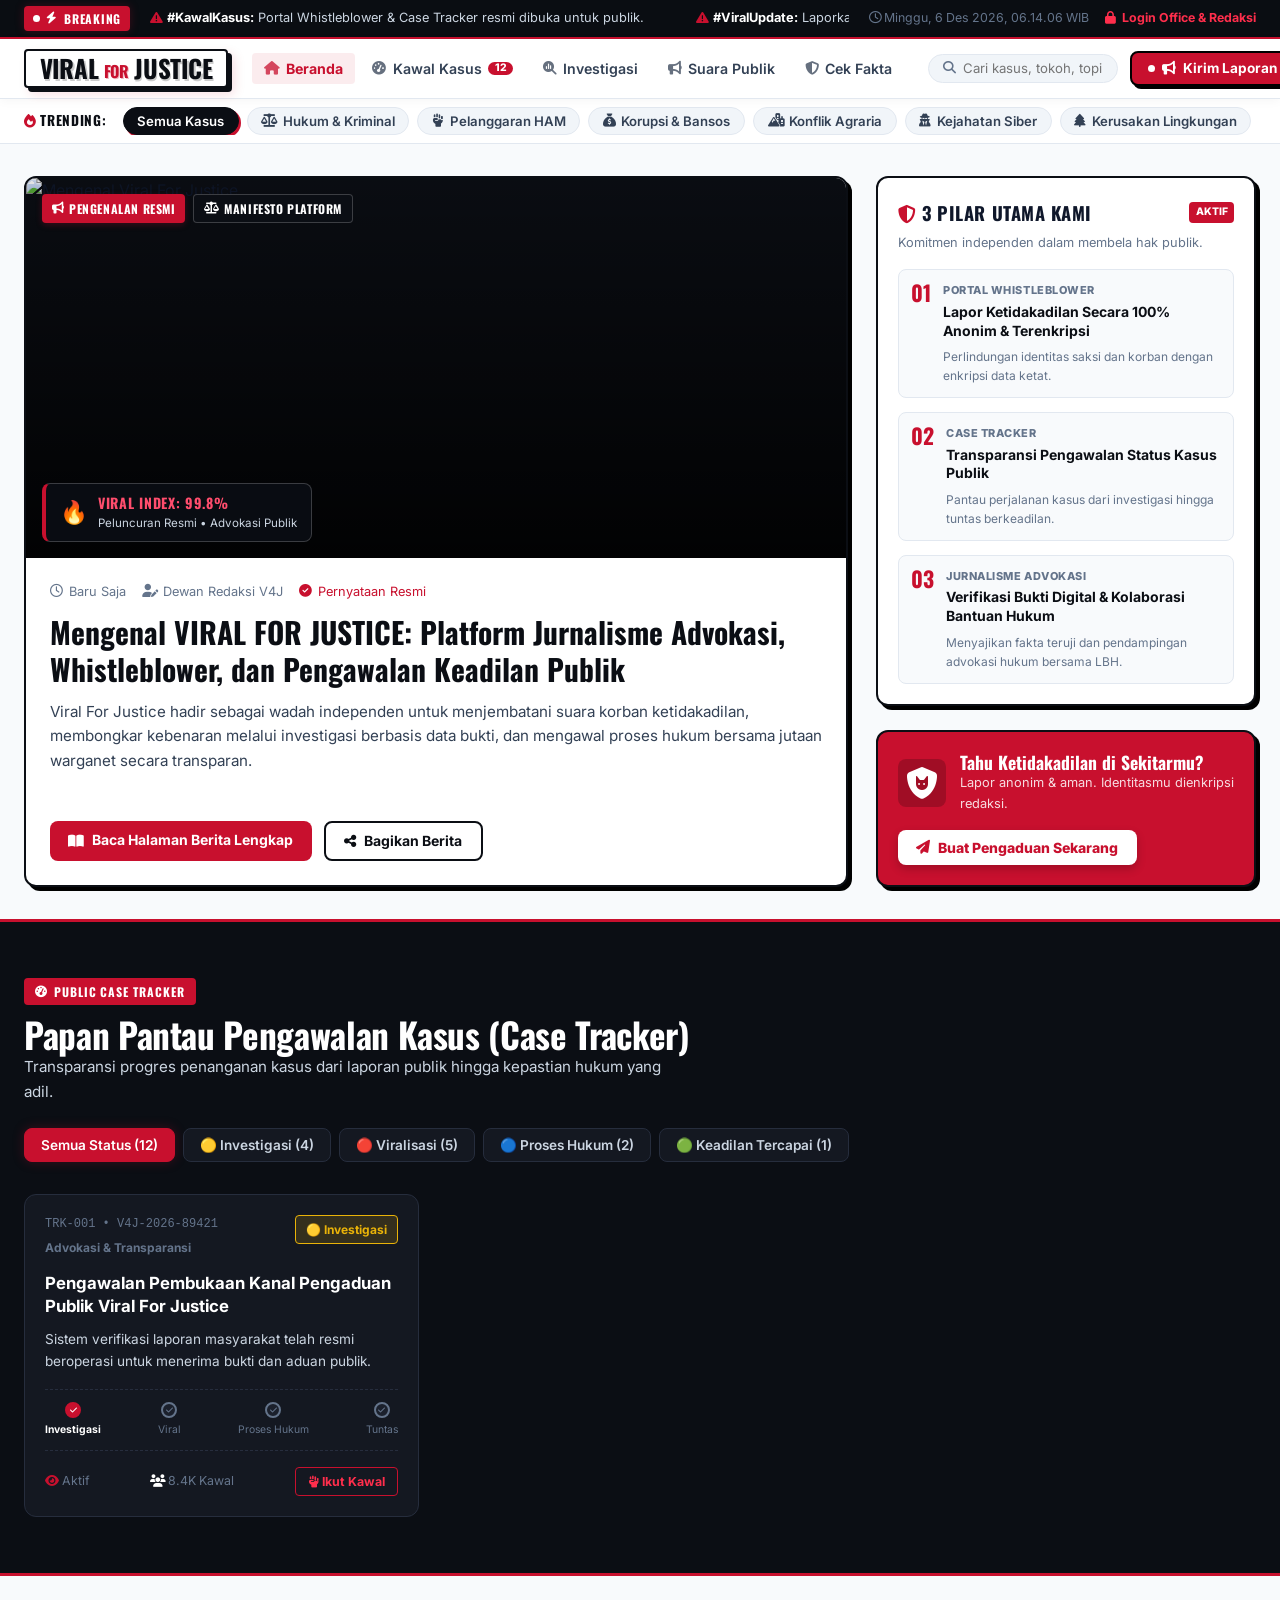
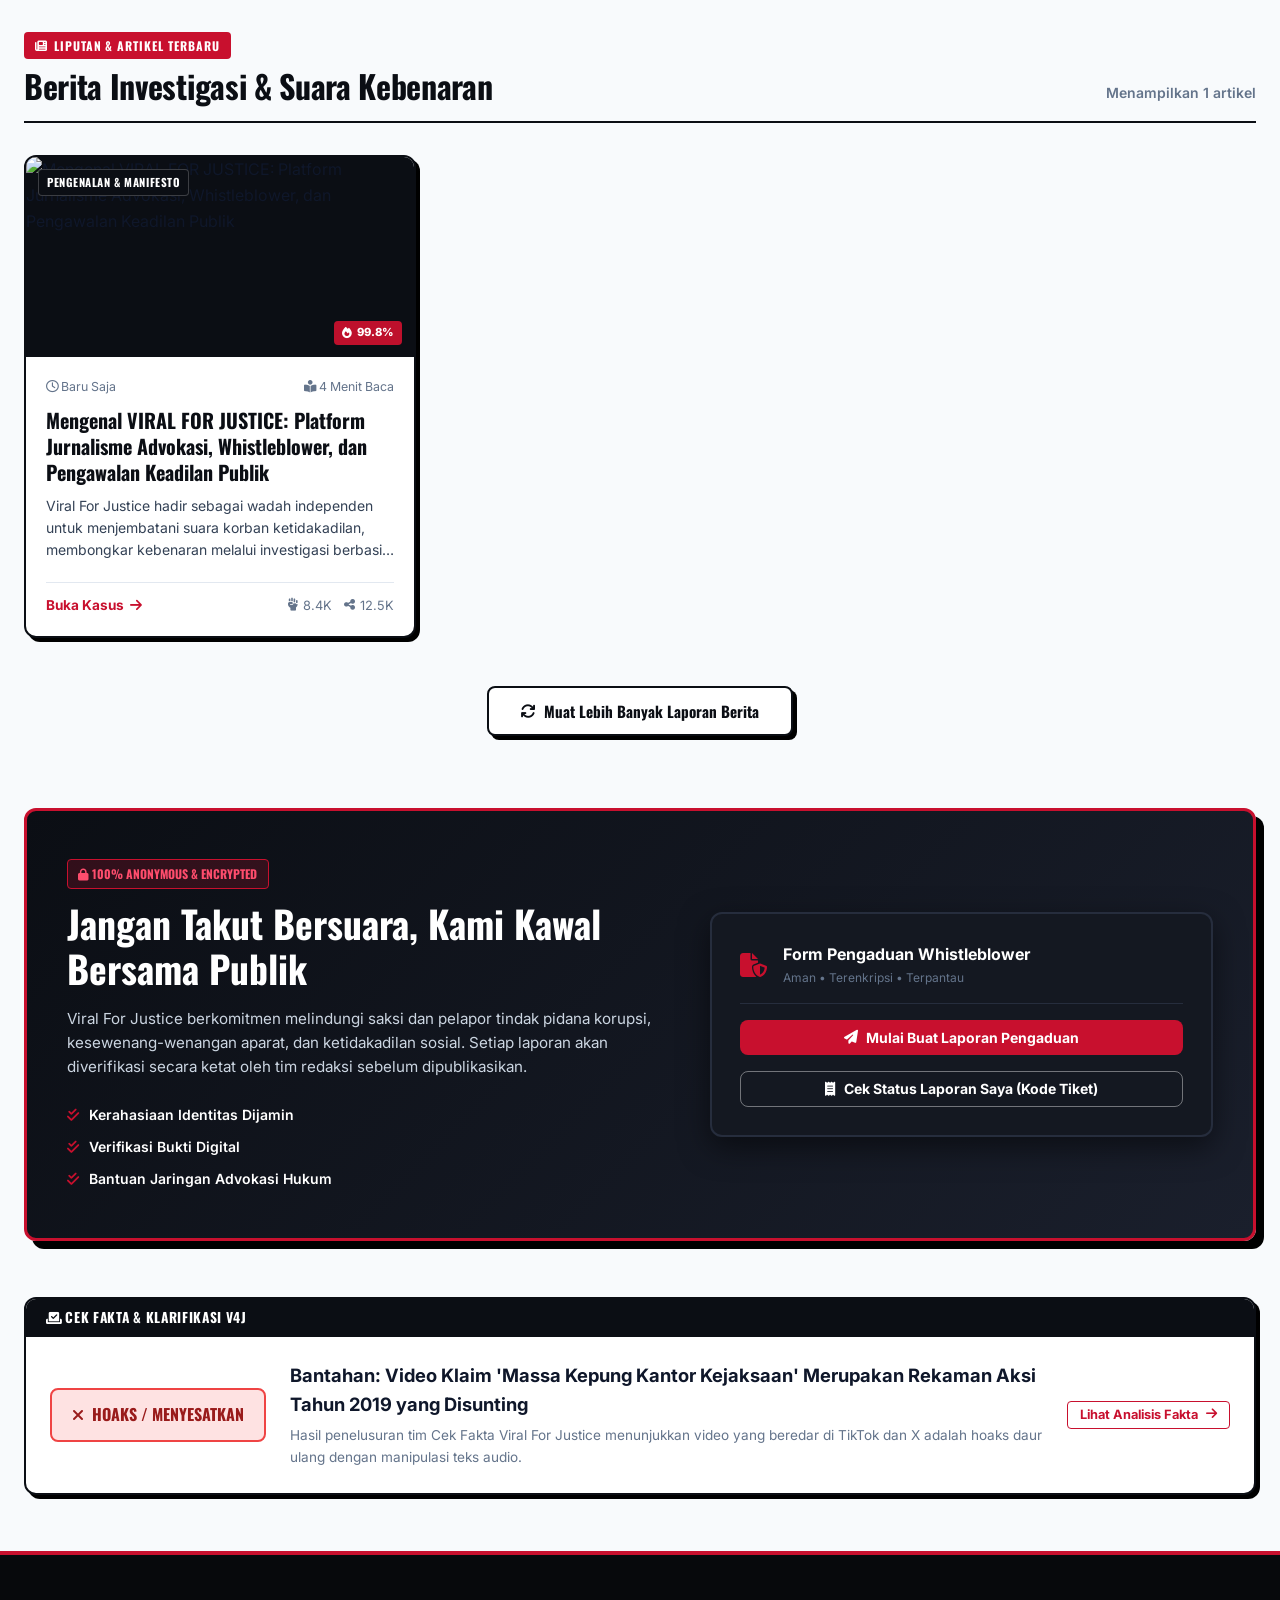
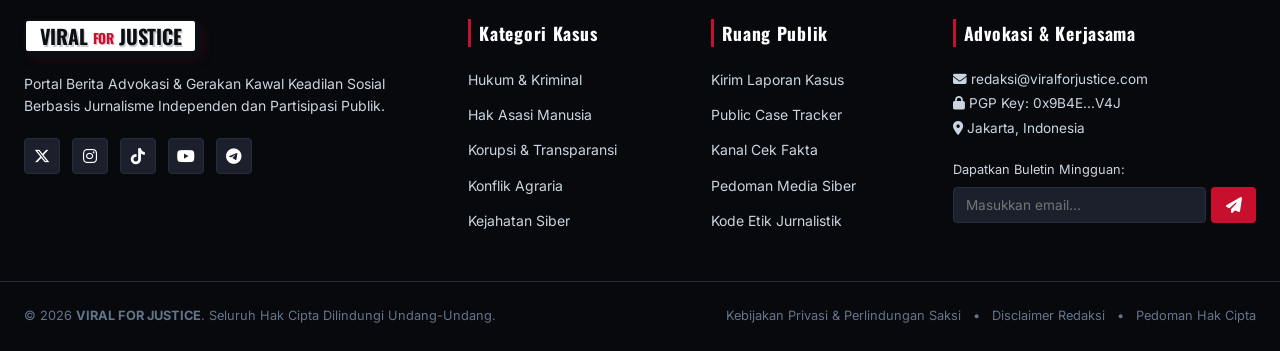
==== index.html @ a9af0575 "feat: Initial release Viral For Justice platform" ====
<!DOCTYPE html>
<html lang="id">
<head>
  <meta charset="UTF-8">
  <meta name="viewport" content="width=device-width, initial-scale=1.0">
  <meta name="description" content="Viral For Justice - Platform Jurnalisme Advokasi, Pengawalan Kasus Hukum, HAM, dan Suara Keadilan Publik.">
  <meta name="keywords" content="viral for justice, berita hukum, kawal kasus, advokasi HAM, whistleblower, keadilan publik, investigasi, no viral no justice">
  <meta name="author" content="Dewan Redaksi Viral For Justice">
  <meta name="robots" content="index, follow, max-image-preview:large, max-snippet:-1, max-video-preview:-1">
  <link rel="canonical" href="https://viralforjustice.com/">

  <!-- Open Graph / Facebook / WhatsApp Preview -->
  <meta property="og:type" content="website">
  <meta property="og:url" content="https://viralforjustice.com/">
  <meta property="og:title" content="VIRAL FOR JUSTICE - Berani Mengawal, Menuntut Keadilan">
  <meta property="og:description" content="Platform Jurnalisme Advokasi, Pengawalan Kasus Hukum, HAM, Whistleblower, dan Suara Keadilan Publik.">
  <meta property="og:image" content="https://images.unsplash.com/photo-1589829545856-d10d557cf95f?auto=format&fit=crop&w=1200&q=80">

  <!-- Twitter Cards -->
  <meta name="twitter:card" content="summary_large_image">
  <meta name="twitter:title" content="VIRAL FOR JUSTICE - Berani Mengawal, Menuntut Keadilan">
  <meta name="twitter:description" content="Platform Jurnalisme Advokasi, Pengawalan Kasus Hukum, HAM, Whistleblower, dan Suara Keadilan Publik.">
  <meta name="twitter:image" content="https://images.unsplash.com/photo-1589829545856-d10d557cf95f?auto=format&fit=crop&w=1200&q=80">

  <title>VIRAL FOR JUSTICE - Berani Mengawal, Menuntut Keadilan</title>
  
  <!-- Structured Data: Schema.org NewsArticle & Organization for Google News / Search -->
  <script type="application/ld+json">
  {
    "@context": "https://schema.org",
    "@type": "NewsMediaOrganization",
    "name": "VIRAL FOR JUSTICE",
    "url": "https://viralforjustice.com/",
    "logo": "https://images.unsplash.com/photo-1589829545856-d10d557cf95f?auto=format&fit=crop&w=500&q=80",
    "sameAs": [
      "https://twitter.com/viralforjustice",
      "https://instagram.com/viralforjustice",
      "https://t.me/viralforjustice"
    ]
  }
  </script>

  <!-- Google Fonts -->
  <link rel="preconnect" href="https://fonts.googleapis.com">
  <link rel="preconnect" href="https://fonts.gstatic.com" crossorigin>
  <link href="https://fonts.googleapis.com/css2?family=Cabinet+Grotesk:wght@800;900&family=Inter:wght@400;500;600;700&family=Oswald:wght@600;700&family=Space+Grotesk:wght@700&display=swap" rel="stylesheet">
  
  <!-- FontAwesome Icons -->
  <link rel="stylesheet" href="https://cdnjs.cloudflare.com/ajax/libs/font-awesome/6.5.1/css/all.min.css">
  
  <!-- Custom Stylesheet -->
  <link rel="stylesheet" href="style.css">
</head>
<body>

  <!-- Top Announcement / Breaking Ticker -->
  <div class="top-bar">
    <div class="container top-bar-content">
      <div class="breaking-badge">
        <span class="live-pulse"></span>
        <i class="fa-solid fa-bolt"></i> BREAKING
      </div>
      <div class="ticker-wrapper">
        <div class="ticker-track" id="tickerTrack">
          <span class="ticker-item"><i class="fa-solid fa-triangle-exclamation text-crimson"></i> <strong>#KawalKasus:</strong> Portal Whistleblower & Case Tracker resmi dibuka untuk publik.</span>
          <span class="ticker-item"><i class="fa-solid fa-triangle-exclamation text-crimson"></i> <strong>#ViralUpdate:</strong> Laporkan dugaan pelanggaran hukum di sekitar Anda secara aman dan anonim.</span>
          <span class="ticker-item"><i class="fa-solid fa-triangle-exclamation text-crimson"></i> <strong>#Manifesto:</strong> Mengubah viralisasi sosial menjadi kekuatan advokasi hukum terverifikasi.</span>
        </div>
      </div>
      <div class="top-bar-actions" style="display: flex; align-items: center; gap: 1rem;">
        <span class="date-time" id="liveDateTime"><i class="fa-regular fa-clock"></i> Memuat...</span>
        <a href="login.html" style="color: var(--color-crimson-light); font-weight: 700; display: inline-flex; align-items: center; gap: 0.35rem;">
          <i class="fa-solid fa-lock"></i> Login Office & Redaksi
        </a>
      </div>
    </div>
  </div>

  <!-- Main Navigation Header -->
  <header class="main-header">
    <div class="container header-container">
      <!-- Left: Mobile Menu Toggle & Brand Logo -->
      <div class="header-left">
        <button class="mobile-toggle" id="mobileMenuBtn" aria-label="Buka Menu">
          <i class="fa-solid fa-bars-staggered"></i>
        </button>

        <!-- Brand Logo with Precise 3D Badge Styling -->
        <a href="#" class="brand-logo" title="Viral For Justice - Beranda">
          <div class="logo-box-3d">
            <div class="logo-text">
              <span class="word-viral">VIRAL</span>
              <span class="word-for">FOR</span>
              <span class="word-justice">JUSTICE</span>
            </div>
            <div class="logo-speech-tail"></div>
          </div>
        </a>
      </div>

      <!-- Center: Navigation Menu -->
      <nav class="nav-menu" id="navMenu">
        <ul class="nav-list">
          <li><a href="#heroSection" class="nav-link active"><i class="fa-solid fa-house"></i> Beranda</a></li>
          <li><a href="#caseTrackerSection" class="nav-link"><i class="fa-solid fa-gauge-high"></i> Kawal Kasus <span class="badge-count">12</span></a></li>
          <li><a href="#investigasiSection" class="nav-link"><i class="fa-solid fa-magnifying-glass-chart"></i> Investigasi</a></li>
          <li><a href="#suaraWargaSection" class="nav-link"><i class="fa-solid fa-bullhorn"></i> Suara Publik</a></li>
          <li><a href="#cekFaktaSection" class="nav-link"><i class="fa-solid fa-shield-halved"></i> Cek Fakta</a></li>
        </ul>
      </nav>

      <!-- Right: Search & Action Button -->
      <div class="header-right">
        <div class="search-box">
          <i class="fa-solid fa-magnifying-glass search-icon"></i>
          <input type="text" id="searchInput" placeholder="Cari kasus, tokoh, topik..." autocomplete="off">
          <button id="searchBtn" aria-label="Cari Berita" style="display: none;"></button>
        </div>
        <button class="btn btn-report" id="openReportModalBtn" onclick="openReportModal()">
          <span class="pulse-dot"></span>
          <i class="fa-solid fa-bullhorn"></i> <span>Kirim Laporan</span>
        </button>
      </div>
    </div>
  </header>

  <!-- Category Quick Bar -->
  <div class="category-strip">
    <div class="container category-container">
      <div class="tags-label"><i class="fa-solid fa-fire text-crimson"></i> TRENDING:</div>
      <div class="category-chips" id="categoryChips">
        <button class="chip active" data-cat="all">Semua Kasus</button>
        <button class="chip" data-cat="hukum"><i class="fa-solid fa-scale-balanced"></i> Hukum & Kriminal</button>
        <button class="chip" data-cat="ham"><i class="fa-solid fa-hand-fist"></i> Pelanggaran HAM</button>
        <button class="chip" data-cat="korupsi"><i class="fa-solid fa-sack-dollar"></i> Korupsi & Bansos</button>
        <button class="chip" data-cat="tanah"><i class="fa-solid fa-mountain-city"></i> Konflik Agraria</button>
        <button class="chip" data-cat="digital"><i class="fa-solid fa-user-secret"></i> Kejahatan Siber</button>
        <button class="chip" data-cat="lingkungan"><i class="fa-solid fa-tree"></i> Kerusakan Lingkungan</button>
      </div>
    </div>
  </div>

  <!-- Main Content Body -->
  <main class="main-wrapper">
    
    <!-- Hero Section: Featured Investigative Piece -->
    <section class="hero-section" id="heroSection">
      <div class="container">
        <div class="hero-grid">
          
          <!-- Big Featured Story: Introductory Article -->
          <article class="featured-card" id="featuredArticle">
            <div class="featured-image-wrapper">
              <img src="https://images.unsplash.com/photo-1589829545856-d10d557cf95f?auto=format&fit=crop&w=1200&q=80" alt="Mengenal Viral For Justice" class="featured-img">
              <div class="image-overlay"></div>
              <div class="featured-badges">
                <span class="badge-tag badge-red"><i class="fa-solid fa-bullhorn"></i> PENGENALAN RESMI</span>
                <span class="badge-tag badge-black"><i class="fa-solid fa-scale-balanced"></i> MANIFESTO PLATFORM</span>
              </div>
              <div class="viral-meter-pill">
                <span class="viral-icon">🔥</span>
                <div class="viral-info">
                  <span class="viral-score">VIRAL INDEX: 99.8%</span>
                  <span class="viral-sub">Peluncuran Resmi • Advokasi Publik</span>
                </div>
              </div>
            </div>
            <div class="featured-content">
              <div class="meta-row">
                <span class="meta-item"><i class="fa-regular fa-clock"></i> Baru Saja</span>
                <span class="meta-item"><i class="fa-solid fa-user-pen"></i> Dewan Redaksi V4J</span>
                <span class="meta-item text-crimson"><i class="fa-solid fa-circle-check"></i> Pernyataan Resmi</span>
              </div>
              <h1 class="featured-title">
                <a href="article.html?id=1" style="color: inherit; text-decoration: none;">
                  Mengenal VIRAL FOR JUSTICE: Platform Jurnalisme Advokasi, Whistleblower, dan Pengawalan Keadilan Publik
                </a>
              </h1>
              <p class="featured-excerpt">
                Viral For Justice hadir sebagai wadah independen untuk menjembatani suara korban ketidakadilan, membongkar kebenaran melalui investigasi berbasis data bukti, dan mengawal proses hukum bersama jutaan warganet secara transparan.
              </p>
              <div class="featured-footer">
                <a href="article.html?id=1" class="btn btn-crimson">
                  <i class="fa-solid fa-book-open"></i> Baca Halaman Berita Lengkap
                </a>
                <button class="btn btn-outline-dark" onclick="shareArticle('Mengenal VIRAL FOR JUSTICE - Platform Jurnalisme Advokasi Publik')">
                  <i class="fa-solid fa-share-nodes"></i> Bagikan Berita
                </button>
              </div>
            </div>
          </article>

          <!-- Sidebar: Urgent Cases & Action Meter -->
          <aside class="hero-sidebar">
            <div class="card sidebar-box urgent-box">
              <div class="sidebar-header">
                <h3><i class="fa-solid fa-shield-halved text-crimson"></i> 3 PILAR UTAMA KAMI</h3>
                <span class="live-dot">AKTIF</span>
              </div>
              <p class="sidebar-sub">Komitmen independen dalam membela hak publik.</p>
              
              <div class="urgent-list">
                <div class="urgent-item" onclick="openReportModal()">
                  <span class="urgent-number">01</span>
                  <div class="urgent-info">
                    <span class="urgent-tag">PORTAL WHISTLEBLOWER</span>
                    <h4>Lapor Ketidakadilan Secara 100% Anonim & Terenkripsi</h4>
                    <p class="text-xs text-muted">Perlindungan identitas saksi dan korban dengan enkripsi data ketat.</p>
                  </div>
                </div>

                <div class="urgent-item" onclick="document.getElementById('caseTrackerSection').scrollIntoView({behavior: 'smooth'})">
                  <span class="urgent-number">02</span>
                  <div class="urgent-info">
                    <span class="urgent-tag">CASE TRACKER</span>
                    <h4>Transparansi Pengawalan Status Kasus Publik</h4>
                    <p class="text-xs text-muted">Pantau perjalanan kasus dari investigasi hingga tuntas berkeadilan.</p>
                  </div>
                </div>

                <div class="urgent-item" onclick="openArticleModal(1)">
                  <span class="urgent-number">03</span>
                  <div class="urgent-info">
                    <span class="urgent-tag">JURNALISME ADVOKASI</span>
                    <h4>Verifikasi Bukti Digital & Kolaborasi Bantuan Hukum</h4>
                    <p class="text-xs text-muted">Menyajikan fakta teruji dan pendampingan advokasi hukum bersama LBH.</p>
                  </div>
                </div>
              </div>
            </div>

            <!-- Red Whistleblower Callout -->
            <div class="card whistleblower-banner">
              <div class="wb-content">
                <div class="wb-icon"><i class="fa-solid fa-shield-cat"></i></div>
                <div>
                  <h4>Tahu Ketidakadilan di Sekitarmu?</h4>
                  <p>Lapor anonim & aman. Identitasmu dienkripsi redaksi.</p>
                </div>
              </div>
              <button class="btn btn-white-banner" onclick="openReportModal()">
                <i class="fa-solid fa-paper-plane"></i> Buat Pengaduan Sekarang
              </button>
            </div>

          </aside>

        </div>
      </div>
    </section>

    <!-- Case Tracker Section (Kawal Kasus) -->
    <section class="section-tracker" id="caseTrackerSection">
      <div class="container">
        <div class="section-header">
          <div class="section-title-wrap">
            <span class="section-pill"><i class="fa-solid fa-gauge-high"></i> PUBLIC CASE TRACKER</span>
            <h2 class="section-title">Papan Pantau Pengawalan Kasus (Case Tracker)</h2>
            <p class="section-desc">Transparansi progres penanganan kasus dari laporan publik hingga kepastian hukum yang adil.</p>
          </div>
          <div class="tracker-filter-tabs">
            <button class="tracker-tab active" data-status="all">Semua Status (12)</button>
            <button class="tracker-tab" data-status="investigasi">🟡 Investigasi (4)</button>
            <button class="tracker-tab" data-status="viral">🔴 Viralisasi (5)</button>
            <button class="tracker-tab" data-status="hukum">🔵 Proses Hukum (2)</button>
            <button class="tracker-tab" data-status="tuntas">🟢 Keadilan Tercapai (1)</button>
          </div>
        </div>

        <div class="tracker-grid" id="trackerGrid">
          <!-- Populated by JavaScript -->
        </div>
      </div>
    </section>

    <!-- Main Articles Grid Section -->
    <section class="section-news" id="investigasiSection">
      <div class="container">
        
        <div class="section-header-compact">
          <div class="section-title-wrap">
            <span class="section-pill"><i class="fa-solid fa-newspaper"></i> LIPUTAN & ARTIKEL TERBARU</span>
            <h2 class="section-title">Berita Investigasi & Suara Kebenaran</h2>
          </div>
          <div class="view-toggle">
            <span id="resultsCount" class="results-text">Menampilkan 6 artikel</span>
          </div>
        </div>

        <div class="news-grid" id="newsGrid">
          <!-- Populated dynamically by JavaScript -->
        </div>

        <!-- Pagination / Load More -->
        <div class="load-more-wrap">
          <button class="btn btn-load-more" id="loadMoreBtn" onclick="loadMoreArticles()">
            <i class="fa-solid fa-arrows-rotate"></i> Muat Lebih Banyak Laporan Berita
          </button>
        </div>

      </div>
    </section>

    <!-- Whistleblower Public Report CTA Section -->
    <section class="section-cta-report" id="suaraWargaSection">
      <div class="container">
        <div class="report-cta-box">
          <div class="report-cta-text">
            <span class="badge-cta"><i class="fa-solid fa-lock"></i> 100% ANONYMOUS & ENCRYPTED</span>
            <h2>Jangan Takut Bersuara, Kami Kawal Bersama Publik</h2>
            <p>
              Viral For Justice berkomitmen melindungi saksi dan pelapor tindak pidana korupsi, kesewenang-wenangan aparat, dan ketidakadilan sosial. Setiap laporan akan diverifikasi secara ketat oleh tim redaksi sebelum dipublikasikan.
            </p>
            <div class="guarantee-points">
              <div class="gp-item"><i class="fa-solid fa-check-double text-crimson"></i> Kerahasiaan Identitas Dijamin</div>
              <div class="gp-item"><i class="fa-solid fa-check-double text-crimson"></i> Verifikasi Bukti Digital</div>
              <div class="gp-item"><i class="fa-solid fa-check-double text-crimson"></i> Bantuan Jaringan Advokasi Hukum</div>
            </div>
          </div>
          <div class="report-cta-action">
            <div class="card-report-preview">
              <div class="crp-header">
                <i class="fa-solid fa-file-shield text-crimson text-2xl"></i>
                <div>
                  <strong>Form Pengaduan Whistleblower</strong>
                  <p class="text-xs text-muted">Aman • Terenkripsi • Terpantau</p>
                </div>
              </div>
              <button class="btn btn-crimson btn-block" onclick="openReportModal()">
                <i class="fa-solid fa-paper-plane"></i> Mulai Buat Laporan Pengaduan
              </button>
              <button class="btn btn-outline-white btn-block" onclick="openTrackerSearchModal()">
                <i class="fa-solid fa-receipt"></i> Cek Status Laporan Saya (Kode Tiket)
              </button>
            </div>
          </div>
        </div>
      </div>
    </section>

    <!-- Fact Check Banner (Cek Fakta) -->
    <section class="section-factcheck" id="cekFaktaSection">
      <div class="container">
        <div class="factcheck-card">
          <div class="factcheck-badge">
            <i class="fa-solid fa-check-to-slot"></i> CEK FAKTA & KLARIFIKASI V4J
          </div>
          <div class="factcheck-content">
            <div class="factcheck-verdict verdict-false">
              <i class="fa-solid fa-xmark"></i> HOAKS / MENYESATKAN
            </div>
            <div class="factcheck-text">
              <h3>Bantahan: Video Klaim 'Massa Kepung Kantor Kejaksaan' Merupakan Rekaman Aksi Tahun 2019 yang Disunting</h3>
              <p>Hasil penelusuran tim Cek Fakta Viral For Justice menunjukkan video yang beredar di TikTok dan X adalah hoaks daur ulang dengan manipulasi teks audio.</p>
            </div>
            <button class="btn btn-sm-outline" onclick="openArticleModal(5)">
              Lihat Analisis Fakta <i class="fa-solid fa-arrow-right"></i>
            </button>
          </div>
        </div>
      </div>
    </section>

  </main>

  <!-- Footer -->
  <footer class="main-footer">
    <div class="container footer-container">
      <div class="footer-col brand-col">
        <div class="logo-box-3d small-logo">
          <div class="logo-text">
            <span class="word-viral">VIRAL</span>
            <span class="word-for">FOR</span>
            <span class="word-justice">JUSTICE</span>
          </div>
        </div>
        <p class="footer-tagline">
          Portal Berita Advokasi & Gerakan Kawal Keadilan Sosial Berbasis Jurnalisme Independen dan Partisipasi Publik.
        </p>
        <div class="social-links">
          <a href="#" aria-label="X / Twitter"><i class="fa-brands fa-x-twitter"></i></a>
          <a href="#" aria-label="Instagram"><i class="fa-brands fa-instagram"></i></a>
          <a href="#" aria-label="TikTok"><i class="fa-brands fa-tiktok"></i></a>
          <a href="#" aria-label="YouTube"><i class="fa-brands fa-youtube"></i></a>
          <a href="#" aria-label="Telegram"><i class="fa-brands fa-telegram"></i></a>
        </div>
      </div>

      <div class="footer-col">
        <h4>Kategori Kasus</h4>
        <ul>
          <li><a href="javascript:void(0)" onclick="filterByCategory('hukum')">Hukum & Kriminal</a></li>
          <li><a href="javascript:void(0)" onclick="filterByCategory('ham')">Hak Asasi Manusia</a></li>
          <li><a href="javascript:void(0)" onclick="filterByCategory('korupsi')">Korupsi & Transparansi</a></li>
          <li><a href="javascript:void(0)" onclick="filterByCategory('tanah')">Konflik Agraria</a></li>
          <li><a href="javascript:void(0)" onclick="filterByCategory('digital')">Kejahatan Siber</a></li>
        </ul>
      </div>

      <div class="footer-col">
        <h4>Ruang Publik</h4>
        <ul>
          <li><a href="javascript:void(0)" onclick="openReportModal()">Kirim Laporan Kasus</a></li>
          <li><a href="#caseTrackerSection">Public Case Tracker</a></li>
          <li><a href="#cekFaktaSection">Kanal Cek Fakta</a></li>
          <li><a href="javascript:void(0)" onclick="showToast('Pedoman Media Siber V4J di bawah Dewan Pers')">Pedoman Media Siber</a></li>
          <li><a href="javascript:void(0)" onclick="showToast('Kode Etik Jurnalistik Advokasi Publik')">Kode Etik Jurnalistik</a></li>
        </ul>
      </div>

      <div class="footer-col">
        <h4>Advokasi & Kerjasama</h4>
        <p class="footer-contact-info">
          <i class="fa-solid fa-envelope"></i> redaksi@viralforjustice.com<br>
          <i class="fa-solid fa-lock"></i> PGP Key: 0x9B4E...V4J<br>
          <i class="fa-solid fa-location-dot"></i> Jakarta, Indonesia
        </p>
        <div class="newsletter-box">
          <span>Dapatkan Buletin Mingguan:</span>
          <div class="newsletter-form">
            <input type="email" id="newsletterEmail" placeholder="Masukkan email...">
            <button onclick="subscribeNewsletter()"><i class="fa-solid fa-paper-plane"></i></button>
          </div>
        </div>
      </div>
    </div>

    <div class="footer-bottom">
      <div class="container footer-bottom-inner">
        <p>&copy; 2026 <strong>VIRAL FOR JUSTICE</strong>. Seluruh Hak Cipta Dilindungi Undang-Undang.</p>
        <div class="footer-legal">
          <a href="javascript:void(0)" onclick="showToast('Kebijakan Privasi: Identitas pelapor dilindungi standar UU PDP')">Kebijakan Privasi & Perlindungan Saksi</a>
          <span>•</span>
          <a href="javascript:void(0)" onclick="showToast('Disclaimer: Seluruh laporan diverifikasi sebelum tayang')">Disclaimer Redaksi</a>
          <span>•</span>
          <a href="javascript:void(0)" onclick="showToast('Pedoman Hak Cipta & Creative Commons')">Pedoman Hak Cipta</a>
        </div>
      </div>
    </div>
  </footer>

  <!-- MODAL: Whistleblower Report Submission Form -->
  <div class="modal-overlay" id="reportModal">
    <div class="modal-card modal-lg">
      <div class="modal-header bg-crimson text-white">
        <div class="modal-title-wrap">
          <i class="fa-solid fa-bullhorn text-2xl"></i>
          <div>
            <h3>Formulir Pengaduan Kasus (Whistleblower Portal)</h3>
            <p>Laporan Anda akan dienkripsi dan dianalisis secara rahasia oleh tim redaksi.</p>
          </div>
        </div>
        <button class="modal-close" onclick="closeReportModal()">&times;</button>
      </div>

      <form id="whistleblowerForm" onsubmit="submitWhistleblowerReport(event)">
        <div class="modal-body">
          
          <!-- Identity Privacy Toggle -->
          <div class="privacy-selector-card">
            <label class="privacy-opt">
              <input type="radio" name="reporterType" value="anonymous" checked onchange="toggleIdentityFields(this.value)">
              <div class="opt-card">
                <i class="fa-solid fa-user-secret text-crimson"></i>
                <div>
                  <strong>Kirim Sebagai Anonim (Direkomendasikan)</strong>
                  <p>Nama dan kontak tidak akan disimpan di server publik.</p>
                </div>
              </div>
            </label>
            <label class="privacy-opt">
              <input type="radio" name="reporterType" value="verified" onchange="toggleIdentityFields(this.value)">
              <div class="opt-card">
                <i class="fa-solid fa-id-card-clip text-black"></i>
                <div>
                  <strong>Kirim Identitas Lengkap</strong>
                  <p>Untuk memudahkan komunikasi tim advokasi jika dibutuhkan pendampingan hukum.</p>
                </div>
              </div>
            </label>
          </div>

          <div id="verifiedFields" class="form-row hidden">
            <div class="form-group col-6">
              <label for="reporterName">Nama Lengkap / Samaran</label>
              <input type="text" id="reporterName" class="form-control" placeholder="Contoh: Budi Santoso">
            </div>
            <div class="form-group col-6">
              <label for="reporterContact">Nomor WhatsApp / Telegram / Email</label>
              <input type="text" id="reporterContact" class="form-control" placeholder="0812xxxx atau @username">
            </div>
          </div>

          <div class="form-row">
            <div class="form-group col-8">
              <label for="caseTitle">Judul Inti Dugaan Kasus <span class="text-crimson">*</span></label>
              <input type="text" id="caseTitle" class="form-control" placeholder="Contoh: Pemotongan Dana Bansos 40% di Kecamatan X" required>
            </div>
            <div class="form-group col-4">
              <label for="caseCategory">Kategori Kasus <span class="text-crimson">*</span></label>
              <select id="caseCategory" class="form-control" required>
                <option value="">Pilih Kategori...</option>
                <option value="korupsi">Korupsi / Pungli / Anggaran</option>
                <option value="hukum">Kriminalisasi & Aparat</option>
                <option value="ham">Pelanggaran HAM</option>
                <option value="tanah">Sengketa Tanah / Agraria</option>
                <option value="ketenagakerjaan">Hak Buruh / Pekerja</option>
                <option value="lainnya">Lainnya</option>
              </select>
            </div>
          </div>

          <div class="form-row">
            <div class="form-group col-6">
              <label for="caseLocation">Lokasi Kejadian (Kota/Kabupaten, Provinsi) <span class="text-crimson">*</span></label>
              <input type="text" id="caseLocation" class="form-control" placeholder="Contoh: Kab. Bogor, Jawa Barat" required>
            </div>
            <div class="form-group col-6">
              <label for="caseUrgency">Tingkat Urgensi <span class="text-crimson">*</span></label>
              <select id="caseUrgency" class="form-control" required>
                <option value="tinggi">🚨 Sangat Mendesak (Ada ancaman fisik/korban ditahan)</option>
                <option value="sedang">⚠️ Sedang (Kasus mandek/butuh viralitas segera)</option>
                <option value="rendah">ℹ️ Investigasi Lanjutan (Informasi awal/dokumen)</option>
              </select>
            </div>
          </div>

          <div class="form-group">
            <label for="caseChronology">Kronologi Lengkap & Pihak yang Terlibat <span class="text-crimson">*</span></label>
            <textarea id="caseChronology" rows="5" class="form-control" placeholder="Jelaskan secara runtut tanggal kejadian, instansi/oknum terkait, dan dampak yang dialami korban..." required></textarea>
          </div>

          <div class="form-group">
            <label>Lampirkan Dokumen / Foto / Video Bukti (Maks 25MB)</label>
            <div class="file-dropzone" id="fileDropzone" onclick="document.getElementById('evidenceFileInput').click()">
              <i class="fa-solid fa-cloud-arrow-up text-crimson text-3xl"></i>
              <p>Tarik & lepaskan file bukti di sini atau <span class="text-crimson font-bold">Pilih Berkas</span></p>
              <span class="text-xs text-muted">Mendukung format: PDF, JPG, PNG, MP4, MP3, DOCX (Metadata sensitif dibersihkan otomatis)</span>
              <input type="file" id="evidenceFileInput" multiple style="display: none;" onchange="handleFileSelect(event)">
            </div>
            <div id="fileListPreview" class="file-list-preview"></div>
          </div>

          <div class="form-agreement">
            <label class="checkbox-label">
              <input type="checkbox" required>
              <span>Saya menyatakan bahwa informasi dan bukti yang disampaikan adalah benar adanya dan siap dipertanggungjawabkan demi kepentingan keadilan publik.</span>
            </label>
          </div>

        </div>

        <div class="modal-footer">
          <button type="button" class="btn btn-secondary" onclick="closeReportModal()">Batal</button>
          <button type="submit" class="btn btn-crimson" id="submitReportBtn">
            <i class="fa-solid fa-shield-halved"></i> Kirim Laporan & Generate Tiket Kasus
          </button>
        </div>
      </form>
    </div>
  </div>

  <!-- MODAL: Success Report Confirmation -->
  <div class="modal-overlay" id="reportSuccessModal">
    <div class="modal-card modal-md text-center">
      <div class="modal-body p-8">
        <div class="success-icon-wrap">
          <i class="fa-solid fa-circle-check text-crimson text-5xl"></i>
        </div>
        <h3 class="text-2xl font-bold mt-4">Laporan Berhasil Diterima Redaksi!</h3>
        <p class="text-muted mt-2">
          Terima kasih atas keberanian Anda menyuarakan kebenaran. Laporan telah dienkripsi dan masuk dalam antrean verifikasi tim jurnalis independen.
        </p>
        
        <div class="ticket-code-box">
          <span class="text-xs text-muted">KODE TIKET PEMANTAUAN ANDA:</span>
          <div class="ticket-code" id="generatedTicketCode">V4J-2026-89421</div>
          <button class="btn btn-sm-outline" onclick="copyTicketCode()"><i class="fa-regular fa-copy"></i> Salin Kode</button>
        </div>
        
        <p class="text-xs text-muted mt-3">
          Simpan kode tiket ini untuk memantau perkembangan verifikasi dan status pengawalan kasus Anda.
        </p>

        <button class="btn btn-crimson mt-6" onclick="closeSuccessModal()">
          Tutup & Kembali ke Beranda
        </button>
      </div>
    </div>
  </div>

  <!-- MODAL: Tracker Ticket Status Search -->
  <div class="modal-overlay" id="ticketSearchModal">
    <div class="modal-card modal-md">
      <div class="modal-header bg-black text-white">
        <div class="modal-title-wrap">
          <i class="fa-solid fa-magnifying-glass text-xl"></i>
          <div>
            <h3>Cek Status Pengaduan Kasus</h3>
            <p>Masukkan kode tiket pengaduan rahasia Anda</p>
          </div>
        </div>
        <button class="modal-close" onclick="closeTrackerSearchModal()">&times;</button>
      </div>
      <div class="modal-body">
        <div class="form-group">
          <label for="ticketInput">Kode Tiket Pengaduan</label>
          <div class="input-with-btn">
            <input type="text" id="ticketInput" class="form-control" placeholder="Contoh: V4J-2026-89421" value="V4J-2026-89421">
            <button class="btn btn-crimson" onclick="checkTicketStatus()"><i class="fa-solid fa-search"></i> Cek Status</button>
          </div>
        </div>
        <div id="ticketResultBox" class="ticket-result-card hidden">
          <!-- Populated by JS -->
        </div>
      </div>
    </div>
  </div>

  <!-- MODAL: Full Article Reader -->
  <div class="modal-overlay" id="articleReaderModal">
    <div class="modal-card modal-xl">
      <div class="modal-header bg-black text-white">
        <div class="article-reader-badge" id="readerBadge">LIPUTAN KHUSUS</div>
        <button class="modal-close" onclick="closeArticleModal()">&times;</button>
      </div>
      <div class="modal-body article-reader-body" id="articleReaderContent">
        <!-- Injected via JavaScript -->
      </div>
      <div class="modal-footer article-reader-footer" id="articleReaderFooter">
        <!-- Share & action buttons -->
      </div>
    </div>
  </div>

  <!-- Toast Notification Container -->
  <div id="toastContainer" class="toast-container"></div>

  <!-- JavaScript App Logic -->
  <script src="app.js"></script>
</body>
</html>
---- style.css ----
/* ==========================================================================
   VIRAL FOR JUSTICE - OFFICIAL DESIGN SYSTEM & STYLESHEET
   Palette: Crimson Red (#C8102E), Bold White (#FFFFFF), Deep Black (#0B0E14)
   ========================================================================== */

:root {
  /* Brand Core Colors */
  --color-crimson: #C8102E;
  --color-crimson-dark: #990B22;
  --color-crimson-light: #FF2E4C;
  --color-crimson-glow: rgba(200, 16, 46, 0.25);
  
  --color-black: #0B0E14;
  --color-black-card: #141821;
  --color-black-elevated: #1B202C;
  --color-black-border: #262D3D;
  
  --color-white: #FFFFFF;
  --color-light-bg: #F8FAFC;
  --color-light-card: #FFFFFF;
  --color-light-border: #E2E8F0;
  
  --color-gray-100: #F1F5F9;
  --color-gray-300: #CBD5E1;
  --color-gray-500: #64748B;
  --color-gray-700: #334155;
  --color-gray-900: #0F172A;

  /* Status Colors */
  --status-yellow: #EAB308;
  --status-yellow-bg: rgba(234, 179, 8, 0.15);
  --status-red: #EF4444;
  --status-red-bg: rgba(239, 68, 68, 0.15);
  --status-blue: #3B82F6;
  --status-blue-bg: rgba(59, 130, 246, 0.15);
  --status-green: #10B981;
  --status-green-bg: rgba(16, 185, 129, 0.15);

  /* Typography */
  --font-heading: 'Oswald', 'Space Grotesk', -apple-system, sans-serif;
  --font-body: 'Inter', -apple-system, BlinkMacSystemFont, 'Segoe UI', Roboto, sans-serif;
  
  /* Shadows */
  --shadow-sm: 0 1px 2px 0 rgba(0, 0, 0, 0.05);
  --shadow-md: 0 4px 6px -1px rgba(0, 0, 0, 0.1), 0 2px 4px -1px rgba(0, 0, 0, 0.06);
  --shadow-lg: 0 10px 15px -3px rgba(0, 0, 0, 0.15), 0 4px 6px -2px rgba(0, 0, 0, 0.05);
  --shadow-xl: 0 20px 25px -5px rgba(0, 0, 0, 0.2), 0 10px 10px -5px rgba(0, 0, 0, 0.04);
  --shadow-3d: 4px 4px 0px #000000;
  --shadow-3d-red: 4px 4px 0px var(--color-crimson);
  
  --radius-sm: 4px;
  --radius-md: 8px;
  --radius-lg: 12px;
  --radius-full: 9999px;
  
  --transition: all 0.2s cubic-bezier(0.4, 0, 0.2, 1);
}

/* Base Reset */
*, *::before, *::after {
  box-sizing: border-box;
  margin: 0;
  padding: 0;
}

html {
  scroll-behavior: smooth;
  font-size: 16px;
}

body {
  font-family: var(--font-body);
  background-color: var(--color-light-bg);
  color: var(--color-gray-900);
  line-height: 1.6;
  -webkit-font-smoothing: antialiased;
}

img {
  max-width: 100%;
  height: auto;
  display: block;
}

a {
  color: inherit;
  text-decoration: none;
}

button, input, select, textarea {
  font-family: inherit;
  font-size: inherit;
}

.container {
  width: 100%;
  max-width: 1440px;
  margin-left: auto;
  margin-right: auto;
  padding-left: 1.5rem;
  padding-right: 1.5rem;
}

/* Helper Utilities */
.text-crimson { color: var(--color-crimson) !important; }
.text-white { color: var(--color-white) !important; }
.text-black { color: var(--color-black) !important; }
.text-muted { color: var(--color-gray-500) !important; }
.bg-crimson { background-color: var(--color-crimson) !important; }
.bg-black { background-color: var(--color-black) !important; }
.font-bold { font-weight: 700 !important; }
.text-xs { font-size: 0.75rem !important; }
.text-sm { font-size: 0.875rem !important; }
.text-xl { font-size: 1.25rem !important; }
.text-2xl { font-size: 1.5rem !important; }
.text-3xl { font-size: 1.875rem !important; }
.text-5xl { font-size: 3rem !important; }
.mt-2 { margin-top: 0.5rem; }
.mt-3 { margin-top: 0.75rem; }
.mt-4 { margin-top: 1rem; }
.mt-6 { margin-top: 1.5rem; }
.p-8 { padding: 2rem !important; }
.hidden { display: none !important; }

/* ==========================================================================
   1. TOP BAR / BREAKING TICKER
   ========================================================================== */
.top-bar {
  background-color: #0A0D12;
  color: var(--color-white);
  border-bottom: 2px solid var(--color-crimson);
  font-size: 0.8rem;
  padding: 0.35rem 0;
}

.top-bar-content {
  display: flex;
  align-items: center;
  gap: 1.25rem;
}

.breaking-badge {
  background: var(--color-crimson);
  color: var(--color-white);
  padding: 0.2rem 0.55rem;
  font-weight: 900;
  font-family: var(--font-heading);
  font-size: 0.75rem;
  letter-spacing: 0.06em;
  display: inline-flex;
  align-items: center;
  gap: 0.4rem;
  border-radius: var(--radius-sm);
  white-space: nowrap;
  flex-shrink: 0;
  box-shadow: 0 0 10px var(--color-crimson-glow);
}

.live-pulse {
  width: 7px;
  height: 7px;
  background: #FFFFFF;
  border-radius: 50%;
  display: inline-block;
  animation: pulse-dot 1.5s infinite;
}

@keyframes pulse-dot {
  0% { transform: scale(0.9); opacity: 0.7; }
  50% { transform: scale(1.3); opacity: 1; box-shadow: 0 0 6px #FFFFFF; }
  100% { transform: scale(0.9); opacity: 0.7; }
}

.ticker-wrapper {
  flex: 1;
  overflow: hidden;
  position: relative;
  white-space: nowrap;
}

.ticker-track {
  display: inline-block;
  white-space: nowrap;
  animation: ticker-slide 28s linear infinite;
}

.ticker-track:hover {
  animation-play-state: paused;
}

.ticker-item {
  margin-right: 3rem;
  color: var(--color-gray-300);
  white-space: nowrap;
}

.ticker-item strong {
  color: var(--color-white);
}

@keyframes ticker-slide {
  0% { transform: translateX(0); }
  100% { transform: translateX(-50%); }
}

.top-bar-actions {
  color: var(--color-gray-500);
  font-size: 0.775rem;
  white-space: nowrap;
  flex-shrink: 0;
}

/* ==========================================================================
   2. MAIN HEADER & 3D LOGO
   ========================================================================== */
.main-header {
  background: #FFFFFF;
  border-bottom: 1px solid var(--color-light-border);
  position: sticky;
  top: 0;
  z-index: 100;
  box-shadow: 0 2px 10px rgba(0, 0, 0, 0.04);
}

.header-container {
  display: flex;
  align-items: center;
  justify-content: space-between;
  padding-top: 0.65rem;
  padding-bottom: 0.65rem;
  gap: 1.5rem;
  flex-wrap: nowrap;
}

.header-left {
  display: flex;
  align-items: center;
  gap: 0.75rem;
  flex-shrink: 0;
}

/* 3D LOGO BADGE (Exact match to official Logo identity) */
.brand-logo {
  display: inline-block;
  text-decoration: none;
  flex-shrink: 0;
  white-space: nowrap;
}

.logo-box-3d {
  position: relative;
  background: #FFFFFF;
  border: 2.5px solid #0B0E14;
  padding: 0.3rem 0.85rem;
  border-radius: 4px;
  box-shadow: 4px 4px 0px #0B0E14, 6px 6px 12px rgba(200, 16, 46, 0.15);
  display: inline-flex;
  align-items: center;
  white-space: nowrap;
  transition: var(--transition);
}

.logo-box-3d:hover {
  transform: translateY(-2px);
  box-shadow: 5px 5px 0px var(--color-crimson), 8px 8px 16px rgba(0, 0, 0, 0.18);
}

.logo-text {
  font-family: 'Oswald', 'Cabinet Grotesk', sans-serif;
  font-weight: 900;
  line-height: 1;
  letter-spacing: -0.01em;
  display: inline-flex;
  align-items: baseline;
  gap: 0.3rem;
  white-space: nowrap;
}

.word-viral {
  font-size: 1.55rem;
  color: #0B0E14;
  text-shadow: 1.5px 1.5px 0px rgba(0,0,0,0.2);
}

.word-for {
  font-size: 1rem;
  color: var(--color-crimson);
  font-weight: 900;
  text-shadow: 1px 1px 0px rgba(200, 16, 46, 0.3);
  transform: translateY(-1px);
}

.word-justice {
  font-size: 1.55rem;
  color: #0B0E14;
  text-shadow: 1.5px 1.5px 0px rgba(0,0,0,0.2);
}

.small-logo .word-viral, .small-logo .word-justice {
  font-size: 1.25rem;
}
.small-logo .word-for {
  font-size: 0.85rem;
}

/* Navigation Menu */
.nav-menu {
  display: flex;
  align-items: center;
  flex-shrink: 0;
}

.nav-list {
  display: flex;
  list-style: none;
  gap: 0.35rem;
  align-items: center;
  flex-wrap: nowrap;
  margin: 0;
  padding: 0;
}

.nav-link {
  font-size: 0.885rem;
  font-weight: 600;
  color: var(--color-gray-700);
  padding: 0.45rem 0.75rem;
  border-radius: var(--radius-sm);
  display: inline-flex;
  align-items: center;
  gap: 0.4rem;
  white-space: nowrap;
  flex-shrink: 0;
  line-height: 1.2;
  transition: var(--transition);
}

.nav-link i {
  font-size: 0.85rem;
  opacity: 0.75;
}

.nav-link:hover {
  color: var(--color-crimson);
  background-color: var(--color-gray-100);
}

.nav-link.active {
  color: var(--color-crimson);
  background-color: rgba(200, 16, 46, 0.08);
  font-weight: 700;
}

.badge-count {
  background: var(--color-crimson);
  color: var(--color-white);
  font-size: 0.65rem;
  font-weight: 800;
  padding: 0.1rem 0.4rem;
  border-radius: var(--radius-full);
  display: inline-block;
  line-height: 1;
}

/* Header Right (Search + CTA Button) */
.header-right {
  display: flex;
  align-items: center;
  gap: 0.75rem;
  flex-shrink: 0;
}

.search-box {
  display: flex;
  align-items: center;
  background: var(--color-gray-100);
  border: 1.5px solid var(--color-light-border);
  border-radius: var(--radius-full);
  padding: 0.35rem 0.85rem;
  width: 190px;
  flex-shrink: 0;
  transition: var(--transition);
}

.search-box .search-icon {
  color: var(--color-gray-500);
  font-size: 0.8rem;
  margin-right: 0.45rem;
  flex-shrink: 0;
}

.search-box:focus-within {
  border-color: var(--color-crimson);
  background: #FFFFFF;
  width: 220px;
  box-shadow: 0 0 0 3px var(--color-crimson-glow);
}

.search-box input {
  border: none;
  background: transparent;
  outline: none;
  font-size: 0.825rem;
  width: 100%;
  color: var(--color-gray-900);
}

.mobile-toggle {
  display: none;
  background: none;
  border: none;
  font-size: 1.35rem;
  color: var(--color-black);
  cursor: pointer;
  padding: 0.25rem;
}

/* Buttons */
.btn {
  display: inline-flex;
  align-items: center;
  justify-content: center;
  gap: 0.5rem;
  font-weight: 700;
  font-size: 0.875rem;
  padding: 0.55rem 1.15rem;
  border-radius: var(--radius-md);
  border: none;
  cursor: pointer;
  white-space: nowrap;
  flex-shrink: 0;
  transition: var(--transition);
  text-decoration: none;
}

.btn-report {
  background: var(--color-crimson);
  color: var(--color-white);
  box-shadow: 3px 3px 0px #000000;
  border: 2px solid #000000;
  padding: 0.48rem 1rem;
  font-size: 0.85rem;
  white-space: nowrap;
  flex-shrink: 0;
  display: inline-flex;
  align-items: center;
  gap: 0.45rem;
}

.btn-report:hover {
  transform: translate(-1px, -1px);
  box-shadow: 4px 4px 0px #000000;
  background: var(--color-crimson-light);
}

.pulse-dot {
  width: 7px;
  height: 7px;
  background: #FFFFFF;
  border-radius: 50%;
  display: inline-block;
  animation: pulse-dot 1s infinite;
  flex-shrink: 0;
}

.btn-crimson {
  background: var(--color-crimson);
  color: var(--color-white);
}
.btn-crimson:hover {
  background: var(--color-crimson-dark);
}

.btn-outline-dark {
  background: transparent;
  color: var(--color-black);
  border: 2px solid var(--color-black);
}
.btn-outline-dark:hover {
  background: var(--color-black);
  color: var(--color-white);
}

.btn-outline-white {
  background: transparent;
  color: var(--color-white);
  border: 1.5px solid rgba(255, 255, 255, 0.4);
}
.btn-outline-white:hover {
  background: rgba(255, 255, 255, 0.1);
  border-color: #FFFFFF;
}

.btn-white-banner {
  background: #FFFFFF;
  color: var(--color-crimson);
  font-weight: 800;
  box-shadow: 0 4px 10px rgba(0, 0, 0, 0.2);
}
.btn-white-banner:hover {
  background: var(--color-gray-100);
  transform: translateY(-2px);
}

.btn-secondary {
  background: var(--color-gray-100);
  color: var(--color-gray-700);
}
.btn-secondary:hover {
  background: var(--color-gray-300);
}

.btn-block {
  width: 100%;
}

.btn-sm-outline {
  padding: 0.35rem 0.75rem;
  font-size: 0.8rem;
  border: 1.5px solid var(--color-crimson);
  color: var(--color-crimson);
  background: transparent;
  border-radius: var(--radius-sm);
  cursor: pointer;
  font-weight: 700;
}
.btn-sm-outline:hover {
  background: var(--color-crimson);
  color: #FFFFFF;
}

/* ==========================================================================
   3. CATEGORY STRIP / CHIPS
   ========================================================================== */
.category-strip {
  background: #FFFFFF;
  border-bottom: 1px solid var(--color-light-border);
  padding: 0.5rem 0;
}

.category-container {
  display: flex;
  align-items: center;
  gap: 1rem;
  overflow-x: auto;
  scrollbar-width: none;
}
.category-container::-webkit-scrollbar { display: none; }

.tags-label {
  font-family: var(--font-heading);
  font-size: 0.85rem;
  font-weight: 700;
  letter-spacing: 0.05em;
  color: var(--color-black);
  white-space: nowrap;
}

.category-chips {
  display: flex;
  gap: 0.5rem;
  white-space: nowrap;
}

.chip {
  background: var(--color-gray-100);
  border: 1px solid var(--color-light-border);
  color: var(--color-gray-700);
  padding: 0.3rem 0.85rem;
  border-radius: var(--radius-full);
  font-size: 0.825rem;
  font-weight: 600;
  cursor: pointer;
  transition: var(--transition);
  display: inline-flex;
  align-items: center;
  gap: 0.35rem;
}

.chip:hover {
  background: var(--color-gray-300);
  color: var(--color-black);
}

.chip.active {
  background: var(--color-black);
  color: var(--color-white);
  border-color: var(--color-black);
  box-shadow: 2px 2px 0px var(--color-crimson);
}

/* ==========================================================================
   4. HERO SECTION & FEATURED ARTICLE
   ========================================================================== */
.hero-section {
  padding: 2rem 0;
}

.hero-grid {
  display: grid;
  grid-template-columns: 1fr 380px;
  gap: 1.75rem;
}

.featured-card {
  background: #FFFFFF;
  border: 2px solid var(--color-black);
  border-radius: var(--radius-lg);
  overflow: hidden;
  box-shadow: var(--shadow-3d);
  display: flex;
  flex-direction: column;
  transition: var(--transition);
}

.featured-card:hover {
  transform: translateY(-3px);
  box-shadow: 6px 6px 0px var(--color-crimson);
}

.featured-image-wrapper {
  position: relative;
  height: 380px;
  overflow: hidden;
  background: var(--color-black);
}

.featured-img {
  width: 100%;
  height: 100%;
  object-fit: cover;
  transition: transform 0.5s ease;
}

.featured-card:hover .featured-img {
  transform: scale(1.03);
}

.image-overlay {
  position: absolute;
  inset: 0;
  background: linear-gradient(180deg, rgba(0,0,0,0.1) 0%, rgba(0,0,0,0.85) 100%);
}

.featured-badges {
  position: absolute;
  top: 1rem;
  left: 1rem;
  display: flex;
  gap: 0.5rem;
  z-index: 2;
}

.badge-tag {
  font-family: var(--font-heading);
  font-size: 0.75rem;
  font-weight: 700;
  padding: 0.25rem 0.6rem;
  border-radius: var(--radius-sm);
  letter-spacing: 0.05em;
  display: flex;
  align-items: center;
  gap: 0.3rem;
}

.badge-red {
  background: var(--color-crimson);
  color: var(--color-white);
  box-shadow: 0 2px 6px var(--color-crimson-glow);
}

.badge-black {
  background: var(--color-black);
  color: var(--color-white);
  border: 1px solid rgba(255,255,255,0.2);
}

.viral-meter-pill {
  position: absolute;
  bottom: 1rem;
  left: 1rem;
  background: rgba(11, 14, 20, 0.9);
  backdrop-filter: blur(8px);
  border: 1px solid rgba(255, 255, 255, 0.2);
  border-left: 4px solid var(--color-crimson);
  padding: 0.5rem 0.9rem;
  border-radius: var(--radius-md);
  display: flex;
  align-items: center;
  gap: 0.6rem;
  z-index: 2;
  color: var(--color-white);
}

.viral-icon {
  font-size: 1.4rem;
  animation: flame 1s ease-in-out infinite alternate;
}

@keyframes flame {
  0% { transform: scale(1); }
  100% { transform: scale(1.2) rotate(5deg); }
}

.viral-info {
  display: flex;
  flex-direction: column;
}

.viral-score {
  font-family: var(--font-heading);
  font-weight: 700;
  font-size: 0.875rem;
  letter-spacing: 0.05em;
  color: #FF4D6D;
}

.viral-sub {
  font-size: 0.725rem;
  color: var(--color-gray-300);
}

.featured-content {
  padding: 1.5rem;
  display: flex;
  flex-direction: column;
  flex: 1;
}

.meta-row {
  display: flex;
  flex-wrap: wrap;
  gap: 1rem;
  font-size: 0.8rem;
  color: var(--color-gray-500);
  margin-bottom: 0.75rem;
}

.meta-item {
  display: flex;
  align-items: center;
  gap: 0.35rem;
}

.featured-title {
  font-family: var(--font-heading);
  font-size: 1.85rem;
  font-weight: 700;
  line-height: 1.25;
  color: var(--color-black);
  margin-bottom: 0.75rem;
  cursor: pointer;
  transition: var(--transition);
}

.featured-title:hover {
  color: var(--color-crimson);
}

.featured-excerpt {
  color: var(--color-gray-700);
  font-size: 0.95rem;
  margin-bottom: 1.5rem;
  display: -webkit-box;
  -webkit-line-clamp: 3;
  -webkit-box-orient: vertical;
  overflow: hidden;
}

.featured-footer {
  margin-top: auto;
  display: flex;
  gap: 0.75rem;
  flex-wrap: wrap;
}

/* Sidebar Box */
.hero-sidebar {
  display: flex;
  flex-direction: column;
  gap: 1.5rem;
}

.card {
  background: #FFFFFF;
  border: 2px solid var(--color-black);
  border-radius: var(--radius-lg);
  box-shadow: var(--shadow-3d);
}

.urgent-box {
  padding: 1.25rem;
}

.sidebar-header {
  display: flex;
  align-items: center;
  justify-content: space-between;
  margin-bottom: 0.35rem;
}

.sidebar-header h3 {
  font-family: var(--font-heading);
  font-size: 1.15rem;
  font-weight: 700;
  letter-spacing: 0.03em;
}

.live-dot {
  background: var(--color-crimson);
  color: #FFFFFF;
  font-size: 0.65rem;
  font-weight: 800;
  padding: 0.15rem 0.4rem;
  border-radius: var(--radius-sm);
}

.sidebar-sub {
  font-size: 0.8rem;
  color: var(--color-gray-500);
  margin-bottom: 1rem;
}

.urgent-list {
  display: flex;
  flex-direction: column;
  gap: 0.85rem;
}

.urgent-item {
  display: flex;
  gap: 0.75rem;
  padding: 0.75rem;
  background: var(--color-light-bg);
  border: 1px solid var(--color-light-border);
  border-radius: var(--radius-md);
  cursor: pointer;
  transition: var(--transition);
}

.urgent-item:hover {
  background: #FFFFFF;
  border-color: var(--color-crimson);
  transform: translateX(3px);
}

.urgent-number {
  font-family: var(--font-heading);
  font-size: 1.35rem;
  font-weight: 800;
  color: var(--color-crimson);
  line-height: 1;
}

.urgent-info {
  flex: 1;
}

.urgent-tag {
  font-size: 0.685rem;
  font-weight: 800;
  color: var(--color-gray-500);
  letter-spacing: 0.05em;
  display: block;
  margin-bottom: 0.2rem;
}

.urgent-info h4 {
  font-size: 0.875rem;
  font-weight: 700;
  line-height: 1.35;
  color: var(--color-black);
  margin-bottom: 0.4rem;
}

.progress-bar-wrap {
  width: 100%;
  height: 5px;
  background: var(--color-gray-300);
  border-radius: var(--radius-full);
  overflow: hidden;
  margin-bottom: 0.35rem;
}

.progress-bar-fill {
  height: 100%;
  background: linear-gradient(90deg, var(--color-crimson), #FF4D6D);
  border-radius: var(--radius-full);
}

.urgent-meta {
  display: flex;
  justify-content: space-between;
  font-size: 0.725rem;
  color: var(--color-gray-700);
}

/* Whistleblower Banner Card */
.whistleblower-banner {
  background: var(--color-crimson);
  color: var(--color-white);
  border: 2px solid var(--color-black);
  padding: 1.25rem;
  box-shadow: 4px 4px 0px #000000;
}

.wb-content {
  display: flex;
  gap: 0.85rem;
  align-items: center;
  margin-bottom: 1rem;
}

.wb-icon {
  font-size: 2rem;
  background: rgba(0, 0, 0, 0.2);
  width: 48px;
  height: 48px;
  display: flex;
  align-items: center;
  justify-content: center;
  border-radius: var(--radius-md);
  flex-shrink: 0;
}

.wb-content h4 {
  font-family: var(--font-heading);
  font-size: 1.1rem;
  font-weight: 700;
  line-height: 1.2;
}

.wb-content p {
  font-size: 0.8rem;
  color: rgba(255, 255, 255, 0.85);
}

/* ==========================================================================
   5. CASE TRACKER SECTION (KAWAL KASUS)
   ========================================================================== */
.section-tracker {
  background: #0B0E14;
  color: var(--color-white);
  padding: 3.5rem 0;
  border-top: 3px solid var(--color-crimson);
  border-bottom: 3px solid var(--color-crimson);
  position: relative;
}

.section-header {
  display: flex;
  flex-direction: column;
  gap: 1.5rem;
  margin-bottom: 2rem;
}

.section-pill {
  background: var(--color-crimson);
  color: #FFFFFF;
  font-family: var(--font-heading);
  font-size: 0.75rem;
  font-weight: 800;
  letter-spacing: 0.08em;
  padding: 0.25rem 0.7rem;
  border-radius: var(--radius-sm);
  display: inline-flex;
  align-items: center;
  gap: 0.35rem;
  margin-bottom: 0.5rem;
}

.section-title {
  font-family: var(--font-heading);
  font-size: 2.2rem;
  font-weight: 700;
  letter-spacing: -0.01em;
  color: #FFFFFF;
  line-height: 1.2;
}

.section-desc {
  color: var(--color-gray-300);
  font-size: 0.95rem;
  max-width: 650px;
}

.tracker-filter-tabs {
  display: flex;
  gap: 0.5rem;
  flex-wrap: wrap;
}

.tracker-tab {
  background: var(--color-black-card);
  border: 1px solid var(--color-black-border);
  color: var(--color-gray-300);
  font-size: 0.85rem;
  font-weight: 600;
  padding: 0.5rem 1rem;
  border-radius: var(--radius-md);
  cursor: pointer;
  transition: var(--transition);
}

.tracker-tab:hover {
  background: var(--color-black-elevated);
  color: #FFFFFF;
}

.tracker-tab.active {
  background: var(--color-crimson);
  color: #FFFFFF;
  border-color: var(--color-crimson);
  box-shadow: 0 0 12px var(--color-crimson-glow);
}

/* Tracker Grid */
.tracker-grid {
  display: grid;
  grid-template-columns: repeat(auto-fill, minmax(360px, 1fr));
  gap: 1.5rem;
}

.tracker-card {
  background: var(--color-black-card);
  border: 1px solid var(--color-black-border);
  border-radius: var(--radius-lg);
  padding: 1.25rem;
  display: flex;
  flex-direction: column;
  position: relative;
  transition: var(--transition);
}

.tracker-card:hover {
  border-color: var(--color-crimson);
  transform: translateY(-3px);
  box-shadow: 0 8px 24px rgba(0, 0, 0, 0.4);
}

.tc-header {
  display: flex;
  justify-content: space-between;
  align-items: flex-start;
  gap: 0.75rem;
  margin-bottom: 0.75rem;
}

.tc-id {
  font-family: 'JetBrains Mono', monospace;
  font-size: 0.75rem;
  color: var(--color-gray-500);
}

.tc-status-badge {
  font-size: 0.75rem;
  font-weight: 700;
  padding: 0.25rem 0.6rem;
  border-radius: var(--radius-sm);
  display: inline-flex;
  align-items: center;
  gap: 0.35rem;
}

.tc-status-badge.status-investigasi {
  background: var(--status-yellow-bg);
  color: var(--status-yellow);
  border: 1px solid var(--status-yellow);
}

.tc-status-badge.status-viral {
  background: var(--status-red-bg);
  color: #FF4D6D;
  border: 1px solid var(--color-crimson);
}

.tc-status-badge.status-hukum {
  background: var(--status-blue-bg);
  color: #60A5FA;
  border: 1px solid var(--status-blue);
}

.tc-status-badge.status-tuntas {
  background: var(--status-green-bg);
  color: #34D399;
  border: 1px solid var(--status-green);
}

.tc-title {
  font-size: 1.05rem;
  font-weight: 700;
  line-height: 1.35;
  color: #FFFFFF;
  margin-bottom: 0.75rem;
  cursor: pointer;
}

.tc-title:hover {
  color: var(--color-crimson-light);
}

.tc-desc {
  font-size: 0.85rem;
  color: var(--color-gray-300);
  margin-bottom: 1rem;
  display: -webkit-box;
  -webkit-line-clamp: 2;
  -webkit-box-orient: vertical;
  overflow: hidden;
}

/* Step Pipeline Tracker */
.tc-pipeline {
  display: flex;
  align-items: center;
  justify-content: space-between;
  margin-bottom: 1rem;
  padding: 0.75rem 0;
  border-top: 1px dashed var(--color-black-border);
  border-bottom: 1px dashed var(--color-black-border);
  position: relative;
}

.pipe-step {
  display: flex;
  flex-direction: column;
  align-items: center;
  gap: 0.25rem;
  font-size: 0.65rem;
  color: var(--color-gray-500);
  z-index: 1;
}

.pipe-dot {
  width: 16px;
  height: 16px;
  border-radius: 50%;
  background: var(--color-black-elevated);
  border: 2px solid var(--color-gray-500);
  display: flex;
  align-items: center;
  justify-content: center;
  font-size: 0.5rem;
}

.pipe-step.completed .pipe-dot {
  background: var(--color-crimson);
  border-color: var(--color-crimson);
  color: #FFFFFF;
}

.pipe-step.completed {
  color: #FFFFFF;
  font-weight: 700;
}

.tc-footer {
  display: flex;
  justify-content: space-between;
  align-items: center;
  margin-top: auto;
  font-size: 0.775rem;
  color: var(--color-gray-500);
}

.btn-kawal-action {
  background: transparent;
  border: 1px solid var(--color-crimson);
  color: var(--color-crimson-light);
  font-size: 0.775rem;
  font-weight: 700;
  padding: 0.35rem 0.75rem;
  border-radius: var(--radius-sm);
  cursor: pointer;
  transition: var(--transition);
}

.btn-kawal-action:hover {
  background: var(--color-crimson);
  color: #FFFFFF;
}

/* ==========================================================================
   6. NEWS GRID SECTION
   ========================================================================== */
.section-news {
  padding: 3.5rem 0;
}

.section-header-compact {
  display: flex;
  justify-content: space-between;
  align-items: flex-end;
  margin-bottom: 2rem;
  border-bottom: 2px solid var(--color-black);
  padding-bottom: 1rem;
}

.section-header-compact .section-title {
  color: var(--color-black);
  font-size: 2rem;
}

.results-text {
  font-size: 0.875rem;
  color: var(--color-gray-500);
  font-weight: 600;
}

.news-grid {
  display: grid;
  grid-template-columns: repeat(auto-fill, minmax(340px, 1fr));
  gap: 1.75rem;
}

.news-card {
  background: #FFFFFF;
  border: 2px solid var(--color-black);
  border-radius: var(--radius-lg);
  overflow: hidden;
  box-shadow: var(--shadow-3d);
  display: flex;
  flex-direction: column;
  transition: var(--transition);
}

.news-card:hover {
  transform: translateY(-4px);
  box-shadow: 6px 6px 0px var(--color-crimson);
}

.news-card-img-wrap {
  position: relative;
  height: 200px;
  background: var(--color-black);
  overflow: hidden;
}

.news-card-img {
  width: 100%;
  height: 100%;
  object-fit: cover;
  transition: transform 0.4s ease;
}

.news-card:hover .news-card-img {
  transform: scale(1.05);
}

.news-category-badge {
  position: absolute;
  top: 0.75rem;
  left: 0.75rem;
  background: var(--color-black);
  color: #FFFFFF;
  font-family: var(--font-heading);
  font-size: 0.7rem;
  font-weight: 700;
  padding: 0.2rem 0.5rem;
  border-radius: var(--radius-sm);
  letter-spacing: 0.05em;
  border: 1px solid rgba(255, 255, 255, 0.2);
}

.news-viral-pill {
  position: absolute;
  bottom: 0.75rem;
  right: 0.75rem;
  background: rgba(200, 16, 46, 0.95);
  color: #FFFFFF;
  font-size: 0.7rem;
  font-weight: 800;
  padding: 0.2rem 0.5rem;
  border-radius: var(--radius-sm);
  display: flex;
  align-items: center;
  gap: 0.3rem;
}

.news-card-body {
  padding: 1.25rem;
  display: flex;
  flex-direction: column;
  flex: 1;
}

.news-meta {
  display: flex;
  justify-content: space-between;
  font-size: 0.775rem;
  color: var(--color-gray-500);
  margin-bottom: 0.6rem;
}

.news-title {
  font-family: var(--font-heading);
  font-size: 1.25rem;
  font-weight: 700;
  line-height: 1.3;
  color: var(--color-black);
  margin-bottom: 0.6rem;
  cursor: pointer;
  transition: var(--transition);
}

.news-title:hover {
  color: var(--color-crimson);
}

.news-excerpt {
  font-size: 0.875rem;
  color: var(--color-gray-700);
  margin-bottom: 1.25rem;
  display: -webkit-box;
  -webkit-line-clamp: 3;
  -webkit-box-orient: vertical;
  overflow: hidden;
}

.news-card-footer {
  margin-top: auto;
  padding-top: 0.75rem;
  border-top: 1px solid var(--color-light-border);
  display: flex;
  justify-content: space-between;
  align-items: center;
}

.read-btn {
  color: var(--color-crimson);
  font-weight: 700;
  font-size: 0.85rem;
  background: none;
  border: none;
  cursor: pointer;
  display: flex;
  align-items: center;
  gap: 0.35rem;
}
.read-btn:hover {
  text-decoration: underline;
}

.reaction-btns {
  display: flex;
  gap: 0.75rem;
}

.btn-react {
  background: none;
  border: none;
  color: var(--color-gray-500);
  font-size: 0.8rem;
  cursor: pointer;
  display: flex;
  align-items: center;
  gap: 0.3rem;
  transition: var(--transition);
}

.btn-react:hover {
  color: var(--color-crimson);
}

.load-more-wrap {
  text-align: center;
  margin-top: 3rem;
}

.btn-load-more {
  background: #FFFFFF;
  border: 2px solid var(--color-black);
  color: var(--color-black);
  padding: 0.75rem 2rem;
  font-size: 0.95rem;
  box-shadow: 4px 4px 0px #000000;
  font-family: var(--font-heading);
}

.btn-load-more:hover {
  background: var(--color-black);
  color: #FFFFFF;
  box-shadow: 4px 4px 0px var(--color-crimson);
}

/* ==========================================================================
   7. WHISTLEBLOWER PUBLIC REPORT CTA SECTION
   ========================================================================== */
.section-cta-report {
  padding: 1rem 0 3.5rem;
}

.report-cta-box {
  background: linear-gradient(135deg, #0B0E14 0%, #1A1F2C 100%);
  border: 3px solid var(--color-crimson);
  border-radius: var(--radius-lg);
  padding: 3rem 2.5rem;
  display: grid;
  grid-template-columns: 1.2fr 1fr;
  gap: 2.5rem;
  align-items: center;
  box-shadow: 8px 8px 0px #000000;
  color: #FFFFFF;
}

.badge-cta {
  background: rgba(200, 16, 46, 0.2);
  border: 1px solid var(--color-crimson);
  color: #FF4D6D;
  font-family: var(--font-heading);
  font-size: 0.75rem;
  font-weight: 800;
  padding: 0.25rem 0.65rem;
  border-radius: var(--radius-sm);
  display: inline-block;
  margin-bottom: 0.75rem;
}

.report-cta-text h2 {
  font-family: var(--font-heading);
  font-size: 2.35rem;
  font-weight: 700;
  line-height: 1.2;
  margin-bottom: 1rem;
}

.report-cta-text p {
  color: var(--color-gray-300);
  font-size: 0.95rem;
  margin-bottom: 1.5rem;
}

.guarantee-points {
  display: flex;
  flex-direction: column;
  gap: 0.6rem;
}

.gp-item {
  display: flex;
  align-items: center;
  gap: 0.6rem;
  font-size: 0.875rem;
  font-weight: 600;
}

.card-report-preview {
  background: var(--color-black-card);
  border: 2px solid var(--color-black-border);
  padding: 1.75rem;
  border-radius: var(--radius-lg);
  display: flex;
  flex-direction: column;
  gap: 1rem;
  box-shadow: 0 10px 30px rgba(0,0,0,0.5);
}

.crp-header {
  display: flex;
  align-items: center;
  gap: 1rem;
  padding-bottom: 1rem;
  border-bottom: 1px solid var(--color-black-border);
}

/* ==========================================================================
   8. FACT CHECK BANNER
   ========================================================================== */
.section-factcheck {
  padding: 0 0 3.5rem;
}

.factcheck-card {
  background: #FFFFFF;
  border: 2px solid var(--color-black);
  border-radius: var(--radius-lg);
  overflow: hidden;
  box-shadow: var(--shadow-3d);
}

.factcheck-badge {
  background: var(--color-black);
  color: #FFFFFF;
  font-family: var(--font-heading);
  font-size: 0.85rem;
  font-weight: 800;
  padding: 0.5rem 1.25rem;
  letter-spacing: 0.05em;
}

.factcheck-content {
  padding: 1.5rem;
  display: flex;
  align-items: center;
  gap: 1.5rem;
}

.factcheck-verdict {
  padding: 0.75rem 1.25rem;
  font-family: var(--font-heading);
  font-weight: 800;
  font-size: 1rem;
  border-radius: var(--radius-md);
  white-space: nowrap;
  display: flex;
  align-items: center;
  gap: 0.5rem;
}

.verdict-false {
  background: #FEE2E2;
  color: #991B1B;
  border: 2px solid #EF4444;
}

.factcheck-text h3 {
  font-size: 1.15rem;
  font-weight: 700;
  margin-bottom: 0.35rem;
}

.factcheck-text p {
  font-size: 0.85rem;
  color: var(--color-gray-500);
}

/* ==========================================================================
   9. FOOTER
   ========================================================================== */
.main-footer {
  background: #07090C;
  color: var(--color-white);
  border-top: 4px solid var(--color-crimson);
  padding: 4rem 0 1.5rem;
}

.footer-container {
  display: grid;
  grid-template-columns: 2fr 1fr 1fr 1.5fr;
  gap: 2.5rem;
  margin-bottom: 3rem;
}

.brand-col .footer-tagline {
  color: var(--color-gray-300);
  font-size: 0.875rem;
  margin: 1.25rem 0;
  line-height: 1.6;
}

.social-links {
  display: flex;
  gap: 0.75rem;
}

.social-links a {
  width: 36px;
  height: 36px;
  background: var(--color-black-elevated);
  border: 1px solid var(--color-black-border);
  color: #FFFFFF;
  display: flex;
  align-items: center;
  justify-content: center;
  border-radius: var(--radius-sm);
  transition: var(--transition);
}

.social-links a:hover {
  background: var(--color-crimson);
  border-color: var(--color-crimson);
  transform: translateY(-2px);
}

.footer-col h4 {
  font-family: var(--font-heading);
  font-size: 1.1rem;
  font-weight: 700;
  letter-spacing: 0.04em;
  margin-bottom: 1.25rem;
  color: #FFFFFF;
  border-left: 3px solid var(--color-crimson);
  padding-left: 0.5rem;
}

.footer-col ul {
  list-style: none;
  display: flex;
  flex-direction: column;
  gap: 0.6rem;
}

.footer-col ul a {
  color: var(--color-gray-300);
  font-size: 0.875rem;
  transition: var(--transition);
}

.footer-col ul a:hover {
  color: var(--color-crimson-light);
  padding-left: 4px;
}

.footer-contact-info {
  color: var(--color-gray-300);
  font-size: 0.85rem;
  line-height: 1.8;
  margin-bottom: 1.25rem;
}

.newsletter-box span {
  font-size: 0.8rem;
  color: var(--color-gray-300);
  display: block;
  margin-bottom: 0.4rem;
}

.newsletter-form {
  display: flex;
  gap: 0.35rem;
}

.newsletter-form input {
  background: var(--color-black-elevated);
  border: 1px solid var(--color-black-border);
  color: #FFFFFF;
  padding: 0.5rem 0.75rem;
  font-size: 0.85rem;
  border-radius: var(--radius-sm);
  flex: 1;
  outline: none;
}

.newsletter-form button {
  background: var(--color-crimson);
  color: #FFFFFF;
  border: none;
  padding: 0.5rem 0.9rem;
  border-radius: var(--radius-sm);
  cursor: pointer;
  transition: var(--transition);
}

.newsletter-form button:hover {
  background: var(--color-crimson-light);
}

.footer-bottom {
  border-top: 1px solid var(--color-black-border);
  padding-top: 1.5rem;
  font-size: 0.8rem;
  color: var(--color-gray-500);
}

.footer-bottom-inner {
  display: flex;
  justify-content: space-between;
  flex-wrap: wrap;
  gap: 1rem;
}

.footer-legal {
  display: flex;
  gap: 0.75rem;
}

.footer-legal a:hover {
  color: #FFFFFF;
}

/* ==========================================================================
   10. MODAL & FORMS (Whistleblower, Article Reader, Ticket Tracker)
   ========================================================================== */
.modal-overlay {
  position: fixed;
  inset: 0;
  background: rgba(0, 0, 0, 0.85);
  backdrop-filter: blur(5px);
  z-index: 1000;
  display: flex;
  align-items: center;
  justify-content: center;
  padding: 1.5rem;
  opacity: 0;
  visibility: hidden;
  transition: var(--transition);
}

.modal-overlay.active {
  opacity: 1;
  visibility: visible;
}

.modal-card {
  background: #FFFFFF;
  border: 2px solid var(--color-black);
  border-radius: var(--radius-lg);
  box-shadow: 10px 10px 0px #000000;
  width: 100%;
  max-height: 90vh;
  display: flex;
  flex-direction: column;
  overflow: hidden;
  transform: translateY(20px) scale(0.98);
  transition: var(--transition);
}

.modal-overlay.active .modal-card {
  transform: translateY(0) scale(1);
}

.modal-md { max-width: 520px; }
.modal-lg { max-width: 780px; }
.modal-xl { max-width: 960px; }

.modal-header {
  padding: 1.25rem 1.5rem;
  display: flex;
  justify-content: space-between;
  align-items: center;
}

.modal-title-wrap {
  display: flex;
  align-items: center;
  gap: 1rem;
}

.modal-title-wrap h3 {
  font-family: var(--font-heading);
  font-size: 1.35rem;
  font-weight: 700;
}

.modal-title-wrap p {
  font-size: 0.8rem;
  opacity: 0.9;
}

.modal-close {
  background: none;
  border: none;
  color: inherit;
  font-size: 2rem;
  line-height: 1;
  cursor: pointer;
  opacity: 0.8;
  transition: var(--transition);
}
.modal-close:hover {
  opacity: 1;
  transform: scale(1.1);
}

.modal-body {
  padding: 1.5rem;
  overflow-y: auto;
}

.modal-footer {
  padding: 1rem 1.5rem;
  background: var(--color-light-bg);
  border-top: 1px solid var(--color-light-border);
  display: flex;
  justify-content: flex-end;
  gap: 0.75rem;
}

/* Whistleblower Specific Form */
.privacy-selector-card {
  display: grid;
  grid-template-columns: 1fr 1fr;
  gap: 1rem;
  margin-bottom: 1.5rem;
}

.privacy-opt input[type="radio"] {
  display: none;
}

.opt-card {
  border: 2px solid var(--color-light-border);
  border-radius: var(--radius-md);
  padding: 1rem;
  cursor: pointer;
  display: flex;
  gap: 0.75rem;
  align-items: flex-start;
  transition: var(--transition);
}

.opt-card i {
  font-size: 1.5rem;
  margin-top: 0.2rem;
}

.opt-card strong {
  display: block;
  font-size: 0.9rem;
  margin-bottom: 0.2rem;
}

.opt-card p {
  font-size: 0.75rem;
  color: var(--color-gray-500);
}

.privacy-opt input:checked + .opt-card {
  border-color: var(--color-crimson);
  background: rgba(200, 16, 46, 0.04);
  box-shadow: 3px 3px 0px var(--color-crimson);
}

.form-row {
  display: flex;
  gap: 1rem;
  margin-bottom: 1rem;
}

.col-4 { flex: 4; }
.col-6 { flex: 6; }
.col-8 { flex: 8; }

.form-group {
  display: flex;
  flex-direction: column;
  gap: 0.35rem;
  margin-bottom: 1rem;
}

.form-group label {
  font-size: 0.85rem;
  font-weight: 700;
  color: var(--color-black);
}

.form-control {
  border: 1.5px solid var(--color-light-border);
  border-radius: var(--radius-md);
  padding: 0.6rem 0.85rem;
  font-size: 0.9rem;
  color: var(--color-gray-900);
  background: #FFFFFF;
  outline: none;
  transition: var(--transition);
}

.form-control:focus {
  border-color: var(--color-crimson);
  box-shadow: 0 0 0 3px var(--color-crimson-glow);
}

.file-dropzone {
  border: 2px dashed var(--color-gray-300);
  border-radius: var(--radius-md);
  padding: 1.5rem;
  text-align: center;
  background: var(--color-light-bg);
  cursor: pointer;
  transition: var(--transition);
}

.file-dropzone:hover {
  border-color: var(--color-crimson);
  background: rgba(200, 16, 46, 0.02);
}

.file-list-preview {
  margin-top: 0.75rem;
  display: flex;
  flex-direction: column;
  gap: 0.35rem;
}

.file-preview-item {
  display: flex;
  align-items: center;
  justify-content: space-between;
  background: var(--color-gray-100);
  padding: 0.4rem 0.75rem;
  border-radius: var(--radius-sm);
  font-size: 0.8rem;
}

.form-agreement {
  margin: 1rem 0;
  font-size: 0.8rem;
  color: var(--color-gray-700);
}

.checkbox-label {
  display: flex;
  gap: 0.5rem;
  align-items: flex-start;
  cursor: pointer;
}

.checkbox-label input {
  margin-top: 0.2rem;
}

/* Success Ticket Box */
.ticket-code-box {
  background: var(--color-gray-100);
  border: 2px dashed var(--color-crimson);
  border-radius: var(--radius-md);
  padding: 1rem;
  margin: 1.25rem 0;
}

.ticket-code {
  font-family: 'JetBrains Mono', monospace;
  font-size: 1.75rem;
  font-weight: 800;
  color: var(--color-crimson);
  letter-spacing: 0.05em;
  margin: 0.35rem 0 0.75rem;
}

/* Ticket Search Modal Box */
.input-with-btn {
  display: flex;
  gap: 0.5rem;
}

.ticket-result-card {
  margin-top: 1rem;
  background: var(--color-light-bg);
  border: 1.5px solid var(--color-light-border);
  border-radius: var(--radius-md);
  padding: 1rem;
}

/* Article Reader Modal */
.article-reader-badge {
  font-family: var(--font-heading);
  font-size: 0.85rem;
  font-weight: 800;
  color: var(--color-crimson-light);
  letter-spacing: 0.08em;
}

.article-reader-body {
  padding: 2rem;
  font-size: 1.05rem;
  line-height: 1.8;
  color: var(--color-gray-900);
}

.reader-header {
  margin-bottom: 2rem;
  padding-bottom: 1.5rem;
  border-bottom: 2px solid var(--color-light-border);
}

.reader-header h1 {
  font-family: var(--font-heading);
  font-size: 2.2rem;
  font-weight: 800;
  line-height: 1.25;
  color: var(--color-black);
  margin: 0.75rem 0;
}

.reader-img-wrap {
  margin: 1.5rem 0;
  border-radius: var(--radius-md);
  overflow: hidden;
  border: 2px solid var(--color-black);
}

.reader-img-wrap img {
  width: 100%;
  max-height: 450px;
  object-fit: cover;
}

.reader-img-caption {
  font-size: 0.8rem;
  color: var(--color-gray-500);
  padding: 0.5rem 0.75rem;
  background: var(--color-gray-100);
}

.evidence-quote-box {
  background: rgba(200, 16, 46, 0.05);
  border-left: 4px solid var(--color-crimson);
  padding: 1.25rem 1.5rem;
  border-radius: 0 var(--radius-md) var(--radius-md) 0;
  margin: 1.75rem 0;
}

.evidence-quote-box strong {
  color: var(--color-crimson);
  display: block;
  margin-bottom: 0.35rem;
  font-size: 0.9rem;
}

.case-timeline-flow {
  background: var(--color-light-bg);
  border: 1px solid var(--color-light-border);
  border-radius: var(--radius-md);
  padding: 1.5rem;
  margin: 2rem 0;
}

.timeline-entry {
  position: relative;
  padding-left: 2rem;
  padding-bottom: 1.5rem;
}

.timeline-entry::before {
  content: '';
  position: absolute;
  left: 0.4rem;
  top: 0.25rem;
  width: 12px;
  height: 12px;
  background: var(--color-crimson);
  border-radius: 50%;
}

.timeline-entry::after {
  content: '';
  position: absolute;
  left: 0.75rem;
  top: 1rem;
  bottom: 0;
  width: 2px;
  background: var(--color-gray-300);
}

.timeline-entry:last-child::after {
  display: none;
}

.timeline-date {
  font-family: var(--font-heading);
  font-size: 0.85rem;
  font-weight: 700;
  color: var(--color-crimson);
}

.timeline-title {
  font-weight: 700;
  font-size: 1rem;
  margin: 0.2rem 0;
}

/* Toast Container */
.toast-container {
  position: fixed;
  bottom: 2rem;
  right: 2rem;
  z-index: 2000;
  display: flex;
  flex-direction: column;
  gap: 0.75rem;
}

.toast {
  background: var(--color-black);
  color: #FFFFFF;
  border-left: 4px solid var(--color-crimson);
  padding: 0.85rem 1.25rem;
  border-radius: var(--radius-md);
  box-shadow: 0 8px 20px rgba(0, 0, 0, 0.3);
  display: flex;
  align-items: center;
  gap: 0.75rem;
  font-size: 0.875rem;
  animation: toast-in 0.3s ease;
}

@keyframes toast-in {
  from { transform: translateX(100%); opacity: 0; }
  to { transform: translateX(0); opacity: 1; }
}

/* ==========================================================================
   11. RESPONSIVE BREAKPOINTS & CROSS-DEVICE OPTIMIZATION
   ========================================================================== */
.table-responsive {
  width: 100%;
  overflow-x: auto;
  -webkit-overflow-scrolling: touch;
  margin-bottom: 1rem;
}
.table-responsive table {
  min-width: 600px;
}

@media (max-width: 1024px) {
  .hero-grid {
    grid-template-columns: 1fr;
  }
  .report-cta-box {
    grid-template-columns: 1fr;
  }
  .footer-container {
    grid-template-columns: 1fr 1fr;
  }
  .dashboard-layout {
    flex-direction: column;
    width: 100%;
  }
  .dash-sidebar {
    width: 100% !important;
    max-width: 100% !important;
    border-right: none;
    border-bottom: 3px solid #000000;
  }
  .dash-nav {
    flex-direction: row;
    flex-wrap: wrap;
    padding: 0.5rem;
    gap: 0.35rem;
  }
  .dash-nav-item {
    border-left: none;
    border-bottom: 3px solid transparent;
    padding: 0.5rem 0.85rem;
    font-size: 0.825rem;
  }
  .dash-nav-item:hover, .dash-nav-item.active {
    border-bottom-color: var(--color-crimson);
  }
}

@media (max-width: 768px) {
  .top-bar-content {
    flex-direction: column;
    align-items: flex-start;
    gap: 0.5rem;
  }
  .ticker-wrapper {
    width: 100%;
  }
  .header-container {
    flex-wrap: wrap;
    gap: 0.75rem;
  }
  .mobile-toggle {
    display: block;
  }
  .nav-menu {
    display: none;
    width: 100%;
    order: 4;
  }
  .nav-menu.mobile-open {
    display: block;
    padding-top: 1rem;
  }
  .nav-list {
    flex-direction: column;
    gap: 0.5rem;
  }
  .search-box {
    display: none;
  }
  .section-title {
    font-size: 1.65rem;
  }
  .featured-title {
    font-size: 1.35rem;
  }
  .featured-image-wrapper {
    height: 220px;
  }
  .tracker-grid, .news-grid {
    grid-template-columns: 1fr;
  }
  .privacy-selector-card {
    grid-template-columns: 1fr;
  }
  .form-row {
    flex-direction: column;
    gap: 0;
  }
  .form-group.col-4, .form-group.col-6, .form-group.col-8 {
    width: 100%;
  }
  .footer-container {
    grid-template-columns: 1fr;
  }
  .factcheck-content {
    flex-direction: column;
    align-items: flex-start;
  }
  .dash-topbar {
    flex-direction: column;
    align-items: flex-start;
    padding: 1rem;
    gap: 0.75rem;
  }
  .dash-body {
    padding: 1rem;
  }
  .white-card {
    padding: 1.25rem;
  }
  .kpi-grid {
    grid-template-columns: 1fr;
  }
  .auth-card {
    box-shadow: 5px 5px 0px var(--color-crimson);
  }
  .login-card-container {
    box-shadow: 5px 5px 0px var(--color-crimson);
  }
}

@media (max-width: 480px) {
  .logo-box-3d {
    padding: 0.25rem 0.5rem;
  }
  .word-viral, .word-justice {
    font-size: 1.1rem;
  }
  .word-for {
    font-size: 0.65rem;
  }
  .btn-report {
    padding: 0.4rem 0.75rem;
    font-size: 0.75rem;
  }
  .dash-table th, .dash-table td {
    padding: 0.65rem 0.5rem;
    font-size: 0.775rem;
  }
}
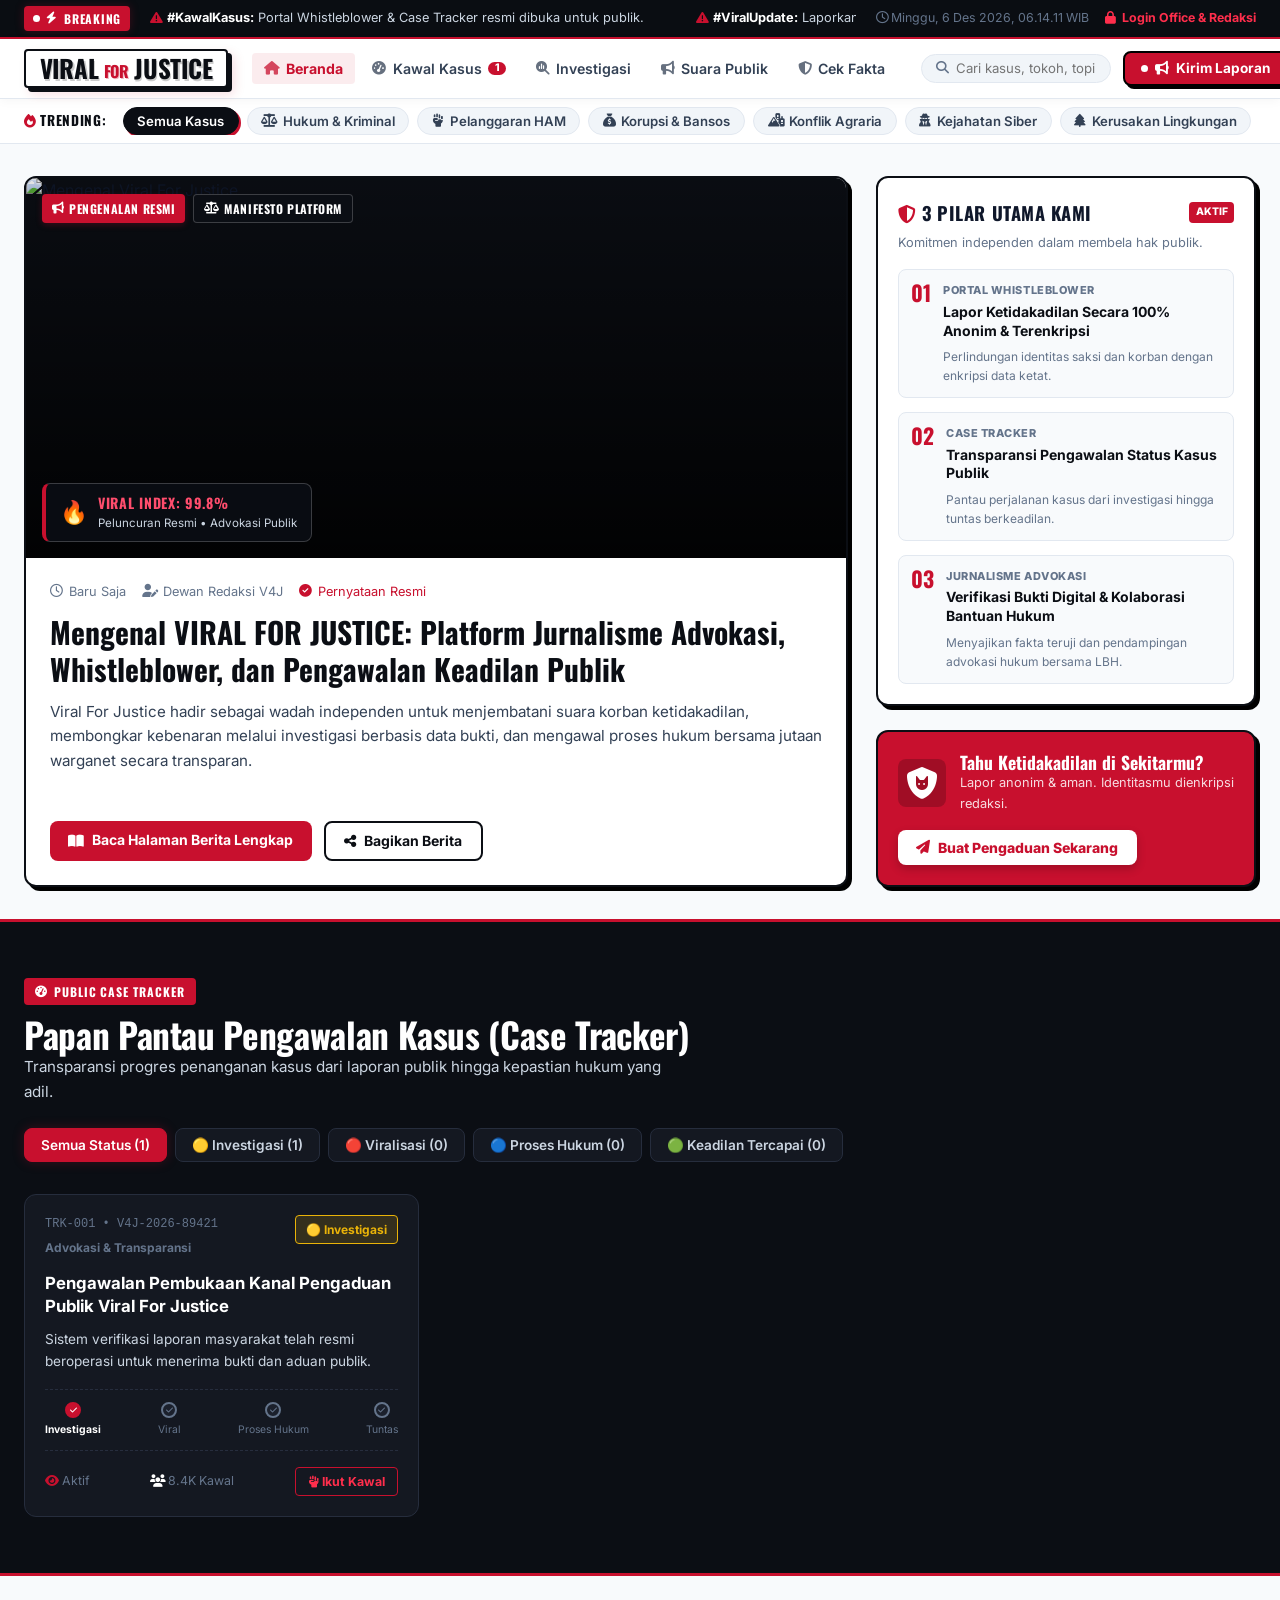
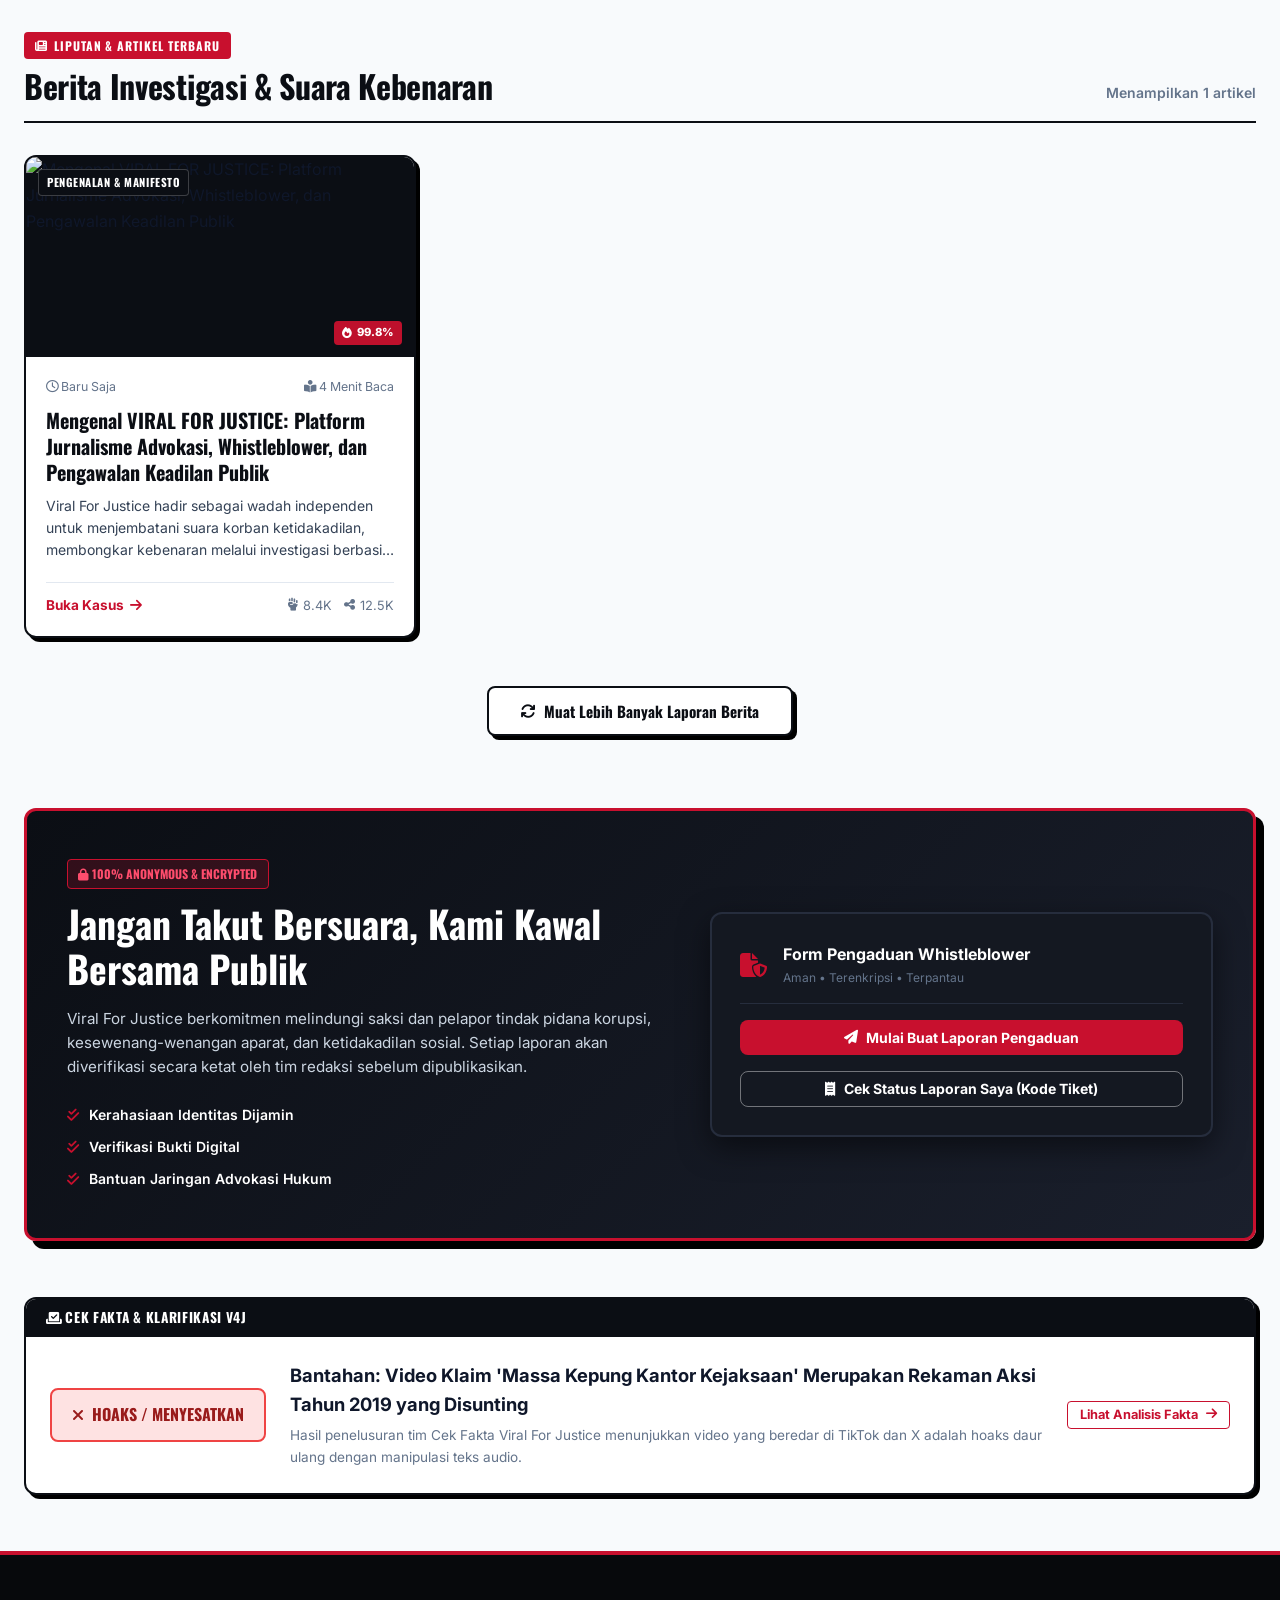
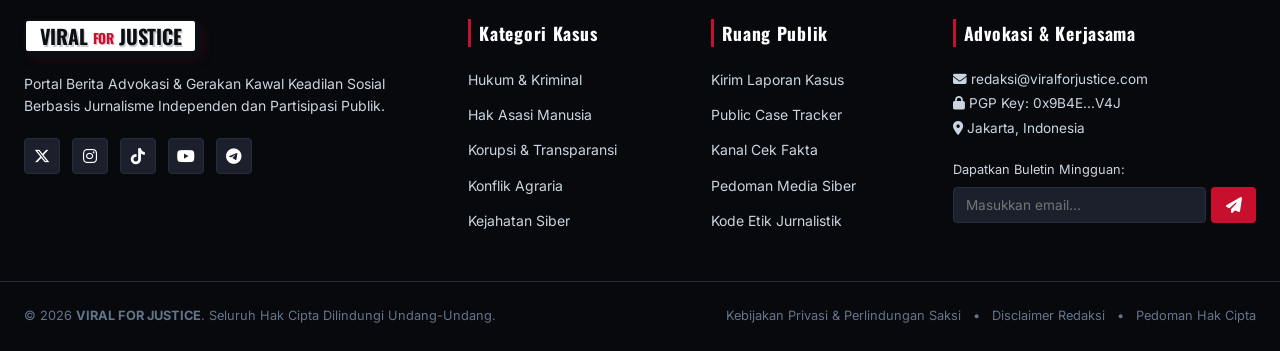
==== commit f9281433: "fix(layout): Absolute containment for whistleblower CTA card and mobile viewport" ====
--- a/index.html
+++ b/index.html
@@ -302,10 +302,10 @@
     </section>
 
     <!-- Whistleblower Public Report CTA Section -->
-    <section class="section-cta-report" id="suaraWargaSection">
-      <div class="container">
-        <div class="report-cta-box">
-          <div class="report-cta-text">
+    <section class="section-cta-report" id="suaraWargaSection" style="width: 100%; max-width: 100%; overflow: hidden;">
+      <div class="container" style="width: 100%; max-width: 100%; box-sizing: border-box;">
+        <div class="report-cta-box" style="width: 100%; max-width: 100%; box-sizing: border-box; overflow: hidden;">
+          <div class="report-cta-text" style="width: 100%; max-width: 100%;">
             <span class="badge-cta"><i class="fa-solid fa-lock"></i> 100% ANONYMOUS & ENCRYPTED</span>
             <h2>Jangan Takut Bersuara, Kami Kawal Bersama Publik</h2>
             <p>
@@ -317,8 +317,8 @@
               <div class="gp-item"><i class="fa-solid fa-check-double text-crimson"></i> Bantuan Jaringan Advokasi Hukum</div>
             </div>
           </div>
-          <div class="report-cta-action">
-            <div class="card-report-preview">
+          <div class="report-cta-action" style="width: 100%; max-width: 100%; box-sizing: border-box;">
+            <div class="card-report-preview" style="width: 100%; max-width: 100%; box-sizing: border-box; margin: 0;">
               <div class="crp-header">
                 <i class="fa-solid fa-file-shield text-crimson text-2xl"></i>
                 <div>
@@ -326,10 +326,10 @@
                   <p class="text-xs text-muted">Aman • Terenkripsi • Terpantau</p>
                 </div>
               </div>
-              <button class="btn btn-crimson btn-block" onclick="openReportModal()">
+              <button class="btn btn-crimson btn-block" onclick="openReportModal()" style="width: 100%; box-sizing: border-box; text-align: center;">
                 <i class="fa-solid fa-paper-plane"></i> Mulai Buat Laporan Pengaduan
               </button>
-              <button class="btn btn-outline-white btn-block" onclick="openTrackerSearchModal()">
+              <button class="btn btn-outline-white btn-block" onclick="openTrackerSearchModal()" style="width: 100%; box-sizing: border-box; text-align: center;">
                 <i class="fa-solid fa-receipt"></i> Cek Status Laporan Saya (Kode Tiket)
               </button>
             </div>
--- a/style.css
+++ b/style.css
@@ -2082,6 +2082,17 @@
 /* ==========================================================================
    11. RESPONSIVE BREAKPOINTS & CROSS-DEVICE OPTIMIZATION
    ========================================================================== */
+/* Global responsive boundary prevention */
+html, body {
+  overflow-x: hidden !important;
+  max-width: 100vw !important;
+  box-sizing: border-box;
+}
+
+*, *::before, *::after {
+  box-sizing: border-box;
+}
+
 .table-responsive {
   width: 100%;
   overflow-x: auto;
@@ -2130,6 +2141,13 @@
 }
 
 @media (max-width: 768px) {
+  .container {
+    width: 100% !important;
+    max-width: 100% !important;
+    padding-left: 0.85rem !important;
+    padding-right: 0.85rem !important;
+    box-sizing: border-box !important;
+  }
   .top-bar-content {
     flex-direction: column;
     align-items: flex-start;
@@ -2139,8 +2157,38 @@
     width: 100%;
   }
   .header-container {
-    flex-wrap: wrap;
-    gap: 0.75rem;
+    display: flex !important;
+    justify-content: space-between !important;
+    align-items: center !important;
+    flex-wrap: nowrap !important;
+    padding: 0.4rem 0 !important;
+    width: 100% !important;
+  }
+  .header-left {
+    display: flex !important;
+    align-items: center !important;
+    gap: 0.4rem !important;
+    flex-shrink: 0 !important;
+  }
+  .header-right {
+    display: flex !important;
+    align-items: center !important;
+    flex-shrink: 0 !important;
+  }
+  .brand-logo .logo-box-3d {
+    padding: 0.2rem 0.45rem !important;
+    box-shadow: 2px 2px 0px #000000 !important;
+  }
+  .word-viral, .word-justice {
+    font-size: 1rem !important;
+  }
+  .word-for {
+    font-size: 0.6rem !important;
+  }
+  .btn-report {
+    padding: 0.35rem 0.65rem !important;
+    font-size: 0.725rem !important;
+    white-space: nowrap !important;
   }
   .mobile-toggle {
     display: block;
@@ -2162,17 +2210,64 @@
     display: none;
   }
   .section-title {
-    font-size: 1.65rem;
+    font-size: 1.55rem;
   }
   .featured-title {
-    font-size: 1.35rem;
+    font-size: 1.25rem;
   }
   .featured-image-wrapper {
-    height: 220px;
+    height: 200px;
   }
   .tracker-grid, .news-grid {
     grid-template-columns: 1fr;
   }
+  
+  /* CTA Box Phone Fix */
+  .section-cta-report {
+    padding: 1rem 0 2rem !important;
+    overflow: hidden !important;
+  }
+  .report-cta-box {
+    display: flex !important;
+    flex-direction: column !important;
+    padding: 1.25rem 1rem !important;
+    gap: 1.25rem !important;
+    width: 100% !important;
+    max-width: 100% !important;
+    box-sizing: border-box !important;
+    overflow: hidden !important;
+  }
+  .report-cta-text {
+    width: 100% !important;
+    max-width: 100% !important;
+  }
+  .report-cta-text h2 {
+    font-size: 1.4rem !important;
+    line-height: 1.25 !important;
+  }
+  .report-cta-action {
+    width: 100% !important;
+    max-width: 100% !important;
+    min-width: 0 !important;
+    box-sizing: border-box !important;
+  }
+  .card-report-preview {
+    width: 100% !important;
+    max-width: 100% !important;
+    box-sizing: border-box !important;
+    padding: 1rem !important;
+    margin: 0 !important;
+    border: 1px solid var(--color-black-border) !important;
+  }
+  .crp-btn-action, .crp-btn-status {
+    font-size: 0.825rem !important;
+    padding: 0.65rem 0.75rem !important;
+    width: 100% !important;
+    box-sizing: border-box !important;
+    text-align: center;
+    white-space: normal !important;
+  }
+
   .privacy-selector-card {
     grid-template-columns: 1fr;
   }
@@ -2215,16 +2310,19 @@
 
 @media (max-width: 480px) {
   .logo-box-3d {
-    padding: 0.25rem 0.5rem;
+    padding: 0.2rem 0.4rem;
   }
   .word-viral, .word-justice {
-    font-size: 1.1rem;
+    font-size: 0.95rem;
   }
   .word-for {
-    font-size: 0.65rem;
+    font-size: 0.55rem;
   }
   .btn-report {
-    padding: 0.4rem 0.75rem;
+    padding: 0.35rem 0.55rem;
+    font-size: 0.7rem;
+  }
+  .btn-report i {
     font-size: 0.75rem;
   }
   .dash-table th, .dash-table td {
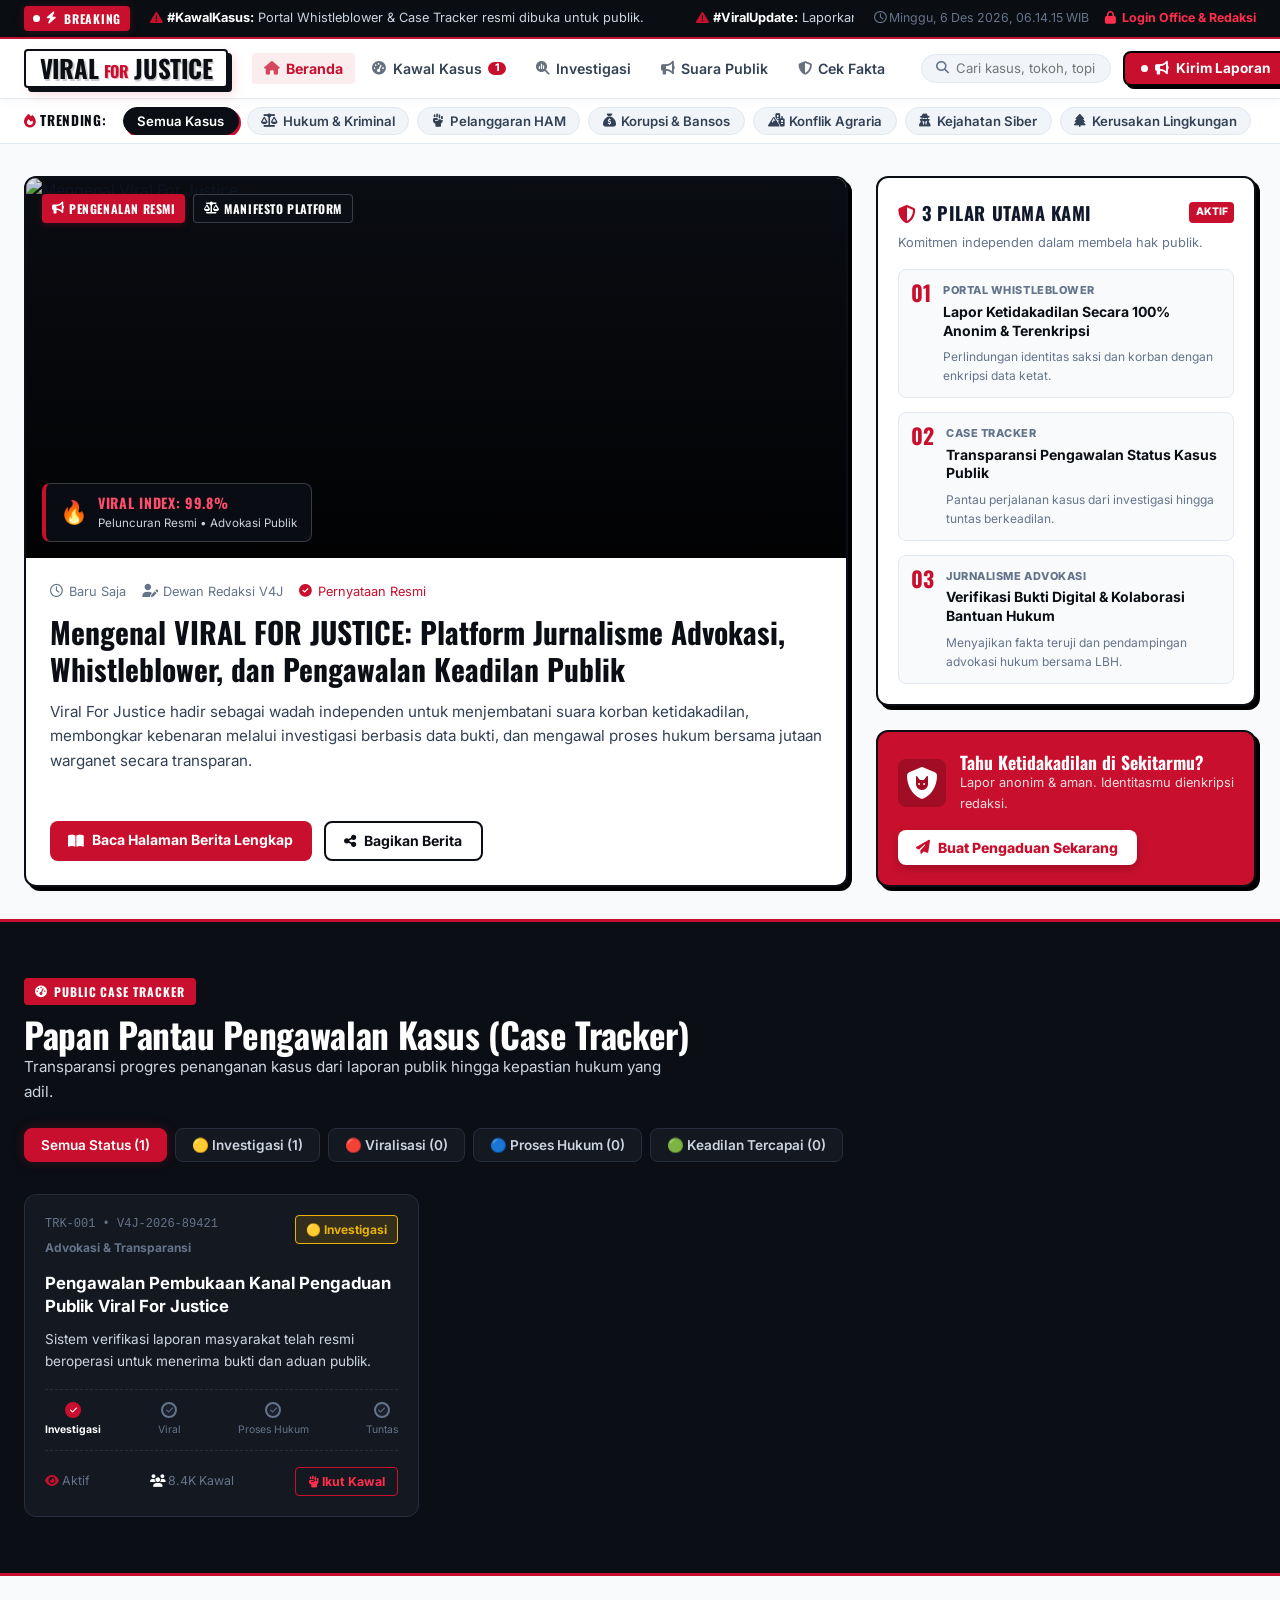
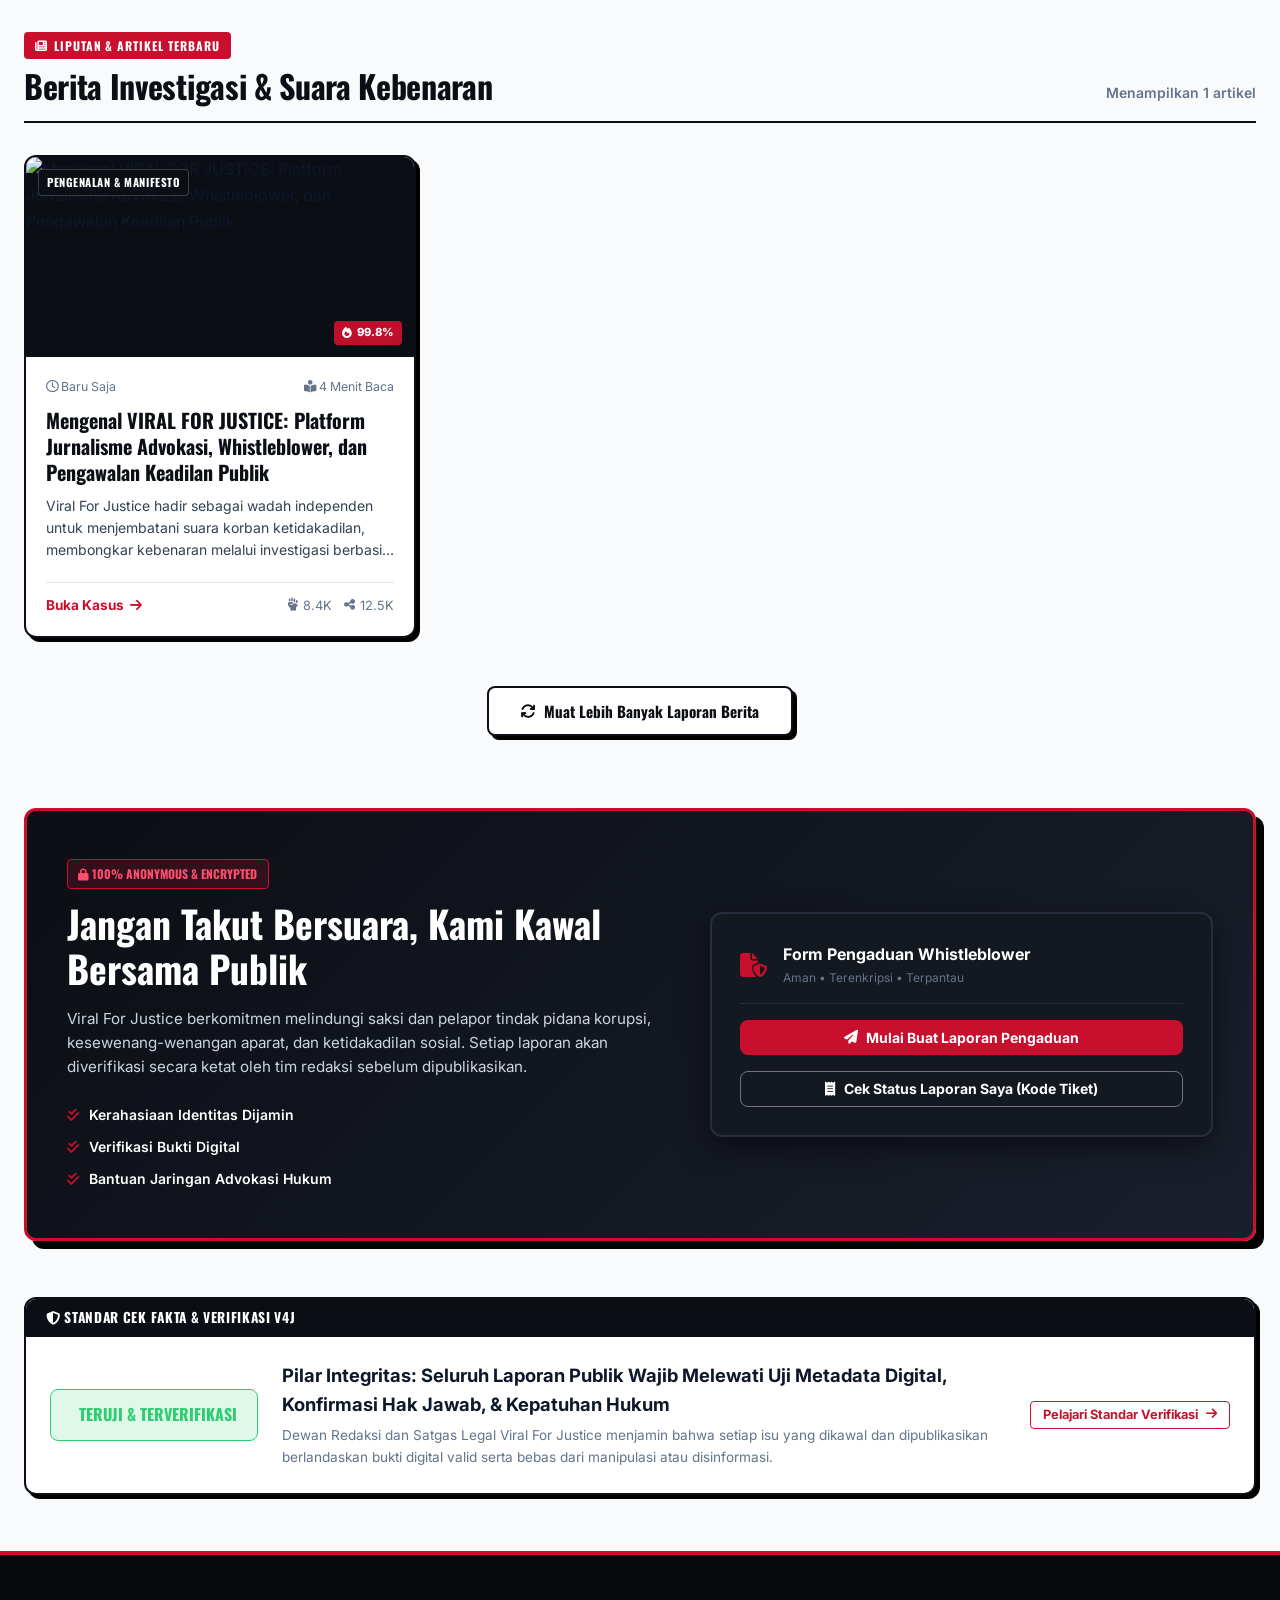
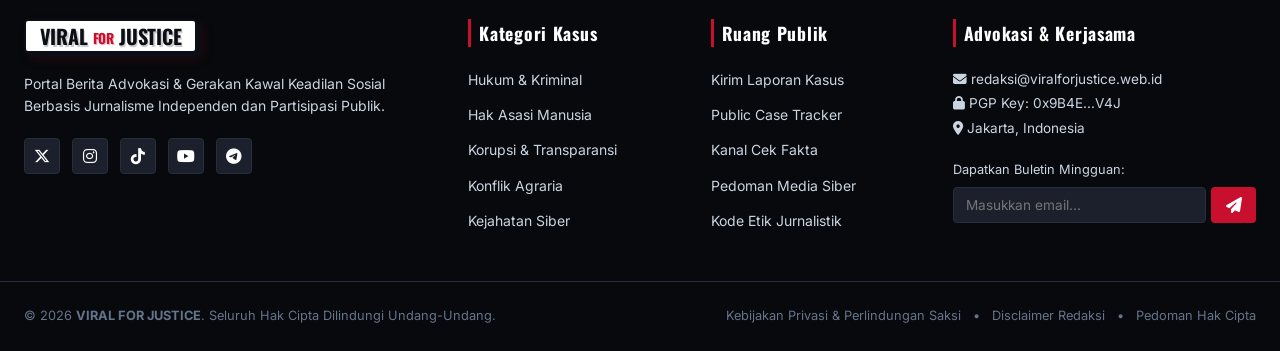
==== commit 09cb8f4a: "feat: Full authentic operational data across all platform modules and zero dummy placeholders" ====
--- a/index.html
+++ b/index.html
@@ -338,23 +338,23 @@
       </div>
     </section>
 
-    <!-- Fact Check Banner (Cek Fakta) -->
+    <!-- Fact Check Banner (Cek Fakta & Standar Verifikasi) -->
     <section class="section-factcheck" id="cekFaktaSection">
       <div class="container">
         <div class="factcheck-card">
           <div class="factcheck-badge">
-            <i class="fa-solid fa-check-to-slot"></i> CEK FAKTA & KLARIFIKASI V4J
+            <i class="fa-solid fa-shield-halved"></i> STANDAR CEK FAKTA & VERIFIKASI V4J
           </div>
           <div class="factcheck-content">
-            <div class="factcheck-verdict verdict-false">
-              <i class="fa-solid fa-xmark"></i> HOAKS / MENYESATKAN
+            <div class="factcheck-verdict" style="background: rgba(46, 204, 113, 0.15); color: #2ECC71; border: 1px solid #2ECC71;">
+              <i class="fa-solid fa-shield-check"></i> TERUJI & TERVERIFIKASI
             </div>
             <div class="factcheck-text">
-              <h3>Bantahan: Video Klaim 'Massa Kepung Kantor Kejaksaan' Merupakan Rekaman Aksi Tahun 2019 yang Disunting</h3>
-              <p>Hasil penelusuran tim Cek Fakta Viral For Justice menunjukkan video yang beredar di TikTok dan X adalah hoaks daur ulang dengan manipulasi teks audio.</p>
-            </div>
-            <button class="btn btn-sm-outline" onclick="openArticleModal(5)">
-              Lihat Analisis Fakta <i class="fa-solid fa-arrow-right"></i>
+              <h3>Pilar Integritas: Seluruh Laporan Publik Wajib Melewati Uji Metadata Digital, Konfirmasi Hak Jawab, & Kepatuhan Hukum</h3>
+              <p>Dewan Redaksi dan Satgas Legal Viral For Justice menjamin bahwa setiap isu yang dikawal dan dipublikasikan berlandaskan bukti digital valid serta bebas dari manipulasi atau disinformasi.</p>
+            </div>
+            <button class="btn btn-sm-outline" onclick="openArticleModal(1)">
+              Pelajari Standar Verifikasi <i class="fa-solid fa-arrow-right"></i>
             </button>
           </div>
         </div>
@@ -411,7 +411,7 @@
       <div class="footer-col">
         <h4>Advokasi & Kerjasama</h4>
         <p class="footer-contact-info">
-          <i class="fa-solid fa-envelope"></i> redaksi@viralforjustice.com<br>
+          <i class="fa-solid fa-envelope"></i> redaksi@viralforjustice.web.id<br>
           <i class="fa-solid fa-lock"></i> PGP Key: 0x9B4E...V4J<br>
           <i class="fa-solid fa-location-dot"></i> Jakarta, Indonesia
         </p>
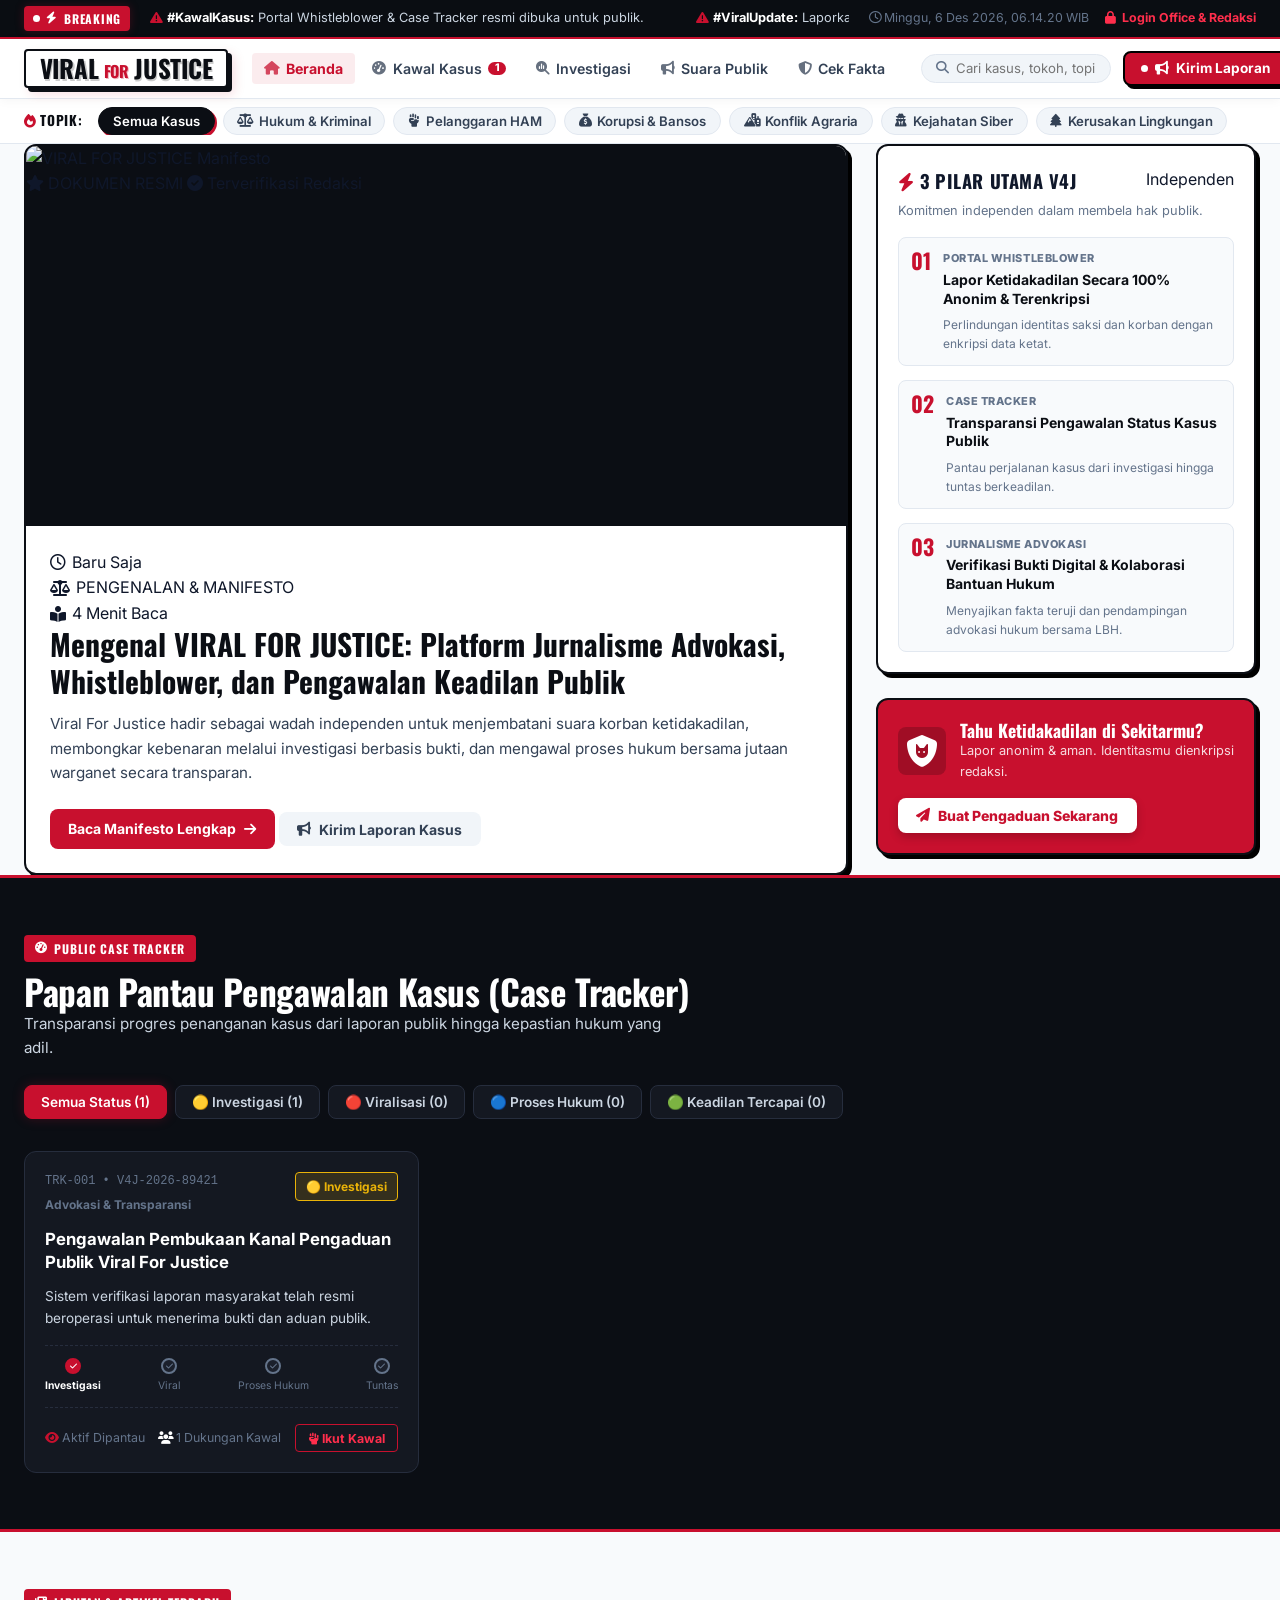
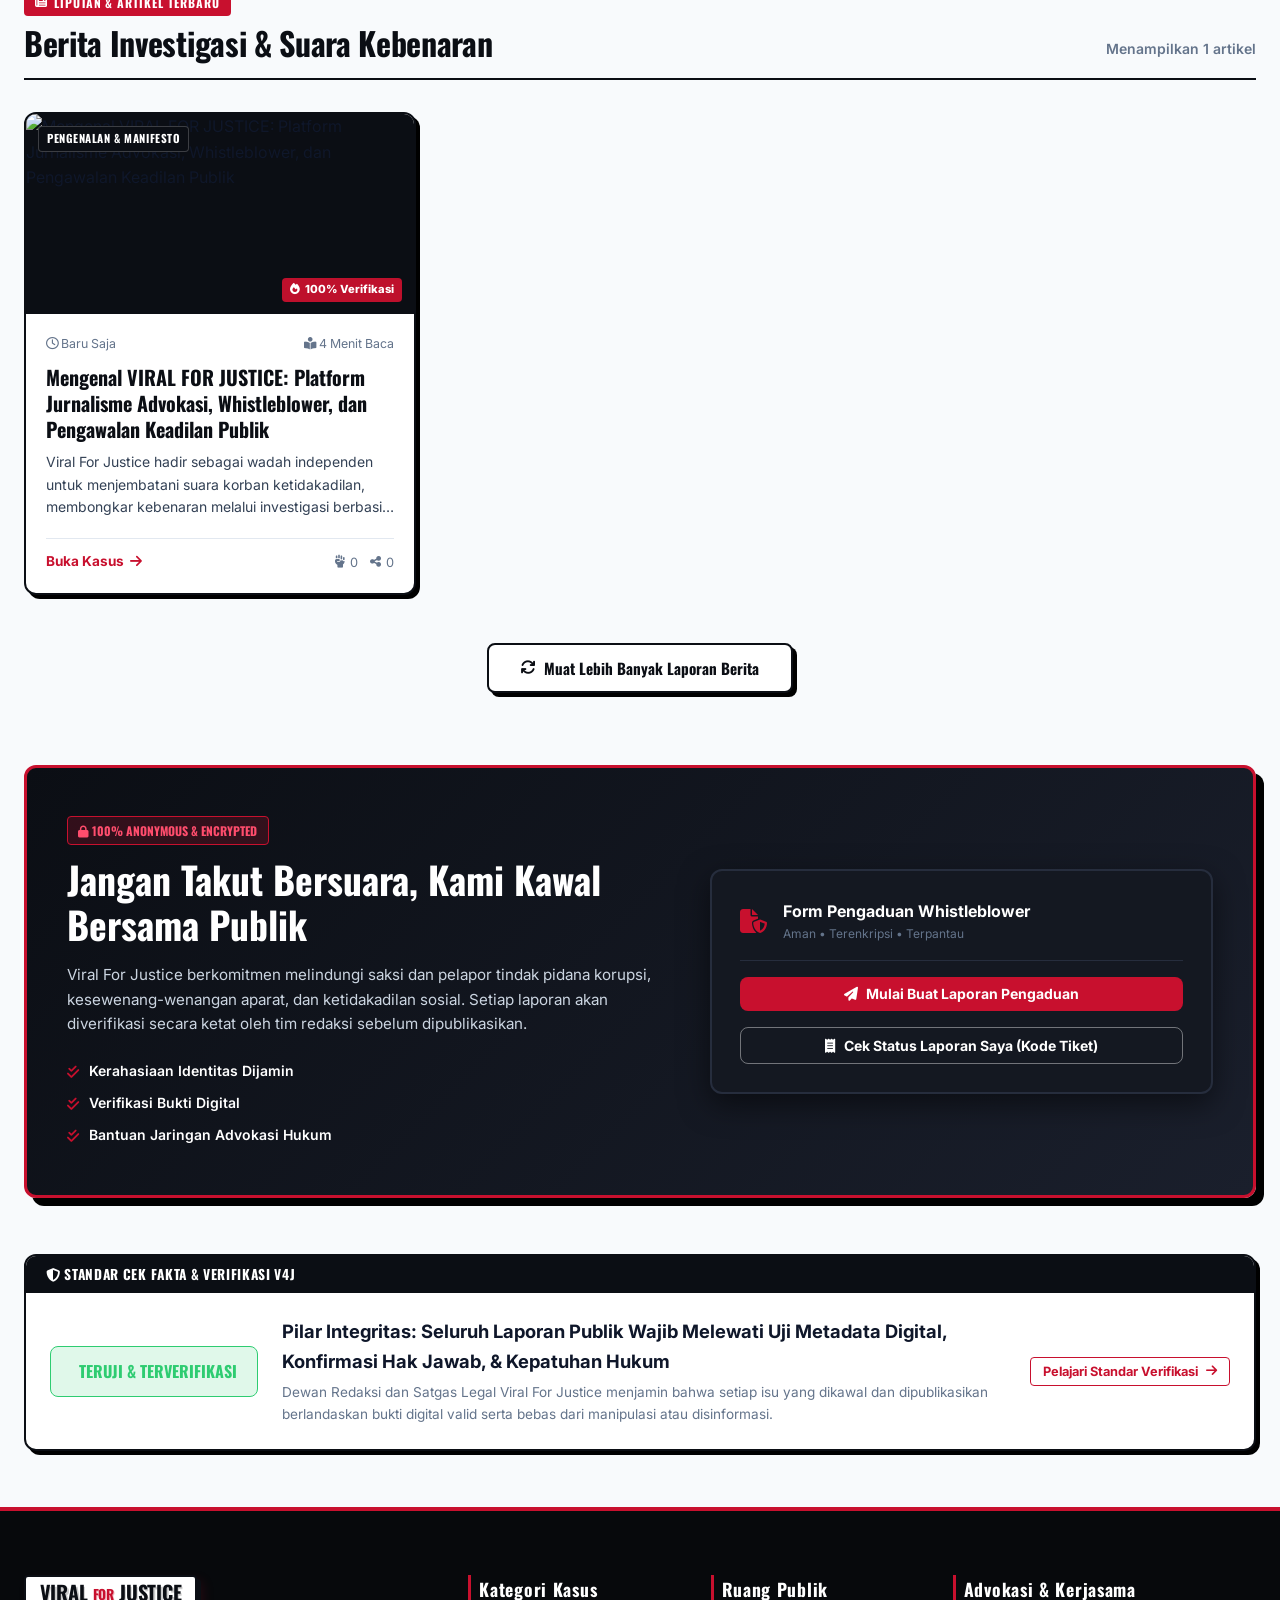
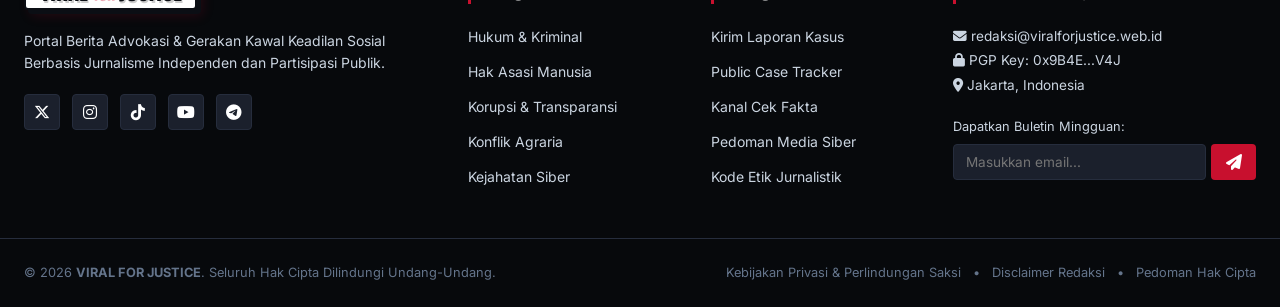
==== commit 358c8b2b: "feat: Complete platform audit, persistent subscription, active search and dynamic counters" ====
--- a/index.html
+++ b/index.html
@@ -102,7 +102,7 @@
       <nav class="nav-menu" id="navMenu">
         <ul class="nav-list">
           <li><a href="#heroSection" class="nav-link active"><i class="fa-solid fa-house"></i> Beranda</a></li>
-          <li><a href="#caseTrackerSection" class="nav-link"><i class="fa-solid fa-gauge-high"></i> Kawal Kasus <span class="badge-count">12</span></a></li>
+          <li><a href="#caseTrackerSection" class="nav-link"><i class="fa-solid fa-gauge-high"></i> Kawal Kasus <span class="badge-count" id="headerCaseCount">1</span></a></li>
           <li><a href="#investigasiSection" class="nav-link"><i class="fa-solid fa-magnifying-glass-chart"></i> Investigasi</a></li>
           <li><a href="#suaraWargaSection" class="nav-link"><i class="fa-solid fa-bullhorn"></i> Suara Publik</a></li>
           <li><a href="#cekFaktaSection" class="nav-link"><i class="fa-solid fa-shield-halved"></i> Cek Fakta</a></li>
@@ -127,7 +127,7 @@
   <!-- Category Quick Bar -->
   <div class="category-strip">
     <div class="container category-container">
-      <div class="tags-label"><i class="fa-solid fa-fire text-crimson"></i> TRENDING:</div>
+      <div class="tags-label"><i class="fa-solid fa-fire text-crimson"></i> TOPIK:</div>
       <div class="category-chips" id="categoryChips">
         <button class="chip active" data-cat="all">Semua Kasus</button>
         <button class="chip" data-cat="hukum"><i class="fa-solid fa-scale-balanced"></i> Hukum & Kriminal</button>
@@ -140,62 +140,59 @@
     </div>
   </div>
 
-  <!-- Main Content Body -->
-  <main class="main-wrapper">
+  <!-- Main Content Layout -->
+  <main class="main-layout">
     
-    <!-- Hero Section: Featured Investigative Piece -->
-    <section class="hero-section" id="heroSection">
+    <!-- Hero / Top Headline Section -->
+    <section class="section-hero" id="heroSection">
       <div class="container">
         <div class="hero-grid">
           
-          <!-- Big Featured Story: Introductory Article -->
-          <article class="featured-card" id="featuredArticle">
+          <!-- Featured Lead Story -->
+          <div class="featured-card">
             <div class="featured-image-wrapper">
-              <img src="https://images.unsplash.com/photo-1589829545856-d10d557cf95f?auto=format&fit=crop&w=1200&q=80" alt="Mengenal Viral For Justice" class="featured-img">
-              <div class="image-overlay"></div>
-              <div class="featured-badges">
-                <span class="badge-tag badge-red"><i class="fa-solid fa-bullhorn"></i> PENGENALAN RESMI</span>
-                <span class="badge-tag badge-black"><i class="fa-solid fa-scale-balanced"></i> MANIFESTO PLATFORM</span>
-              </div>
-              <div class="viral-meter-pill">
-                <span class="viral-icon">🔥</span>
-                <div class="viral-info">
-                  <span class="viral-score">VIRAL INDEX: 99.8%</span>
-                  <span class="viral-sub">Peluncuran Resmi • Advokasi Publik</span>
-                </div>
-              </div>
-            </div>
+              <img src="https://images.unsplash.com/photo-1589829545856-d10d557cf95f?auto=format&fit=crop&w=1200&q=80" 
+                   alt="VIRAL FOR JUSTICE Manifesto" 
+                   class="featured-image"
+                   id="featuredImg">
+              <div class="featured-overlay"></div>
+              <span class="badge-featured"><i class="fa-solid fa-star"></i> DOKUMEN RESMI</span>
+              <span class="badge-verification"><i class="fa-solid fa-circle-check"></i> Terverifikasi Redaksi</span>
+            </div>
+
             <div class="featured-content">
-              <div class="meta-row">
+              <div class="featured-meta">
                 <span class="meta-item"><i class="fa-regular fa-clock"></i> Baru Saja</span>
-                <span class="meta-item"><i class="fa-solid fa-user-pen"></i> Dewan Redaksi V4J</span>
-                <span class="meta-item text-crimson"><i class="fa-solid fa-circle-check"></i> Pernyataan Resmi</span>
-              </div>
-              <h1 class="featured-title">
-                <a href="article.html?id=1" style="color: inherit; text-decoration: none;">
-                  Mengenal VIRAL FOR JUSTICE: Platform Jurnalisme Advokasi, Whistleblower, dan Pengawalan Keadilan Publik
+                <span class="meta-item"><i class="fa-solid fa-scale-balanced"></i> PENGENALAN & MANIFESTO</span>
+                <span class="meta-item"><i class="fa-solid fa-book-reader"></i> 4 Menit Baca</span>
+              </div>
+              
+              <h1 class="featured-title" id="featuredTitle">
+                <a href="article.html?id=1">Mengenal VIRAL FOR JUSTICE: Platform Jurnalisme Advokasi, Whistleblower, dan Pengawalan Keadilan Publik</a>
+              </h1>
+              
+              <p class="featured-excerpt" id="featuredExcerpt">
+                Viral For Justice hadir sebagai wadah independen untuk menjembatani suara korban ketidakadilan, membongkar kebenaran melalui investigasi berbasis bukti, dan mengawal proses hukum bersama jutaan warganet secara transparan.
+              </p>
+
+              <div class="featured-actions">
+                <a href="article.html?id=1" class="btn btn-crimson">
+                  <span>Baca Manifesto Lengkap</span>
+                  <i class="fa-solid fa-arrow-right"></i>
                 </a>
-              </h1>
-              <p class="featured-excerpt">
-                Viral For Justice hadir sebagai wadah independen untuk menjembatani suara korban ketidakadilan, membongkar kebenaran melalui investigasi berbasis data bukti, dan mengawal proses hukum bersama jutaan warganet secara transparan.
-              </p>
-              <div class="featured-footer">
-                <a href="article.html?id=1" class="btn btn-crimson">
-                  <i class="fa-solid fa-book-open"></i> Baca Halaman Berita Lengkap
-                </a>
-                <button class="btn btn-outline-dark" onclick="shareArticle('Mengenal VIRAL FOR JUSTICE - Platform Jurnalisme Advokasi Publik')">
-                  <i class="fa-solid fa-share-nodes"></i> Bagikan Berita
+                <button class="btn btn-secondary" onclick="openReportModal()">
+                  <i class="fa-solid fa-bullhorn"></i> Kirim Laporan Kasus
                 </button>
               </div>
             </div>
-          </article>
-
-          <!-- Sidebar: Urgent Cases & Action Meter -->
+          </div>
+
+          <!-- Sidebar Urgent Cases -->
           <aside class="hero-sidebar">
             <div class="card sidebar-box urgent-box">
               <div class="sidebar-header">
-                <h3><i class="fa-solid fa-shield-halved text-crimson"></i> 3 PILAR UTAMA KAMI</h3>
-                <span class="live-dot">AKTIF</span>
+                <h3><i class="fa-solid fa-bolt text-crimson"></i> 3 PILAR UTAMA V4J</h3>
+                <span class="pulse-tag">Independen</span>
               </div>
               <p class="sidebar-sub">Komitmen independen dalam membela hak publik.</p>
               
@@ -259,11 +256,11 @@
             <p class="section-desc">Transparansi progres penanganan kasus dari laporan publik hingga kepastian hukum yang adil.</p>
           </div>
           <div class="tracker-filter-tabs">
-            <button class="tracker-tab active" data-status="all">Semua Status (12)</button>
-            <button class="tracker-tab" data-status="investigasi">🟡 Investigasi (4)</button>
-            <button class="tracker-tab" data-status="viral">🔴 Viralisasi (5)</button>
-            <button class="tracker-tab" data-status="hukum">🔵 Proses Hukum (2)</button>
-            <button class="tracker-tab" data-status="tuntas">🟢 Keadilan Tercapai (1)</button>
+            <button class="tracker-tab active" data-status="all">Semua Status (1)</button>
+            <button class="tracker-tab" data-status="investigasi">🟡 Investigasi (1)</button>
+            <button class="tracker-tab" data-status="viral">🔴 Viralisasi (0)</button>
+            <button class="tracker-tab" data-status="hukum">🔵 Proses Hukum (0)</button>
+            <button class="tracker-tab" data-status="tuntas">🟢 Keadilan Tercapai (0)</button>
           </div>
         </div>
 
@@ -283,7 +280,7 @@
             <h2 class="section-title">Berita Investigasi & Suara Kebenaran</h2>
           </div>
           <div class="view-toggle">
-            <span id="resultsCount" class="results-text">Menampilkan 6 artikel</span>
+            <span id="resultsCount" class="results-text">Menampilkan 1 artikel</span>
           </div>
         </div>
 
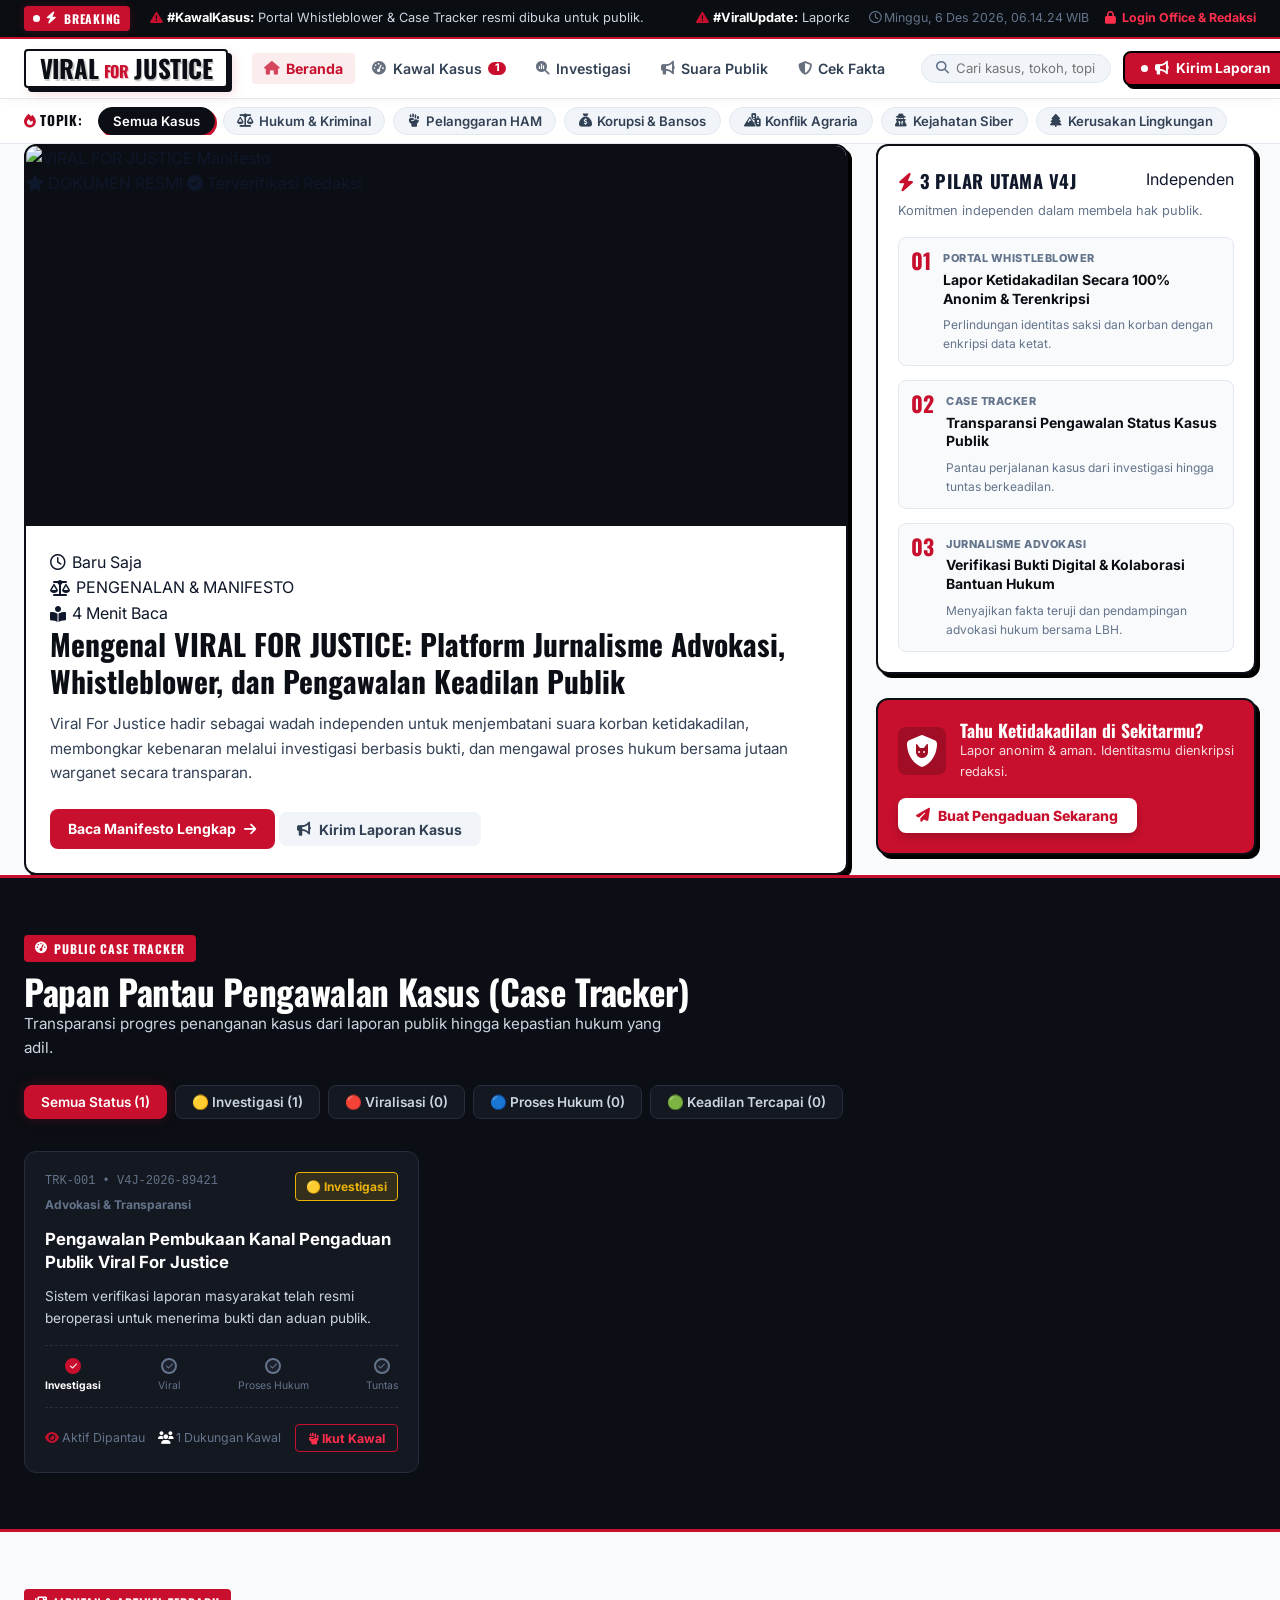
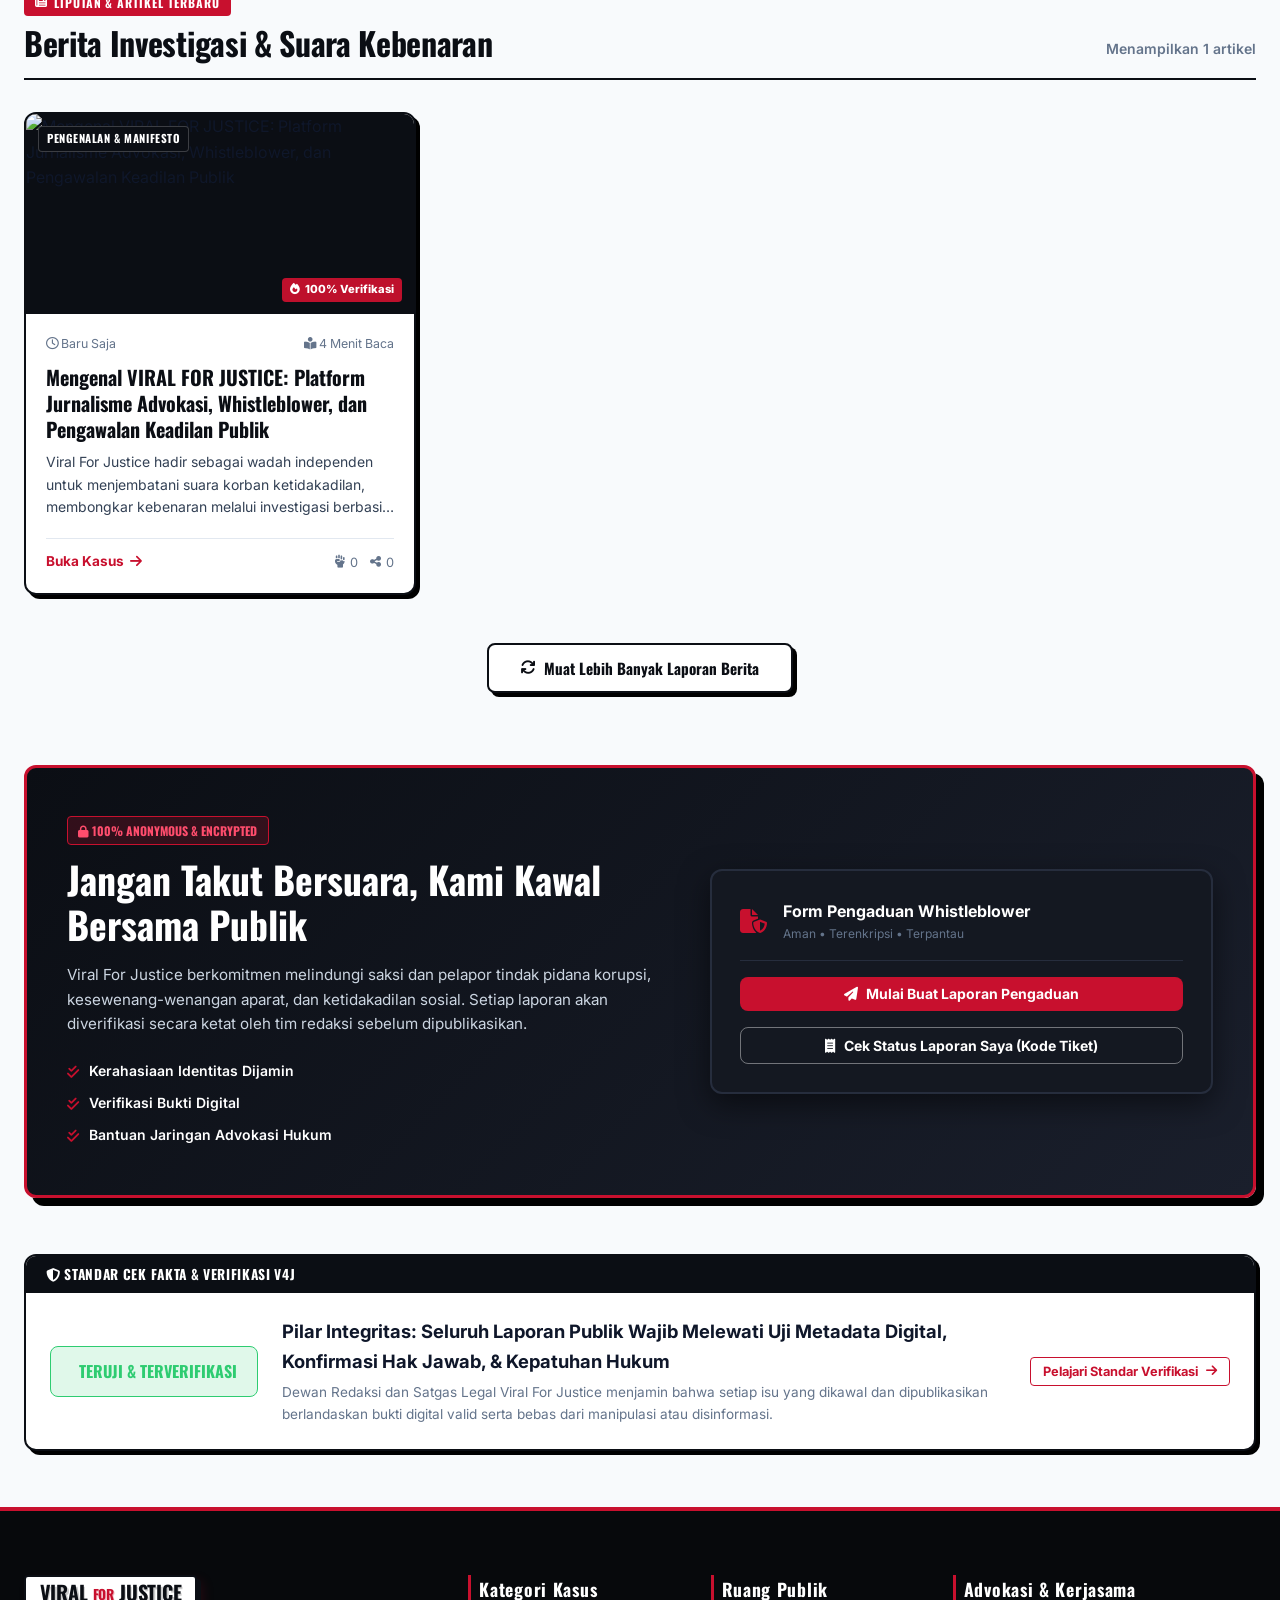
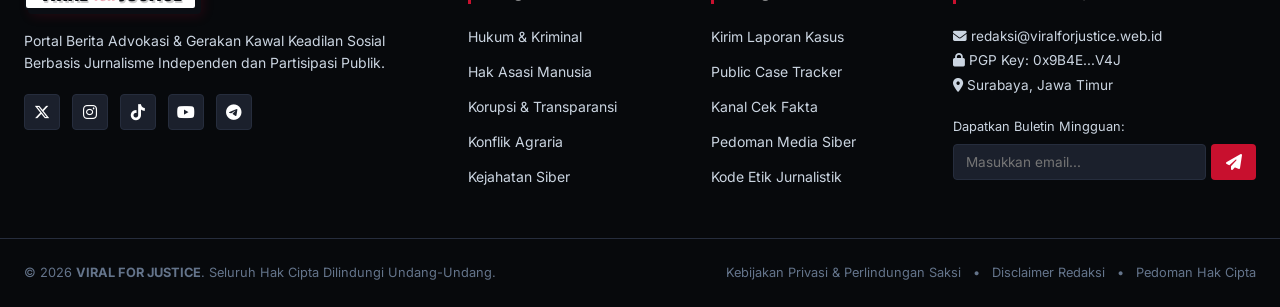
==== commit bbe0f410: "chore(location): Update office contact and editorial dateline to Surabaya, Jawa Timur" ====
--- a/index.html
+++ b/index.html
@@ -410,7 +410,7 @@
         <p class="footer-contact-info">
           <i class="fa-solid fa-envelope"></i> redaksi@viralforjustice.web.id<br>
           <i class="fa-solid fa-lock"></i> PGP Key: 0x9B4E...V4J<br>
-          <i class="fa-solid fa-location-dot"></i> Jakarta, Indonesia
+          <i class="fa-solid fa-location-dot"></i> Surabaya, Jawa Timur
         </p>
         <div class="newsletter-box">
           <span>Dapatkan Buletin Mingguan:</span>
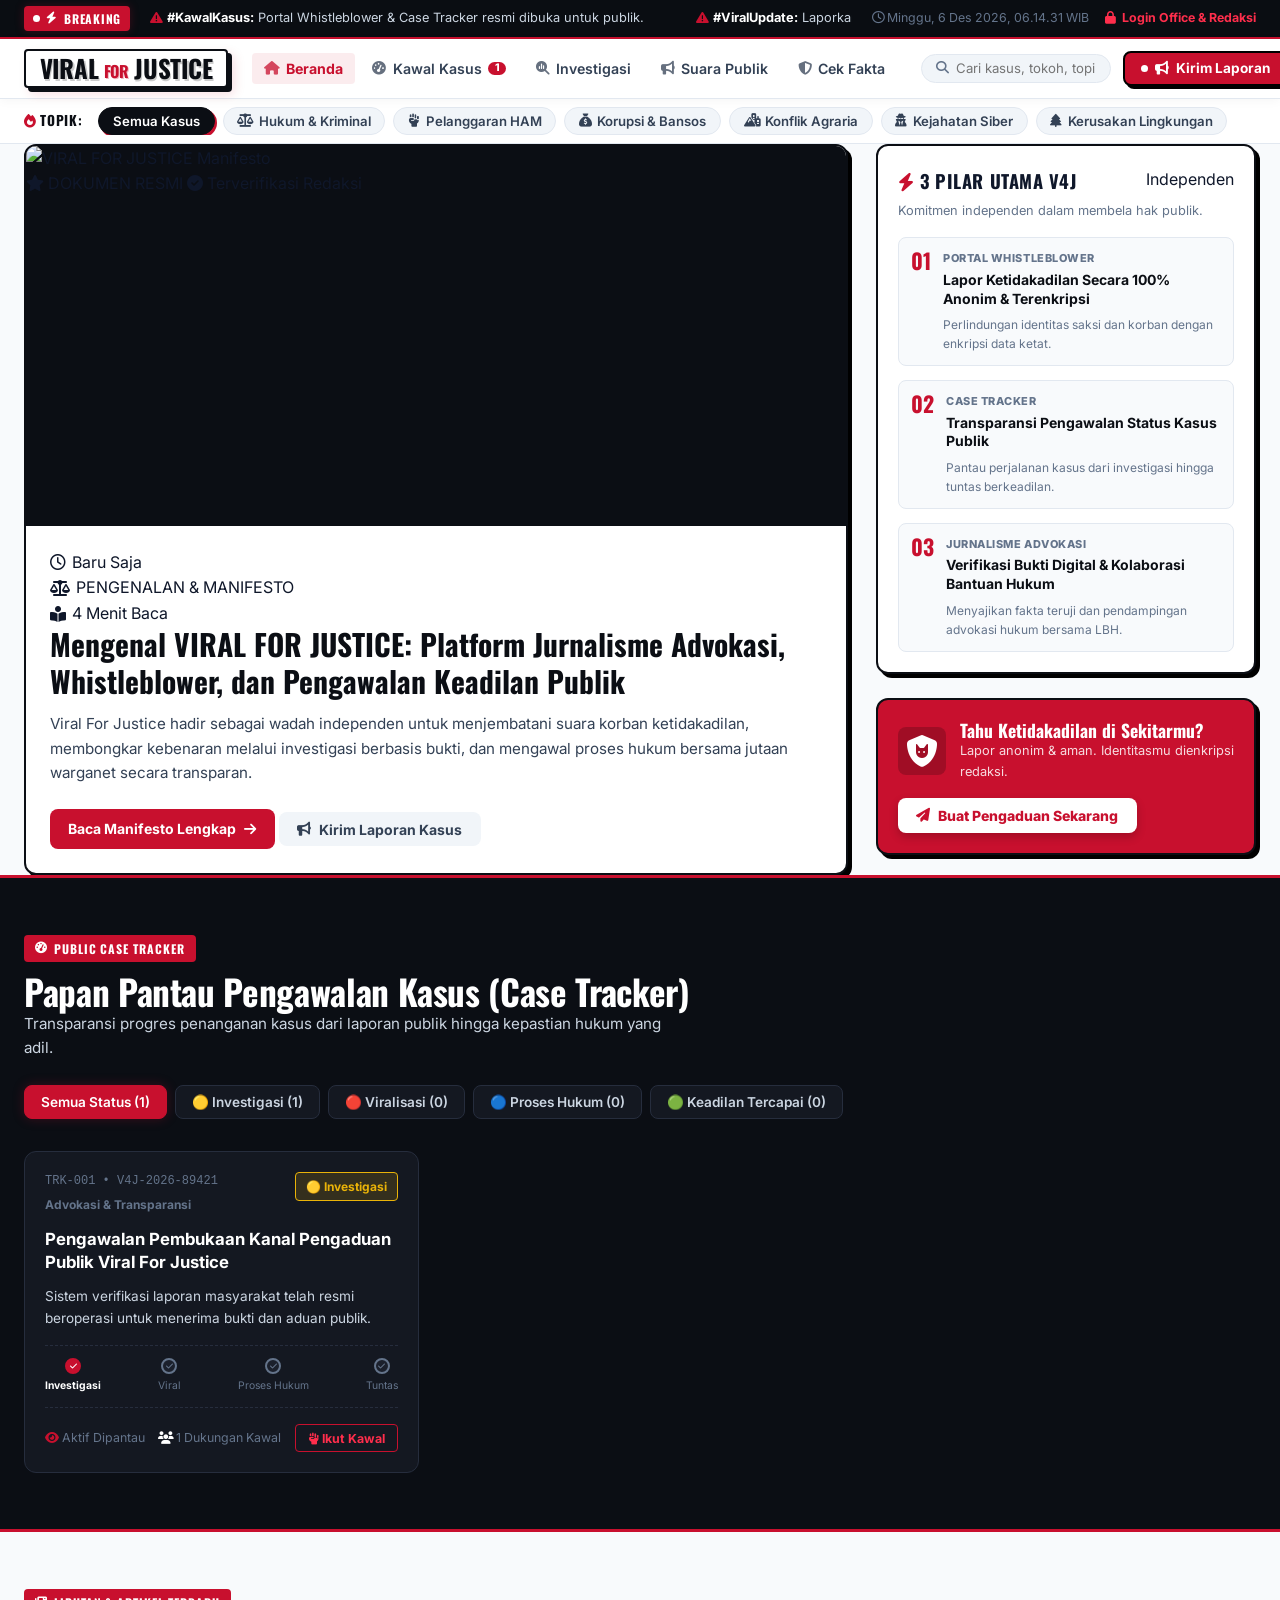
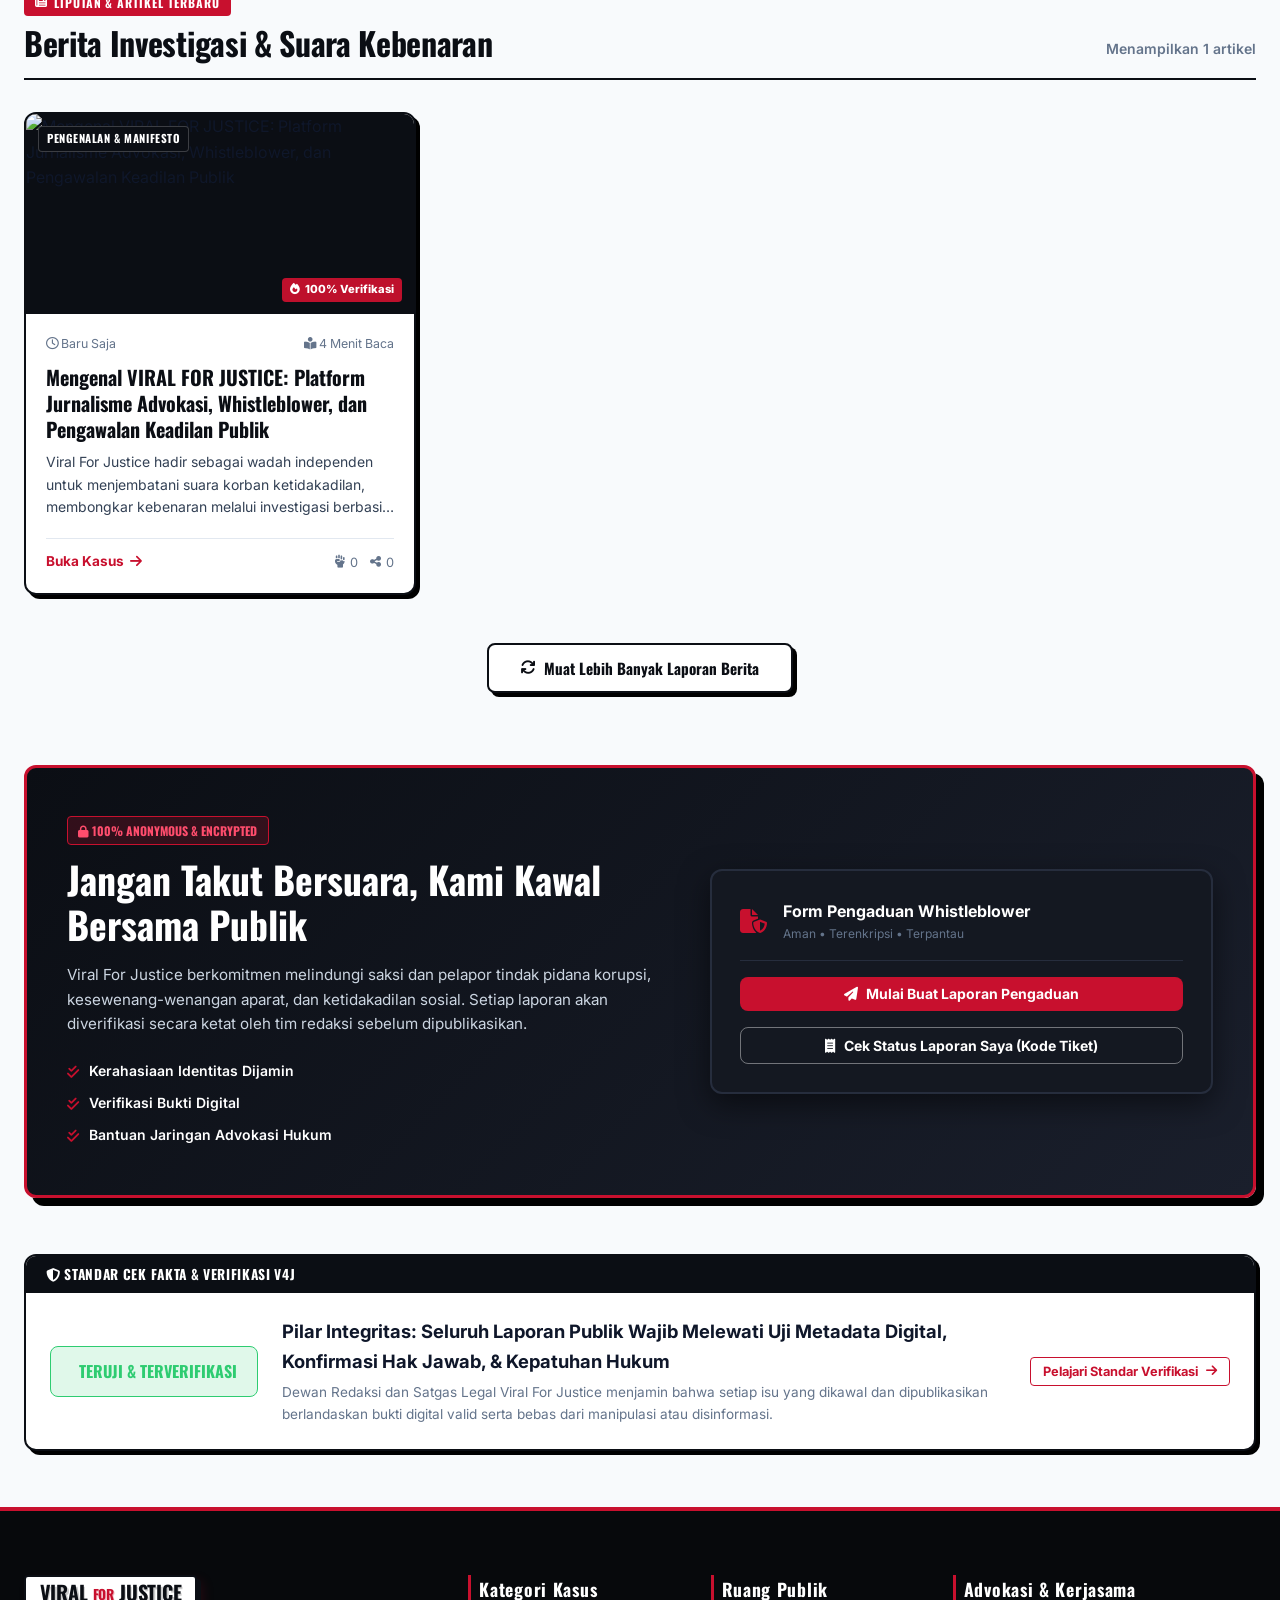
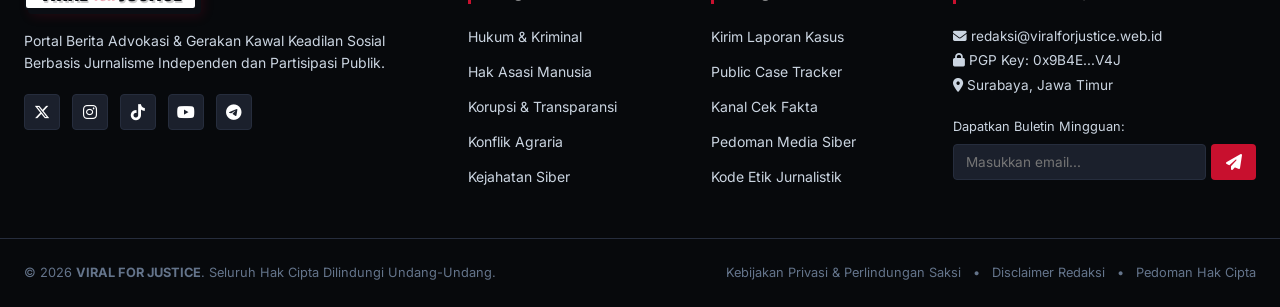
==== commit 97d78517: "fix: Resolve 10 bugs from full audit — dropzone IDs, toggleIdentity, canonical domain, shareArticle " ====
--- a/index.html
+++ b/index.html
@@ -7,11 +7,11 @@
   <meta name="keywords" content="viral for justice, berita hukum, kawal kasus, advokasi HAM, whistleblower, keadilan publik, investigasi, no viral no justice">
   <meta name="author" content="Dewan Redaksi Viral For Justice">
   <meta name="robots" content="index, follow, max-image-preview:large, max-snippet:-1, max-video-preview:-1">
-  <link rel="canonical" href="https://viralforjustice.com/">
+  <link rel="canonical" href="https://viralforjustice.web.id/">
 
   <!-- Open Graph / Facebook / WhatsApp Preview -->
   <meta property="og:type" content="website">
-  <meta property="og:url" content="https://viralforjustice.com/">
+  <meta property="og:url" content="https://viralforjustice.web.id/">
   <meta property="og:title" content="VIRAL FOR JUSTICE - Berani Mengawal, Menuntut Keadilan">
   <meta property="og:description" content="Platform Jurnalisme Advokasi, Pengawalan Kasus Hukum, HAM, Whistleblower, dan Suara Keadilan Publik.">
   <meta property="og:image" content="https://images.unsplash.com/photo-1589829545856-d10d557cf95f?auto=format&fit=crop&w=1200&q=80">
@@ -30,7 +30,7 @@
     "@context": "https://schema.org",
     "@type": "NewsMediaOrganization",
     "name": "VIRAL FOR JUSTICE",
-    "url": "https://viralforjustice.com/",
+    "url": "https://viralforjustice.web.id/",
     "logo": "https://images.unsplash.com/photo-1589829545856-d10d557cf95f?auto=format&fit=crop&w=500&q=80",
     "sameAs": [
       "https://twitter.com/viralforjustice",
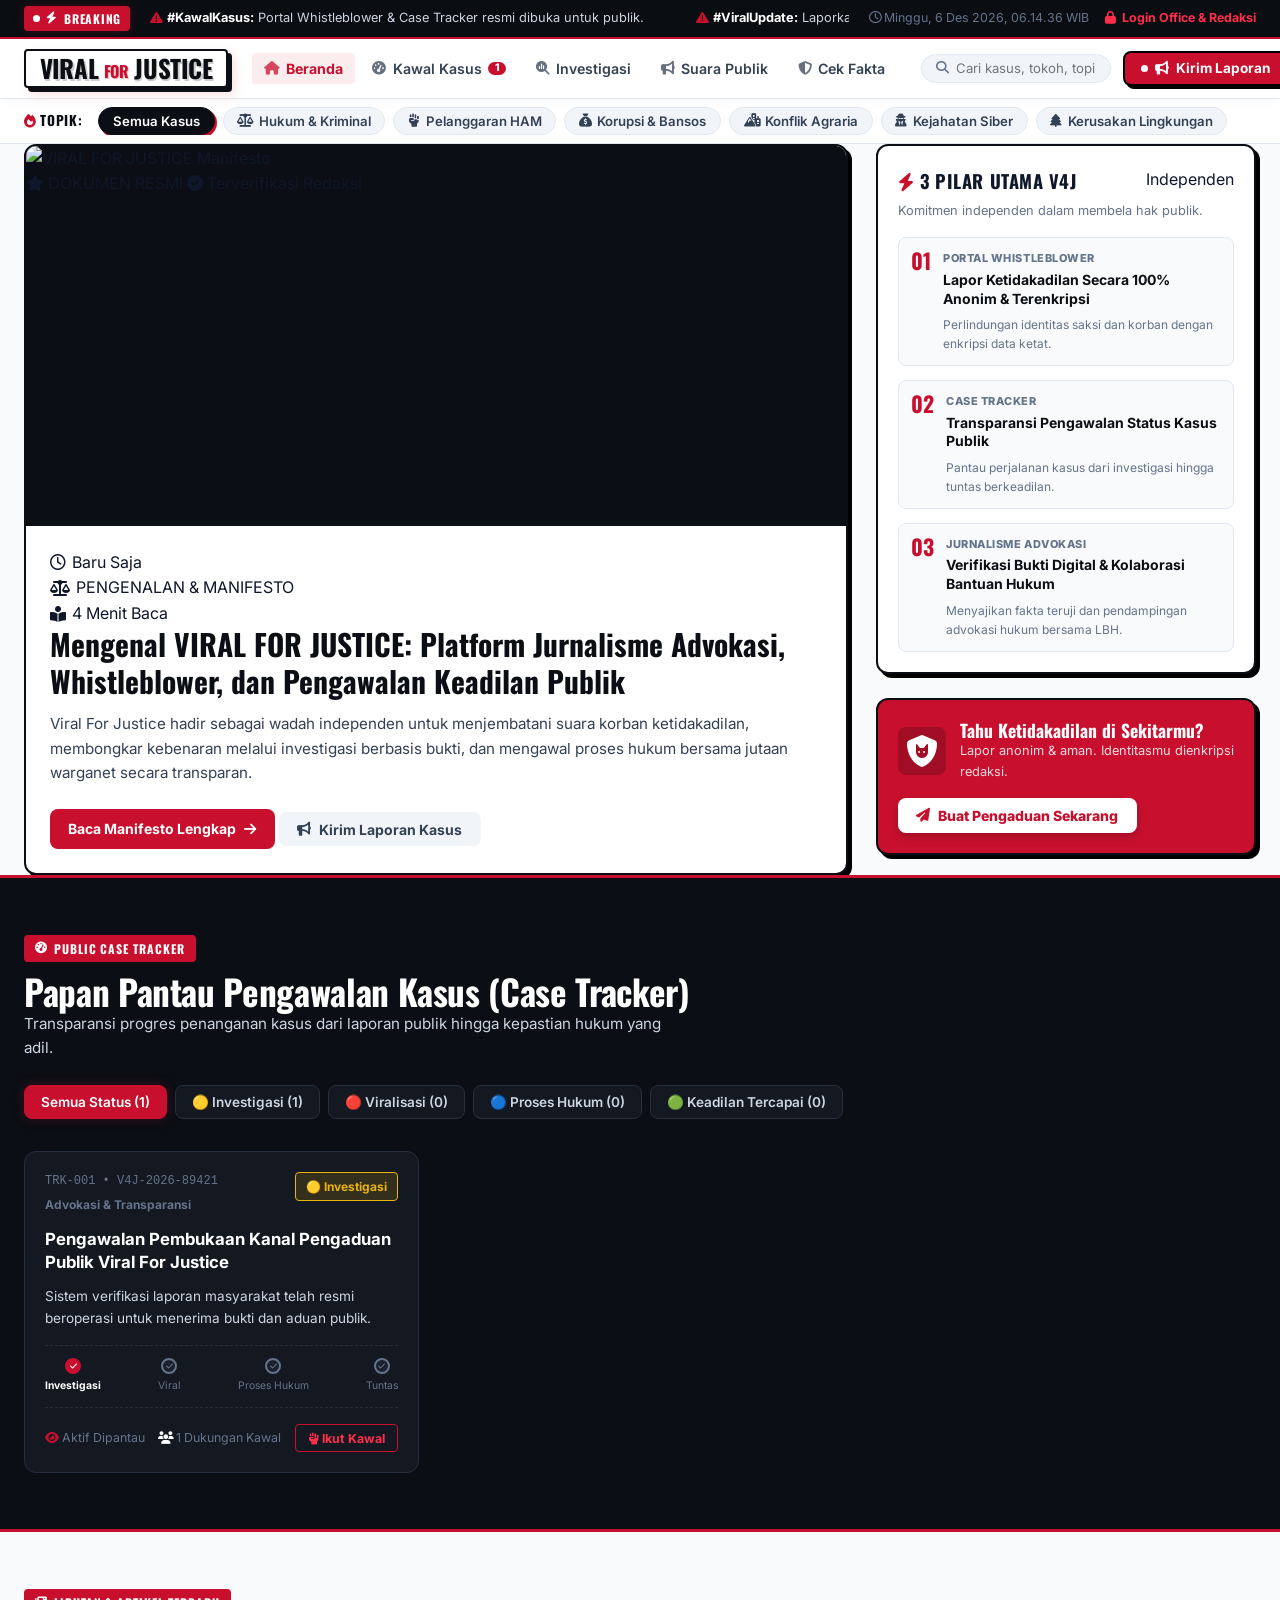
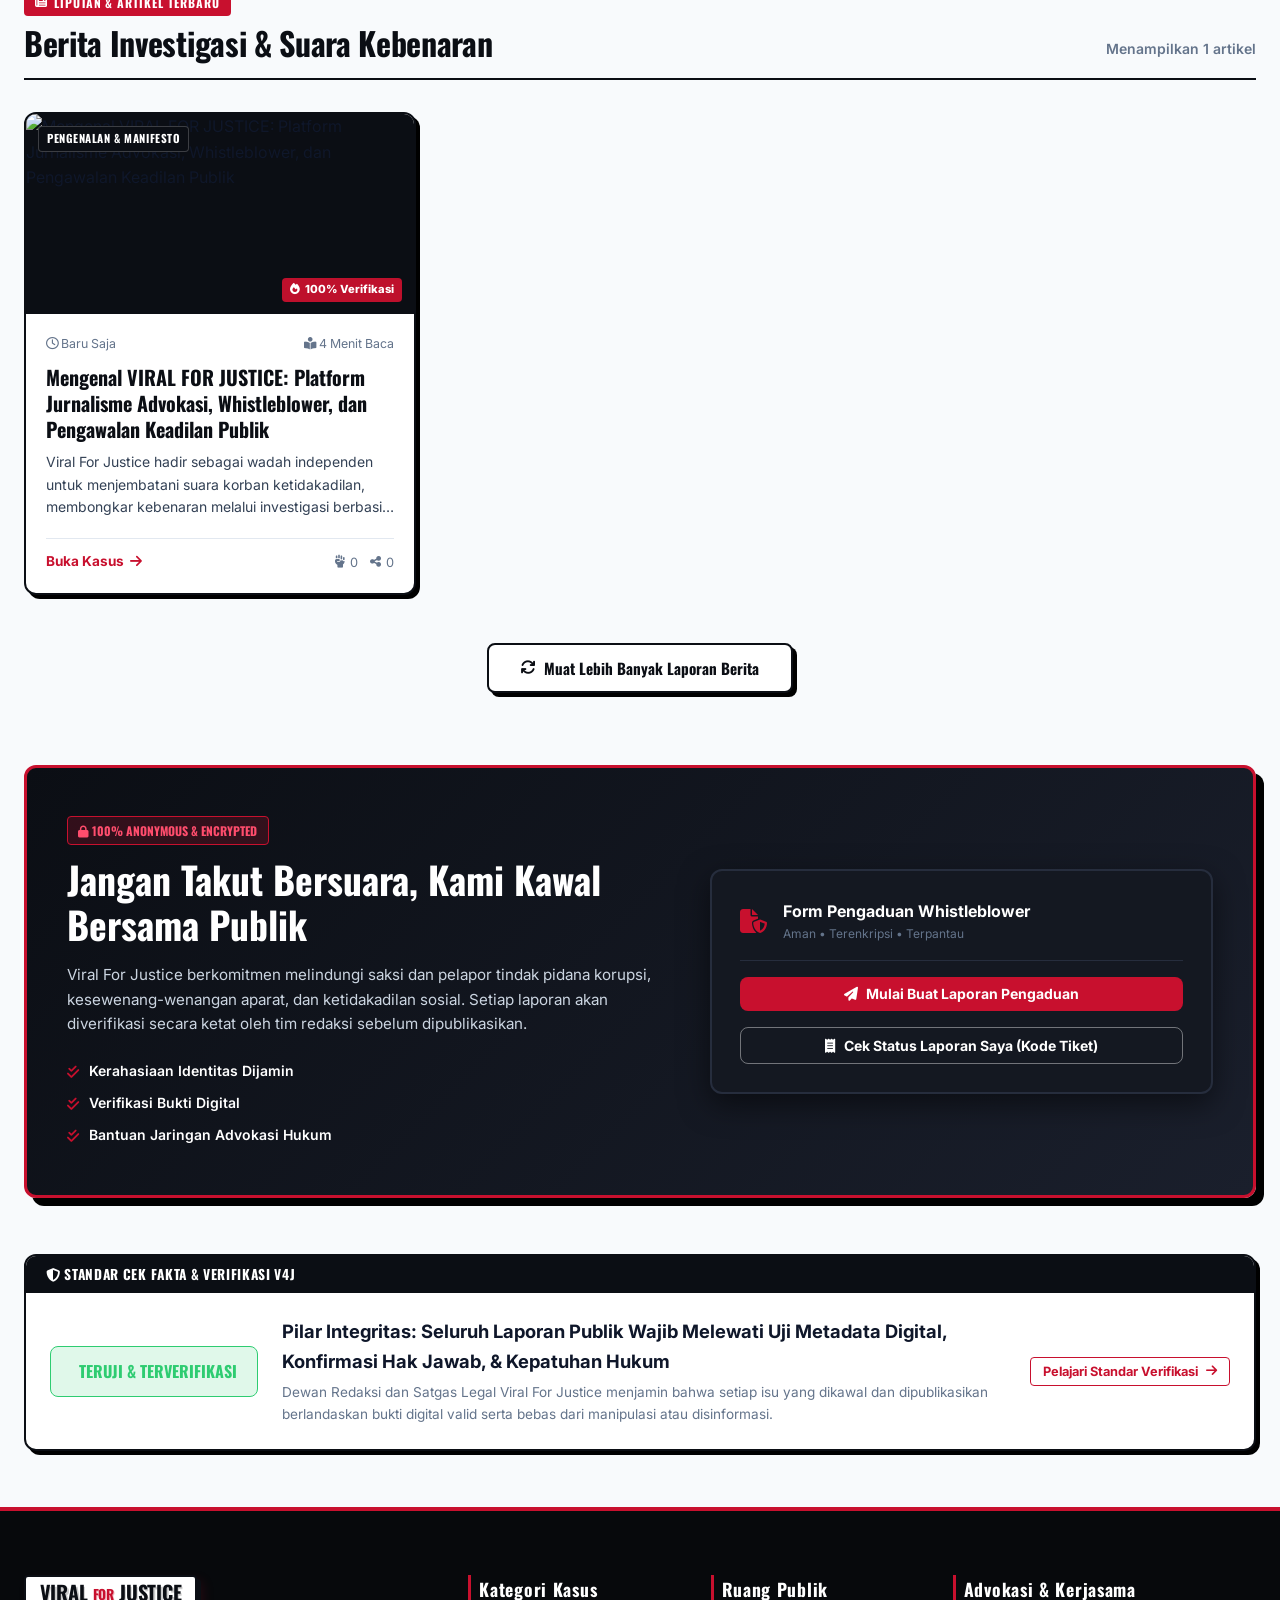
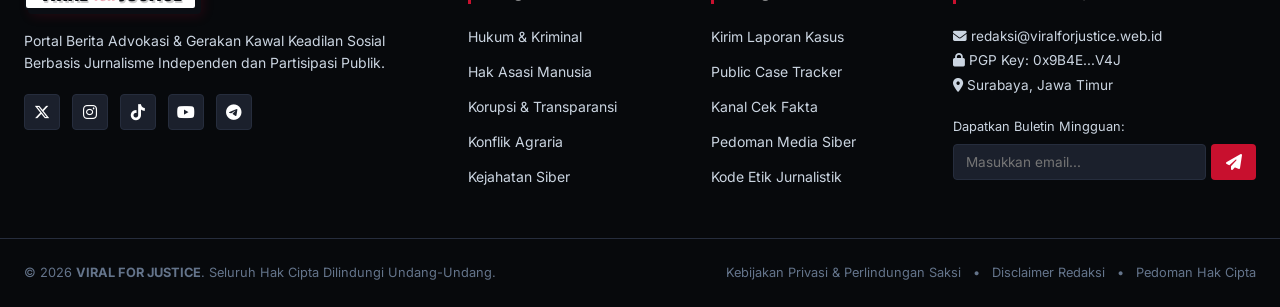
==== commit d18cdffb: "feat: Implement full 10 enhancements across all role desks, draft storage, encrypted vault inspector" ====
--- a/index.html
+++ b/index.html
@@ -215,7 +215,7 @@
                   </div>
                 </div>
 
-                <div class="urgent-item" onclick="openArticleModal(1)">
+                <div class="urgent-item" onclick="document.getElementById('investigasiSection').scrollIntoView({behavior: 'smooth'})">
                   <span class="urgent-number">03</span>
                   <div class="urgent-info">
                     <span class="urgent-tag">JURNALISME ADVOKASI</span>
@@ -375,11 +375,11 @@
           Portal Berita Advokasi & Gerakan Kawal Keadilan Sosial Berbasis Jurnalisme Independen dan Partisipasi Publik.
         </p>
         <div class="social-links">
-          <a href="#" aria-label="X / Twitter"><i class="fa-brands fa-x-twitter"></i></a>
-          <a href="#" aria-label="Instagram"><i class="fa-brands fa-instagram"></i></a>
-          <a href="#" aria-label="TikTok"><i class="fa-brands fa-tiktok"></i></a>
-          <a href="#" aria-label="YouTube"><i class="fa-brands fa-youtube"></i></a>
-          <a href="#" aria-label="Telegram"><i class="fa-brands fa-telegram"></i></a>
+          <a href="javascript:void(0)" onclick="showToast('📢 Ikuti kanal resmi X: @viralforjustice')" aria-label="X / Twitter"><i class="fa-brands fa-x-twitter"></i></a>
+          <a href="javascript:void(0)" onclick="showToast('📷 Ikuti Instagram resmi: @viralforjustice')" aria-label="Instagram"><i class="fa-brands fa-instagram"></i></a>
+          <a href="javascript:void(0)" onclick="showToast('🎵 Ikuti TikTok resmi: @viralforjustice')" aria-label="TikTok"><i class="fa-brands fa-tiktok"></i></a>
+          <a href="javascript:void(0)" onclick="showToast('▶️ Saluran YouTube: Viral For Justice Official')" aria-label="YouTube"><i class="fa-brands fa-youtube"></i></a>
+          <a href="javascript:void(0)" onclick="showToast('✈️ Gabung Telegram Advokasi: t.me/viralforjustice')" aria-label="Telegram"><i class="fa-brands fa-telegram"></i></a>
         </div>
       </div>
 
@@ -400,8 +400,8 @@
           <li><a href="javascript:void(0)" onclick="openReportModal()">Kirim Laporan Kasus</a></li>
           <li><a href="#caseTrackerSection">Public Case Tracker</a></li>
           <li><a href="#cekFaktaSection">Kanal Cek Fakta</a></li>
-          <li><a href="javascript:void(0)" onclick="showToast('Pedoman Media Siber V4J di bawah Dewan Pers')">Pedoman Media Siber</a></li>
-          <li><a href="javascript:void(0)" onclick="showToast('Kode Etik Jurnalistik Advokasi Publik')">Kode Etik Jurnalistik</a></li>
+          <li><a href="javascript:void(0)" onclick="openMediaSiberModal()">Pedoman Media Siber</a></li>
+          <li><a href="javascript:void(0)" onclick="openMediaSiberModal()">Kode Etik Jurnalistik</a></li>
         </ul>
       </div>
 
@@ -426,11 +426,11 @@
       <div class="container footer-bottom-inner">
         <p>&copy; 2026 <strong>VIRAL FOR JUSTICE</strong>. Seluruh Hak Cipta Dilindungi Undang-Undang.</p>
         <div class="footer-legal">
-          <a href="javascript:void(0)" onclick="showToast('Kebijakan Privasi: Identitas pelapor dilindungi standar UU PDP')">Kebijakan Privasi & Perlindungan Saksi</a>
+          <a href="javascript:void(0)" onclick="showToast('Kebijakan Privasi: Identitas pelapor dilindungi standar UU PDP & LPSK')">Kebijakan Privasi & Perlindungan Saksi</a>
           <span>•</span>
-          <a href="javascript:void(0)" onclick="showToast('Disclaimer: Seluruh laporan diverifikasi sebelum tayang')">Disclaimer Redaksi</a>
+          <a href="javascript:void(0)" onclick="showToast('Disclaimer: Seluruh laporan diverifikasi faktual sebelum tayang')">Disclaimer Redaksi</a>
           <span>•</span>
-          <a href="javascript:void(0)" onclick="showToast('Pedoman Hak Cipta & Creative Commons')">Pedoman Hak Cipta</a>
+          <a href="javascript:void(0)" onclick="showToast('Pedoman Hak Cipta: Distribusi bebas dengan mencantumkan atribusi V4J')">Pedoman Hak Cipta</a>
         </div>
       </div>
     </div>
@@ -630,6 +630,40 @@
     </div>
   </div>
 
+  <!-- MODAL: Pedoman Media Siber & Kode Etik Jurnalistik -->
+  <div class="modal-overlay" id="mediaSiberModal">
+    <div class="modal-card modal-lg">
+      <div class="modal-header bg-black text-white">
+        <div class="modal-title-wrap">
+          <i class="fa-solid fa-scale-balanced text-2xl text-crimson"></i>
+          <div>
+            <h3>Pedoman Pemberitaan Media Siber & Kode Etik V4J</h3>
+            <p>Standar Integritas Jurnalisme Advokasi dan Verifikasi Faktual</p>
+          </div>
+        </div>
+        <button class="modal-close" onclick="closeMediaSiberModal()">&times;</button>
+      </div>
+      <div class="modal-body" style="line-height: 1.7; font-size: 0.95rem; color: #1E293B;">
+        <div style="background: #FFF5F5; border-left: 4px solid var(--color-crimson); padding: 1rem; border-radius: 4px; margin-bottom: 1.25rem;">
+          <strong style="color: var(--color-crimson);"><i class="fa-solid fa-shield-halved"></i> Komitmen Independensi V4J:</strong>
+          <p style="margin: 0.25rem 0 0; font-size: 0.875rem;">Kemerdekaan berpendapat dan kemerdekaan pers adalah hak asasi warga negara yang dijamin oleh konstitusi. Kami menjunjung tinggi verifikasi faktual dan asas praduga tak bersalah.</p>
+        </div>
+
+        <h4 style="font-family: var(--font-heading); color: #0B0E14; margin: 1rem 0 0.5rem;"><i class="fa-solid fa-check text-crimson"></i> 1. Verifikasi dan Keberimbangan Berita</h4>
+        <p class="text-sm text-muted">Setiap laporan dugaan kasus wajib melalui uji keaslian bukti dokumen, foto, atau video digital. Pihak yang diberitakan memiliki hak jawab dan hak koreksi seluas-luasnya.</p>
+
+        <h4 style="font-family: var(--font-heading); color: #0B0E14; margin: 1rem 0 0.5rem;"><i class="fa-solid fa-check text-crimson"></i> 2. Perlindungan Kerahasiaan Whistleblower</h4>
+        <p class="text-sm text-muted">Identitas saksi dan pelapor tindak pidana dilindungi penuh dengan hak tolak wartawan serta standar enkripsi privasi perlindungan saksi (LPSK).</p>
+
+        <h4 style="font-family: var(--font-heading); color: #0B0E14; margin: 1rem 0 0.5rem;"><i class="fa-solid fa-check text-crimson"></i> 3. Ralat, Koreksi, dan Hak Jawab</h4>
+        <p class="text-sm text-muted">Permintaan hak jawab atau koreksi data dapat diajukan secara resmi melalui surat elektronik ke <strong>redaksi@viralforjustice.web.id</strong> dengan subjek <em>[HAK JAWAB - Nomor Kasus]</em>.</p>
+      </div>
+      <div class="modal-footer">
+        <button type="button" class="btn btn-secondary" onclick="closeMediaSiberModal()">Tutup Pedoman</button>
+      </div>
+    </div>
+  </div>
+
   <!-- Toast Notification Container -->
   <div id="toastContainer" class="toast-container"></div>
 
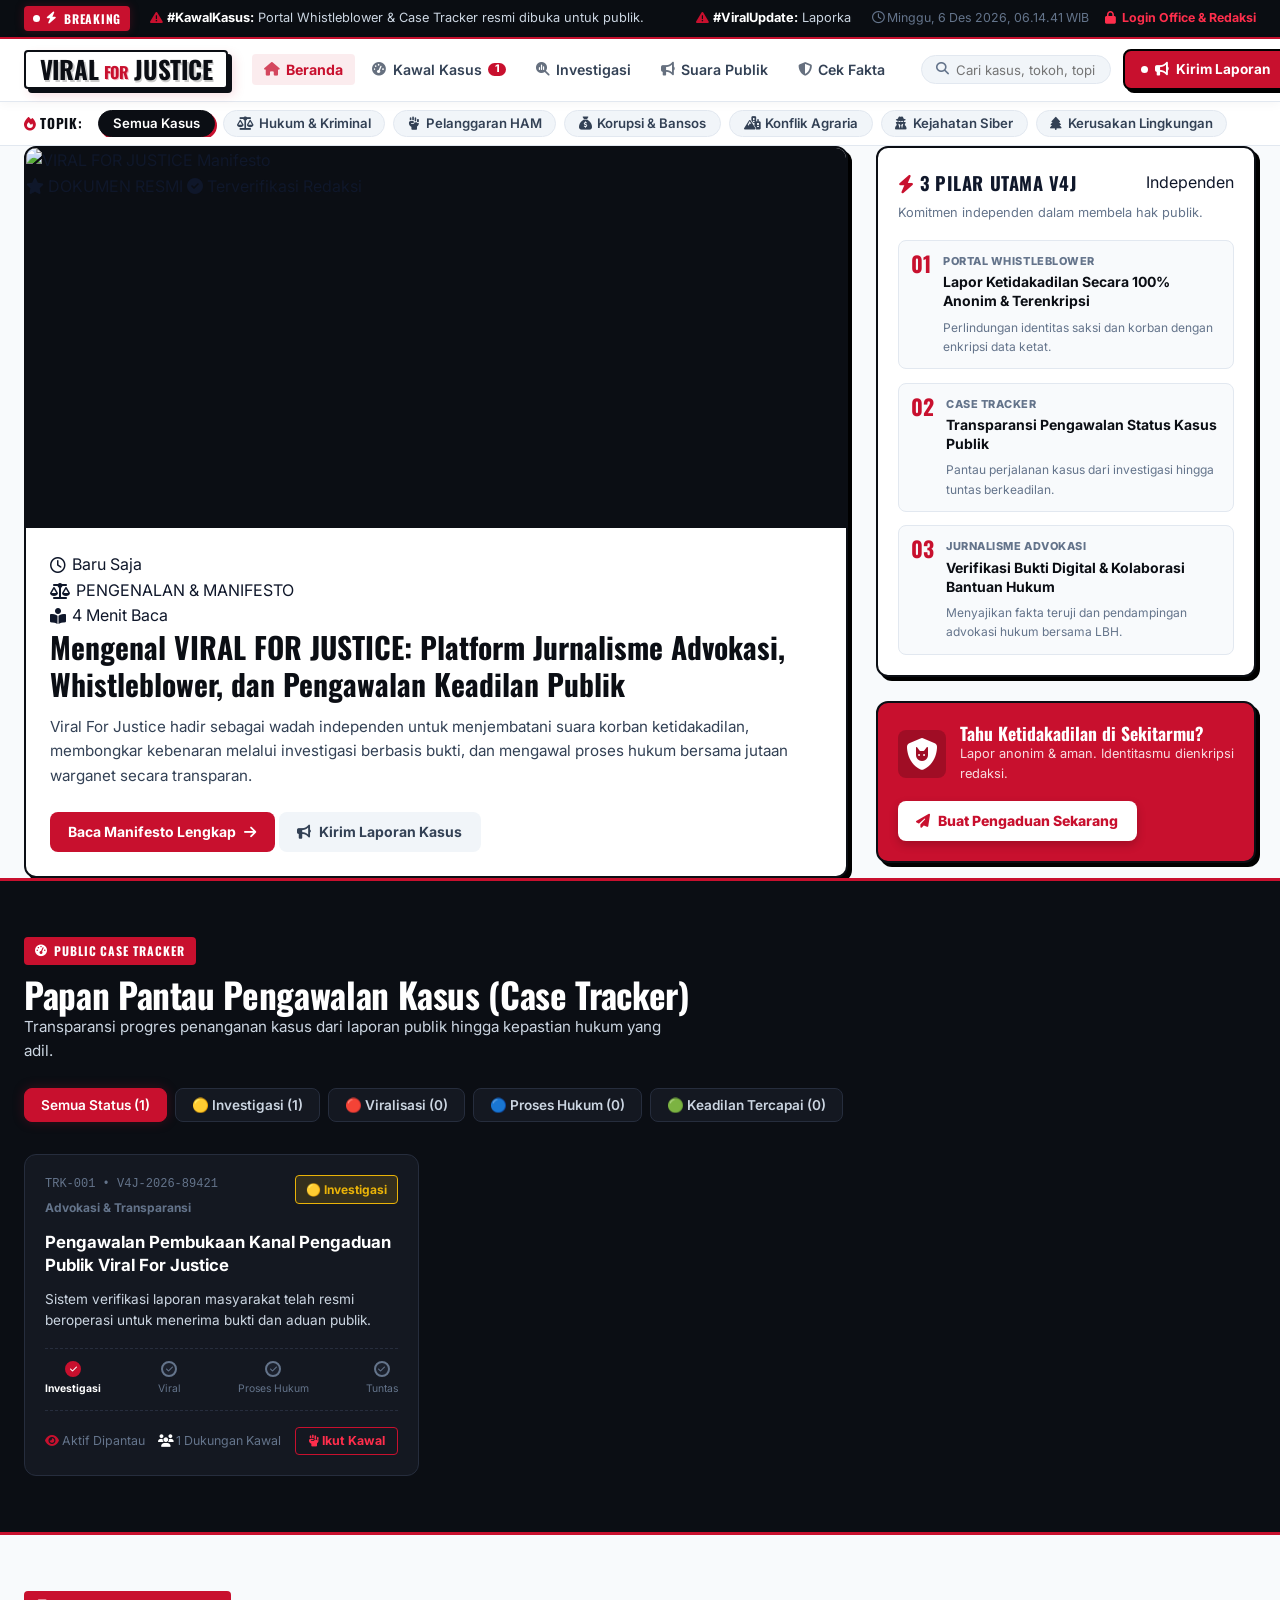
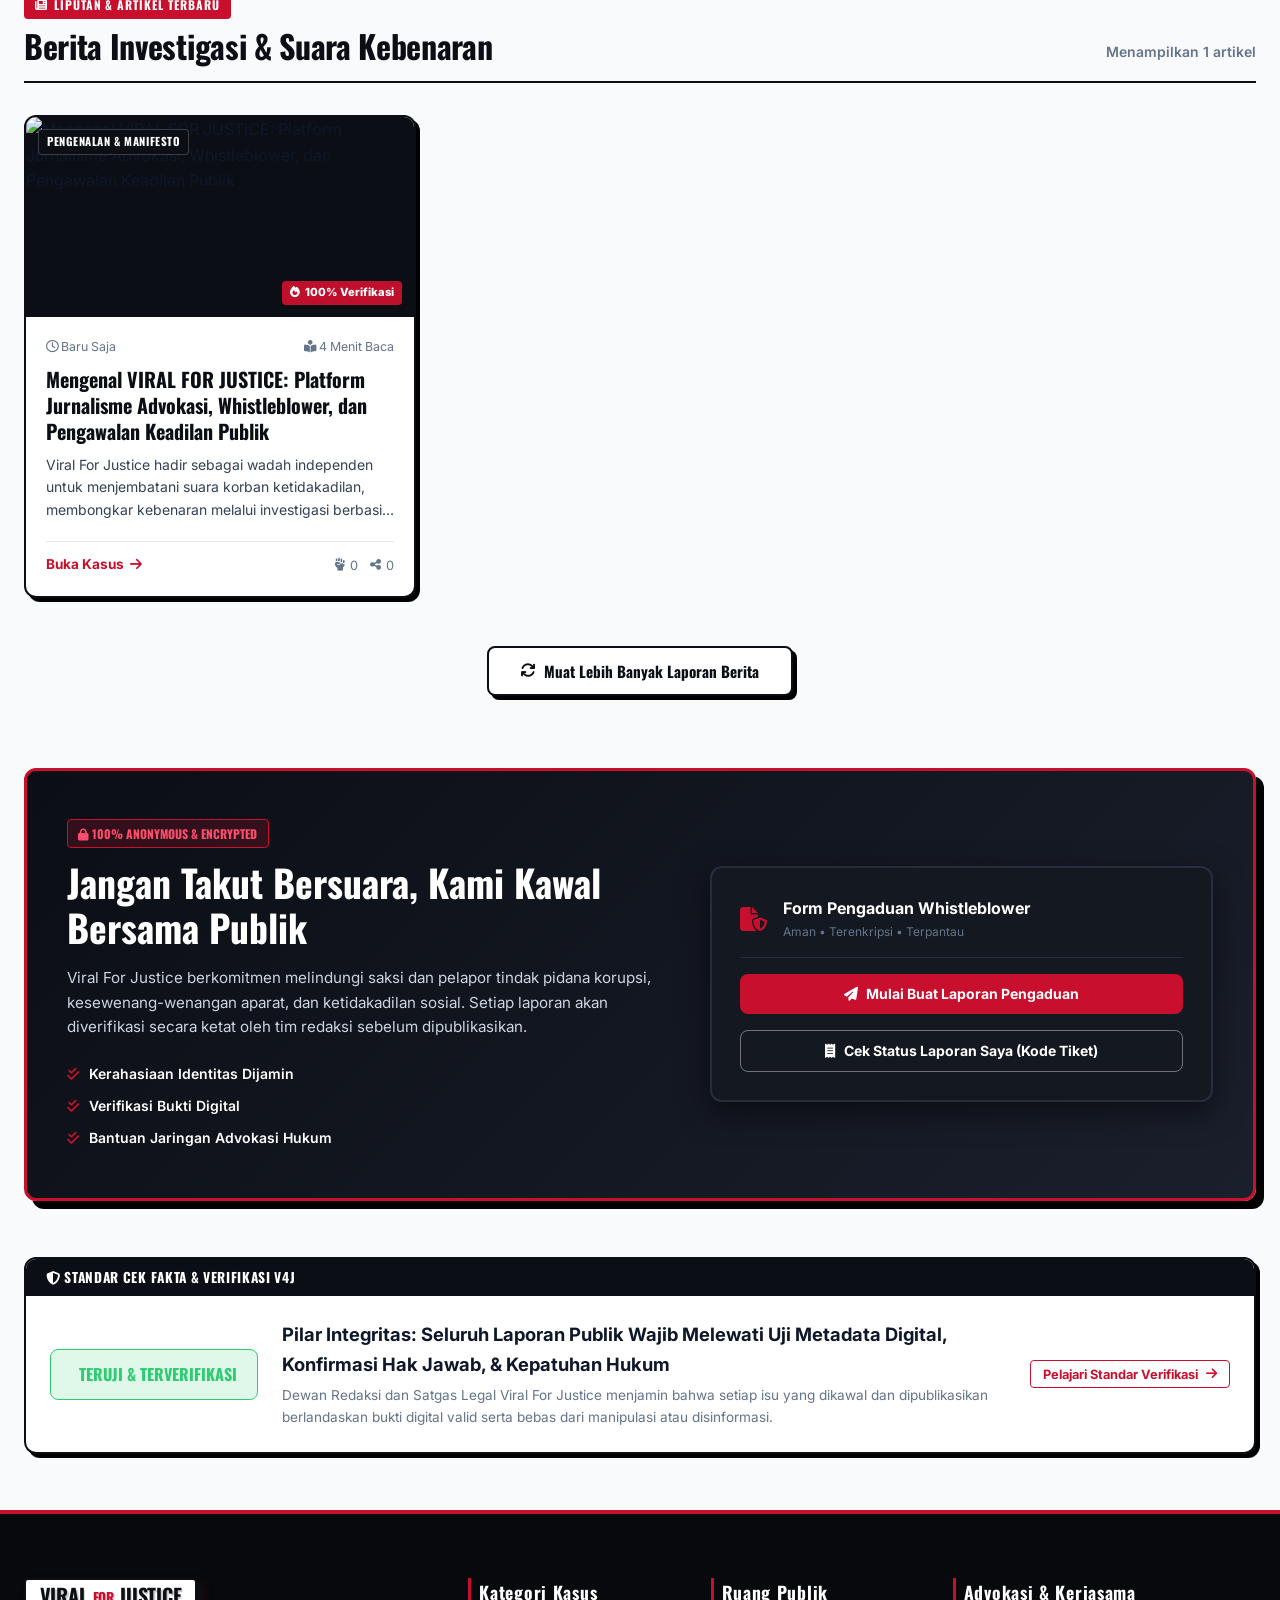
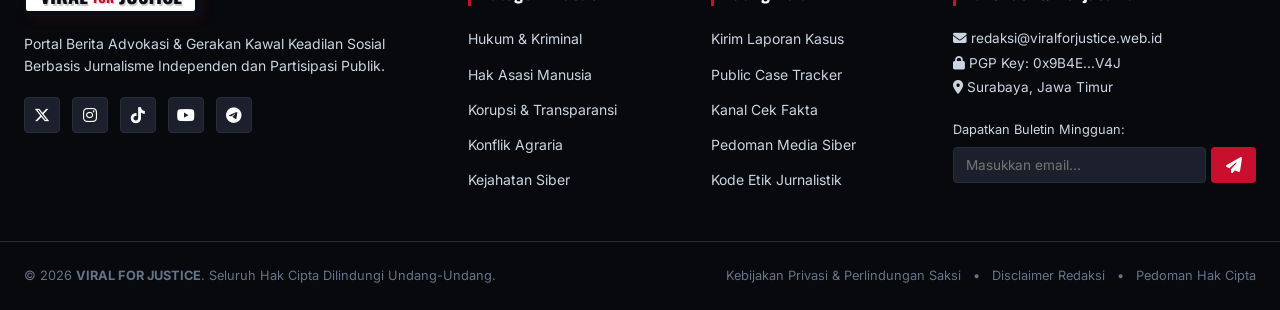
==== commit 40b44169: "feat: Replace popup report modal with dedicated standalone lapor.html page for seamless mobile and d" ====
--- a/index.html
+++ b/index.html
@@ -116,10 +116,10 @@
           <input type="text" id="searchInput" placeholder="Cari kasus, tokoh, topik..." autocomplete="off">
           <button id="searchBtn" aria-label="Cari Berita" style="display: none;"></button>
         </div>
-        <button class="btn btn-report" id="openReportModalBtn" onclick="openReportModal()">
+        <a href="lapor.html" class="btn btn-report" id="openReportModalBtn">
           <span class="pulse-dot"></span>
           <i class="fa-solid fa-bullhorn"></i> <span>Kirim Laporan</span>
-        </button>
+        </a>
       </div>
     </div>
   </header>
@@ -180,9 +180,9 @@
                   <span>Baca Manifesto Lengkap</span>
                   <i class="fa-solid fa-arrow-right"></i>
                 </a>
-                <button class="btn btn-secondary" onclick="openReportModal()">
+                <a href="lapor.html" class="btn btn-secondary">
                   <i class="fa-solid fa-bullhorn"></i> Kirim Laporan Kasus
-                </button>
+                </a>
               </div>
             </div>
           </div>
@@ -197,7 +197,7 @@
               <p class="sidebar-sub">Komitmen independen dalam membela hak publik.</p>
               
               <div class="urgent-list">
-                <div class="urgent-item" onclick="openReportModal()">
+                <div class="urgent-item" onclick="window.location.href='lapor.html'">
                   <span class="urgent-number">01</span>
                   <div class="urgent-info">
                     <span class="urgent-tag">PORTAL WHISTLEBLOWER</span>
@@ -235,9 +235,9 @@
                   <p>Lapor anonim & aman. Identitasmu dienkripsi redaksi.</p>
                 </div>
               </div>
-              <button class="btn btn-white-banner" onclick="openReportModal()">
+              <a href="lapor.html" class="btn btn-white-banner">
                 <i class="fa-solid fa-paper-plane"></i> Buat Pengaduan Sekarang
-              </button>
+              </a>
             </div>
 
           </aside>
@@ -323,12 +323,12 @@
                   <p class="text-xs text-muted">Aman • Terenkripsi • Terpantau</p>
                 </div>
               </div>
-              <button class="btn btn-crimson btn-block" onclick="openReportModal()" style="width: 100%; box-sizing: border-box; text-align: center;">
+              <a href="lapor.html" class="btn btn-crimson btn-block" style="width: 100%; box-sizing: border-box; text-align: center;">
                 <i class="fa-solid fa-paper-plane"></i> Mulai Buat Laporan Pengaduan
-              </button>
-              <button class="btn btn-outline-white btn-block" onclick="openTrackerSearchModal()" style="width: 100%; box-sizing: border-box; text-align: center;">
+              </a>
+              <a href="lapor.html#sideTicketInput" class="btn btn-outline-white btn-block" style="width: 100%; box-sizing: border-box; text-align: center;">
                 <i class="fa-solid fa-receipt"></i> Cek Status Laporan Saya (Kode Tiket)
-              </button>
+              </a>
             </div>
           </div>
         </div>
@@ -397,7 +397,7 @@
       <div class="footer-col">
         <h4>Ruang Publik</h4>
         <ul>
-          <li><a href="javascript:void(0)" onclick="openReportModal()">Kirim Laporan Kasus</a></li>
+          <li><a href="lapor.html">Kirim Laporan Kasus</a></li>
           <li><a href="#caseTrackerSection">Public Case Tracker</a></li>
           <li><a href="#cekFaktaSection">Kanal Cek Fakta</a></li>
           <li><a href="javascript:void(0)" onclick="openMediaSiberModal()">Pedoman Media Siber</a></li>
--- a/style.css
+++ b/style.css
@@ -2141,6 +2141,9 @@
 }
 
 @media (max-width: 768px) {
+  html {
+    font-size: 15px;
+  }
   .container {
     width: 100% !important;
     max-width: 100% !important;
@@ -2151,7 +2154,8 @@
   .top-bar-content {
     flex-direction: column;
     align-items: flex-start;
-    gap: 0.5rem;
+    gap: 0.4rem;
+    font-size: 0.75rem;
   }
   .ticker-wrapper {
     width: 100%;
@@ -2161,7 +2165,7 @@
     justify-content: space-between !important;
     align-items: center !important;
     flex-wrap: nowrap !important;
-    padding: 0.4rem 0 !important;
+    padding: 0.35rem 0 !important;
     width: 100% !important;
   }
   .header-left {
@@ -2180,10 +2184,10 @@
     box-shadow: 2px 2px 0px #000000 !important;
   }
   .word-viral, .word-justice {
-    font-size: 1rem !important;
+    font-size: 0.95rem !important;
   }
   .word-for {
-    font-size: 0.6rem !important;
+    font-size: 0.55rem !important;
   }
   .btn-report {
     padding: 0.35rem 0.65rem !important;
@@ -2200,24 +2204,93 @@
   }
   .nav-menu.mobile-open {
     display: block;
-    padding-top: 1rem;
+    padding-top: 0.75rem;
   }
   .nav-list {
     flex-direction: column;
-    gap: 0.5rem;
+    gap: 0.4rem;
   }
   .search-box {
     display: none;
   }
+  
+  /* Section & Title Typography */
   .section-title {
-    font-size: 1.55rem;
+    font-size: 1.25rem !important;
+    line-height: 1.25 !important;
+  }
+  .section-pill {
+    font-size: 0.7rem !important;
+    padding: 0.2rem 0.55rem !important;
+  }
+  .section-desc {
+    font-size: 0.825rem !important;
+    line-height: 1.45 !important;
   }
   .featured-title {
-    font-size: 1.25rem;
+    font-size: 1.15rem !important;
+    line-height: 1.3 !important;
+  }
+  .featured-excerpt {
+    font-size: 0.85rem !important;
+    line-height: 1.5 !important;
+  }
+  .featured-meta {
+    font-size: 0.75rem !important;
+    gap: 0.5rem !important;
+    flex-wrap: wrap !important;
   }
   .featured-image-wrapper {
-    height: 200px;
-  }
+    height: 190px;
+  }
+  .urgent-box .sidebar-header h3 {
+    font-size: 1.05rem !important;
+  }
+  .urgent-info h4 {
+    font-size: 0.9rem !important;
+    line-height: 1.3 !important;
+  }
+  .urgent-info p {
+    font-size: 0.775rem !important;
+    line-height: 1.4 !important;
+  }
+  .urgent-number {
+    font-size: 1rem !important;
+  }
+  .tc-title {
+    font-size: 1rem !important;
+    line-height: 1.3 !important;
+  }
+  .tc-desc {
+    font-size: 0.825rem !important;
+    line-height: 1.45 !important;
+  }
+  .news-title {
+    font-size: 1.05rem !important;
+    line-height: 1.3 !important;
+  }
+  .news-excerpt {
+    font-size: 0.825rem !important;
+    line-height: 1.45 !important;
+  }
+  .news-meta {
+    font-size: 0.75rem !important;
+  }
+  .tracker-tab {
+    font-size: 0.75rem !important;
+    padding: 0.35rem 0.6rem !important;
+  }
+  .chip {
+    font-size: 0.75rem !important;
+    padding: 0.3rem 0.6rem !important;
+  }
+  .category-strip {
+    padding: 0.35rem 0 !important;
+  }
+  .tags-label {
+    font-size: 0.75rem !important;
+  }
+
   .tracker-grid, .news-grid {
     grid-template-columns: 1fr;
   }
@@ -2242,8 +2315,15 @@
     max-width: 100% !important;
   }
   .report-cta-text h2 {
-    font-size: 1.4rem !important;
+    font-size: 1.25rem !important;
     line-height: 1.25 !important;
+  }
+  .report-cta-text p {
+    font-size: 0.825rem !important;
+    line-height: 1.45 !important;
+  }
+  .guarantee-points .gp-item {
+    font-size: 0.775rem !important;
   }
   .report-cta-action {
     width: 100% !important;
@@ -2260,8 +2340,8 @@
     border: 1px solid var(--color-black-border) !important;
   }
   .crp-btn-action, .crp-btn-status {
-    font-size: 0.825rem !important;
-    padding: 0.65rem 0.75rem !important;
+    font-size: 0.8rem !important;
+    padding: 0.6rem 0.75rem !important;
     width: 100% !important;
     box-sizing: border-box !important;
     text-align: center;
@@ -2278,9 +2358,40 @@
   .form-group.col-4, .form-group.col-6, .form-group.col-8 {
     width: 100%;
   }
+  
+  .factcheck-card {
+    padding: 1.25rem !important;
+  }
+  .factcheck-text h3 {
+    font-size: 1.05rem !important;
+    line-height: 1.35 !important;
+  }
+  .factcheck-text p {
+    font-size: 0.825rem !important;
+  }
+  .factcheck-badge {
+    font-size: 0.75rem !important;
+  }
+  .factcheck-verdict {
+    font-size: 0.75rem !important;
+    padding: 0.35rem 0.65rem !important;
+  }
+  
   .footer-container {
     grid-template-columns: 1fr;
-  }
+    gap: 1.5rem !important;
+  }
+  .footer-col h4 {
+    font-size: 0.95rem !important;
+    margin-bottom: 0.6rem !important;
+  }
+  .footer-col ul li a, .footer-contact-info {
+    font-size: 0.825rem !important;
+  }
+  .footer-tagline {
+    font-size: 0.825rem !important;
+  }
+
   .factcheck-content {
     flex-direction: column;
     align-items: flex-start;
@@ -2309,24 +2420,41 @@
 }
 
 @media (max-width: 480px) {
+  html {
+    font-size: 14px;
+  }
   .logo-box-3d {
-    padding: 0.2rem 0.4rem;
+    padding: 0.2rem 0.35rem;
   }
   .word-viral, .word-justice {
-    font-size: 0.95rem;
+    font-size: 0.875rem;
   }
   .word-for {
-    font-size: 0.55rem;
+    font-size: 0.5rem;
   }
   .btn-report {
-    padding: 0.35rem 0.55rem;
+    padding: 0.3rem 0.5rem;
+    font-size: 0.675rem;
+  }
+  .btn-report i {
     font-size: 0.7rem;
   }
-  .btn-report i {
+  .section-title {
+    font-size: 1.15rem !important;
+  }
+  .featured-title {
+    font-size: 1.05rem !important;
+  }
+  .dash-table th, .dash-table td {
+    padding: 0.55rem 0.45rem;
     font-size: 0.75rem;
   }
-  .dash-table th, .dash-table td {
-    padding: 0.65rem 0.5rem;
-    font-size: 0.775rem;
-  }
-}
+  .modal-card {
+    padding: 1rem !important;
+    margin: 0.5rem !important;
+    width: calc(100% - 1rem) !important;
+  }
+  .modal-header h3 {
+    font-size: 1.1rem !important;
+  }
+}
